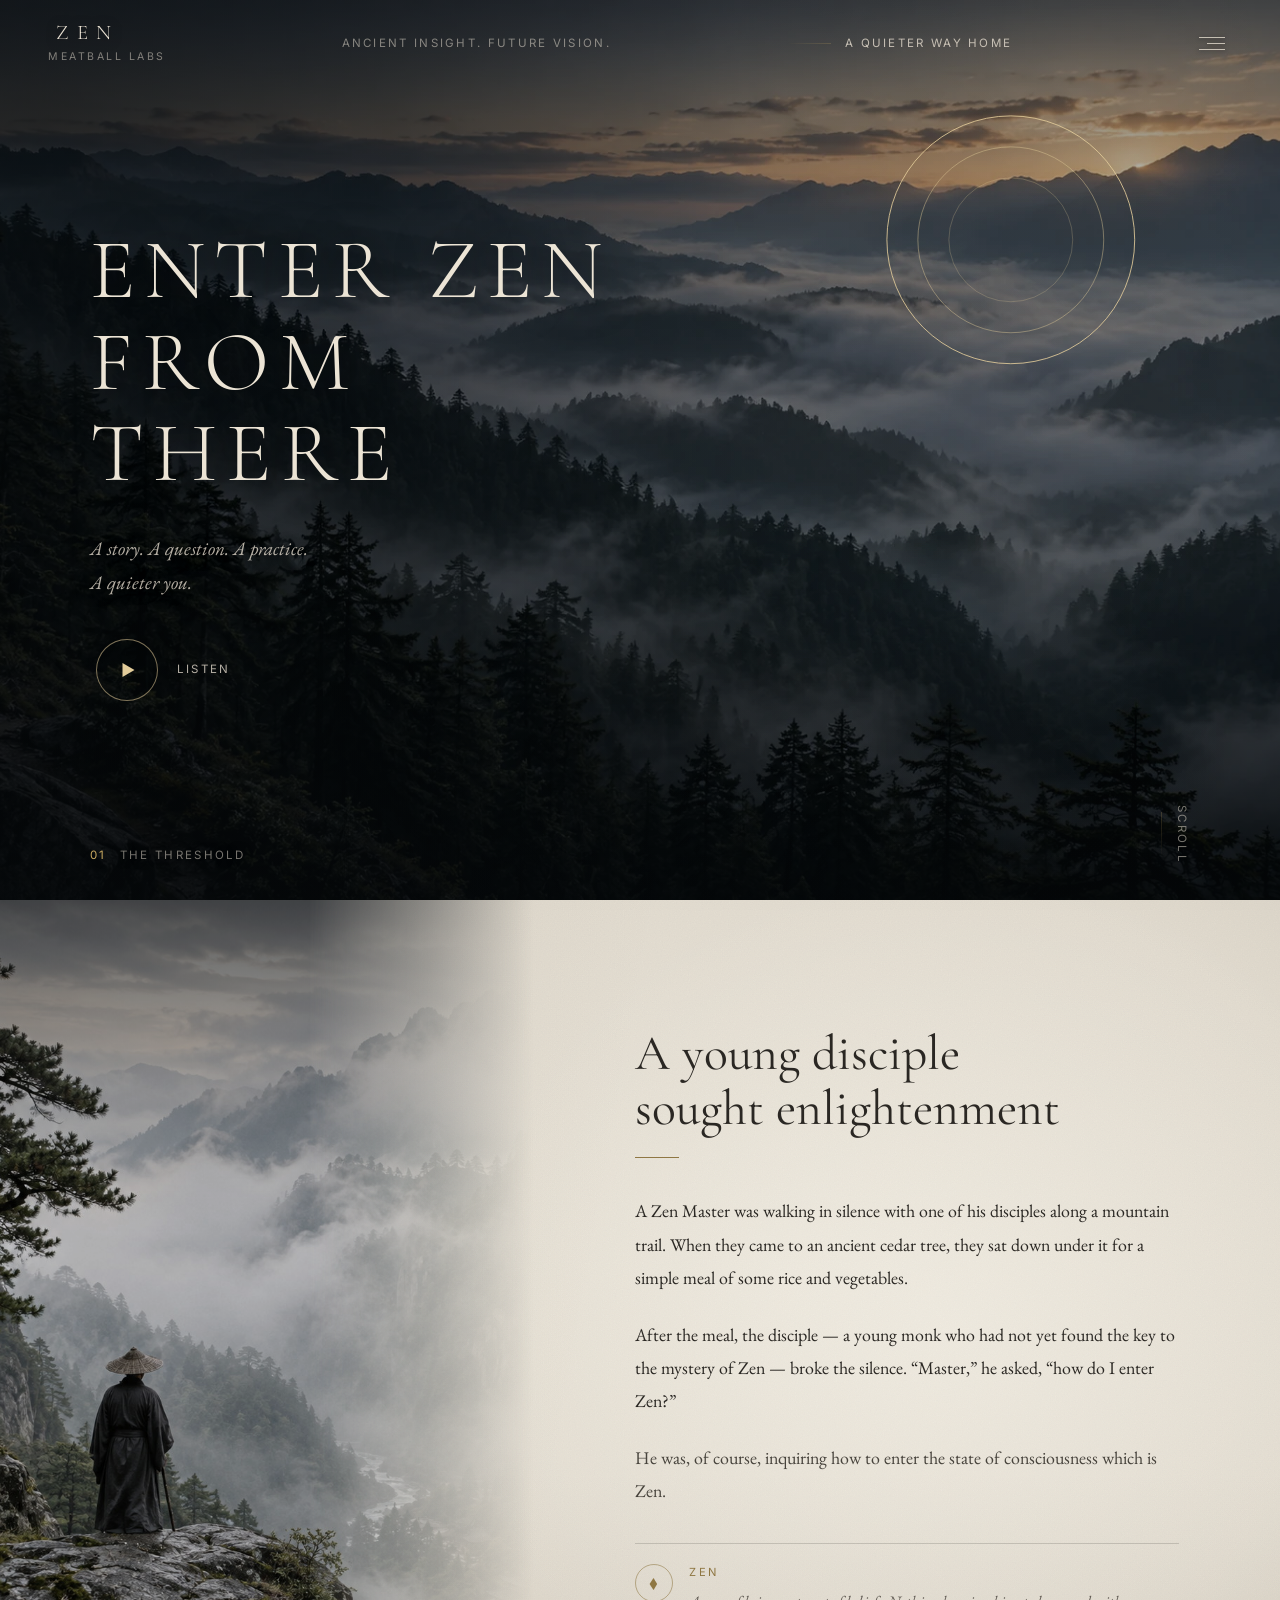
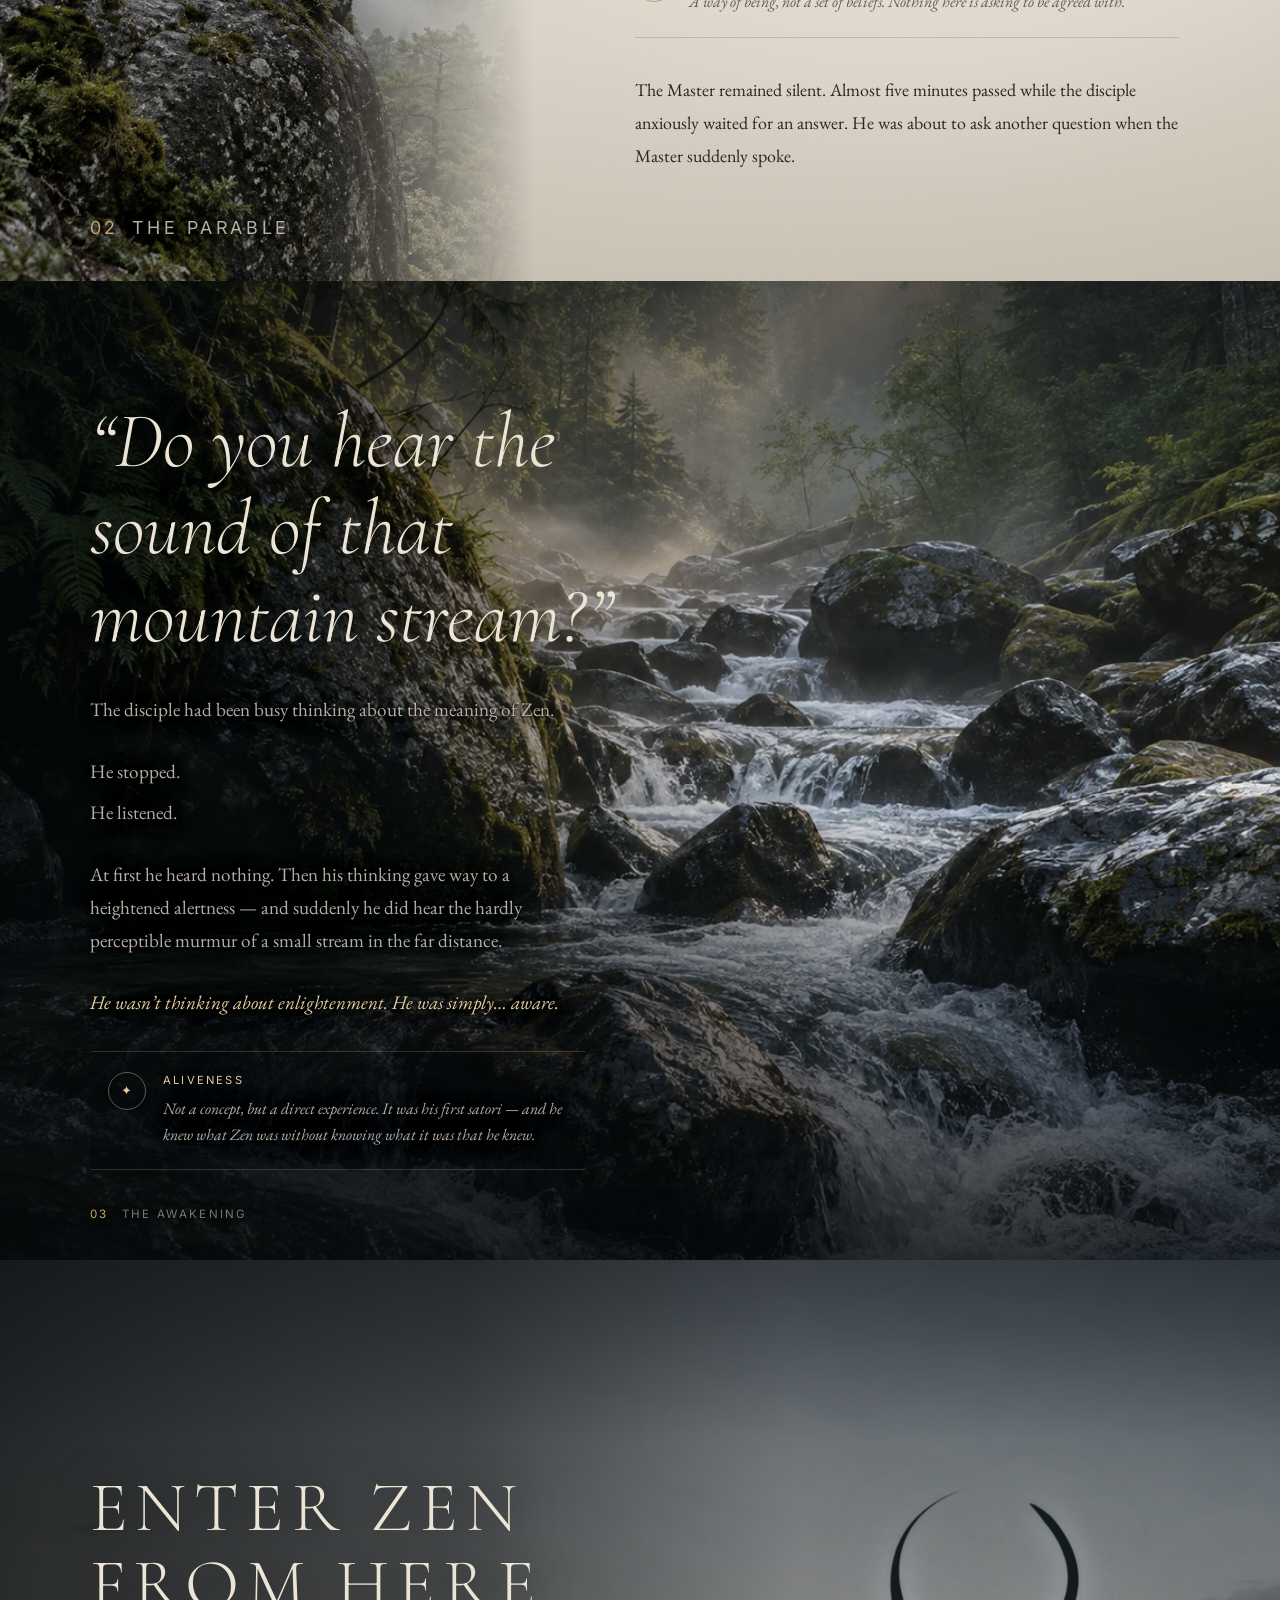
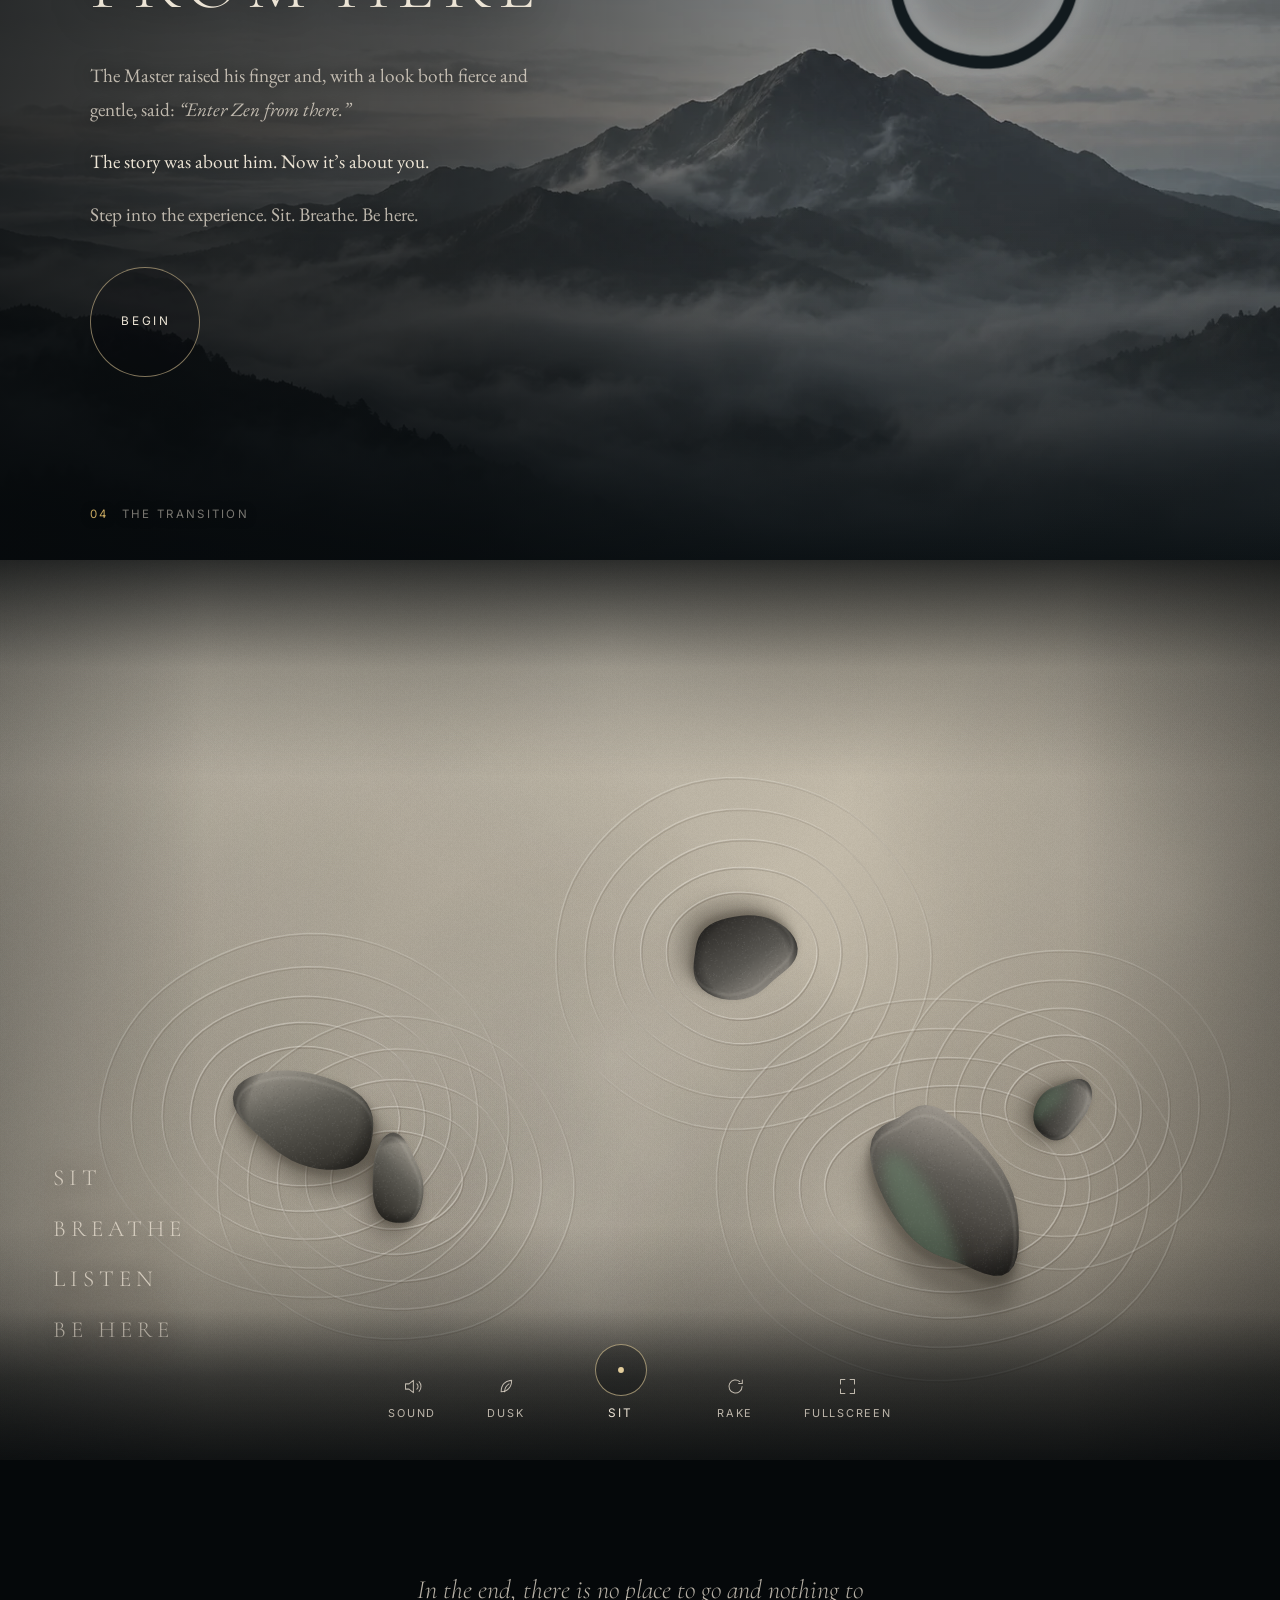
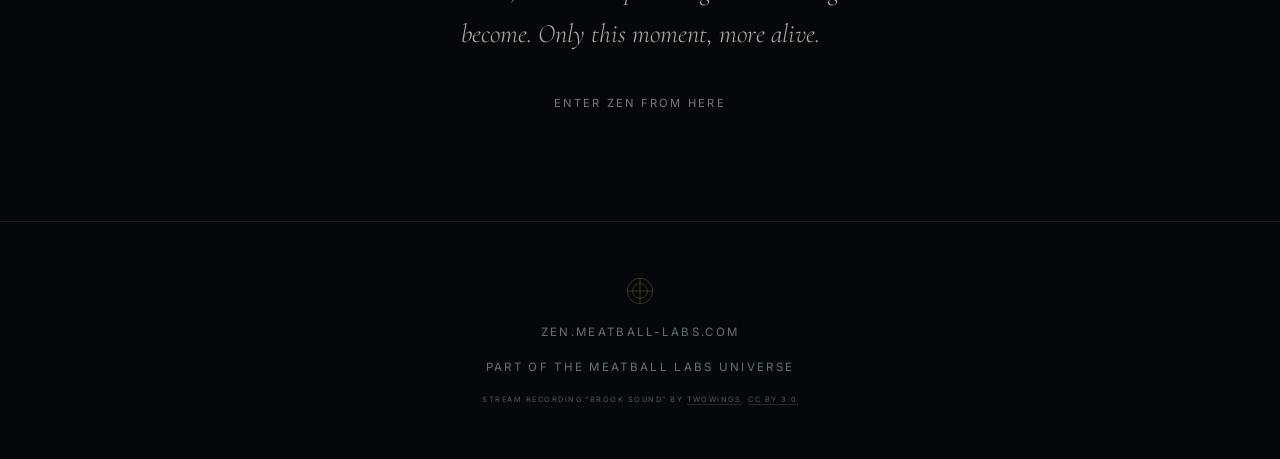
==== index.html @ 1ad218cd "Use a real recording for the stream; synthesis could not get there Three synthesis attempts all read" ====
<!doctype html>
<html lang="en">
<head>
<meta charset="utf-8">
<meta name="viewport" content="width=device-width, initial-scale=1, viewport-fit=cover">
<title>Zen · Enter Zen From There</title>
<meta name="description" content="A story, a question, a practice. A quieter room in the Meatball Labs universe.">
<meta name="theme-color" content="#05080a">
<link rel="icon" href="data:image/svg+xml,%3Csvg xmlns='http://www.w3.org/2000/svg' viewBox='0 0 32 32'%3E%3Ccircle cx='16' cy='16' r='11' fill='none' stroke='%23e3cd9b' stroke-width='1.6'/%3E%3C/svg%3E">

<meta property="og:title" content="Enter Zen From There">
<meta property="og:description" content="A story. A question. A practice. A quieter you.">
<meta property="og:type" content="website">
<meta property="og:url" content="https://zen.meatball-labs.com/">

<link rel="preconnect" href="https://fonts.googleapis.com">
<link rel="preconnect" href="https://fonts.gstatic.com" crossorigin>
<link rel="stylesheet" href="https://fonts.googleapis.com/css2?family=Cormorant+Garamond:wght@300;400&family=EB+Garamond:ital,wght@0,400;0,500;1,400&family=Inter:wght@300;400&display=swap">
<link rel="stylesheet" href="assets/css/zen.css?v=45">

<!-- Without JS nothing would ever get .is-in and the page would render
     blank. The story is the point; it must survive no scripting. -->
<noscript><style>
  .reveal { opacity: 1 !important; transform: none !important; }
  #awakening { --scene-sat: .96; --scene-light: 1; --scene-contrast: 1.02; }
  #awakening::before { transform: none !important; }
  .scroll-cue, .invitation, .rail, .sitting, .vow, .night, .playing { display: none !important; }
</style></noscript>
</head>
<body>

<!-- ============ masthead ============ -->
<header class="masthead">
  <a class="lockup" href="/" aria-label="Zen, Meatball Labs">
    <span class="name">ZEN</span>
    <span class="sub ui">Meatball Labs</span>
  </a>

  <p class="creed ui">Ancient insight. Future vision.</p>

  <a class="homeward ui" href="https://meatball-labs.com/">A quieter way home</a>

  <button class="door" type="button" aria-expanded="false" aria-controls="chamber"
          aria-label="Open the way">
    <span></span><span></span><span></span>
  </button>
</header>

<nav class="chamber" id="chamber" aria-label="The journey">
  <ol>
    <li><a href="#threshold"><span class="num ui">01</span><span class="act-name">The Threshold</span></a></li>
    <li><a href="#parable"><span class="num ui">02</span><span class="act-name">The Parable</span></a></li>
    <li><a href="#awakening"><span class="num ui">03</span><span class="act-name">The Awakening</span></a></li>
    <li><a href="#transition"><span class="num ui">04</span><span class="act-name">The Transition</span></a></li>
    <li><a href="#sanctuary"><span class="num ui">05</span><span class="act-name">The Sanctuary</span></a></li>
  </ol>
</nav>

<main>

<!-- ============ 01 · the threshold ============ -->
<section class="act" id="threshold" data-scene
         style="--scene-webp: url('/assets/images/scenes/threshold.webp'); --scene-jpg: url('/assets/images/scenes/threshold.jpg');
                --scene-pos: 80% 50%; --scene-pos-narrow: 84% 50%;">
  <div class="inner">
    <svg class="halo reveal" viewBox="0 0 200 200" aria-hidden="true">
      <circle cx="100" cy="100" r="88"/>
      <circle cx="100" cy="100" r="66"/>
      <circle cx="100" cy="100" r="44"/>
    </svg>

    <h1 class="hero-title reveal d1">Enter Zen<br>From There</h1>

    <p class="hero-creed reveal d2">A story. A question. A practice.<br>A quieter you.</p>

    <button class="invitation reveal d3" type="button" aria-pressed="false">
      <span class="orb">
        <svg class="glyph" viewBox="0 0 12 14" aria-hidden="true"><path d="M0 0l12 7-12 7z"/></svg>
        <span class="bars" aria-hidden="true"><i></i><i></i><i></i><i></i></span>
      </span>
      <span class="ui">Listen</span>
    </button>
  </div>

  <p class="act-mark ui"><span class="n">01</span><span class="t">The Threshold</span></p>
  <p class="scroll-cue ui"><span>Scroll</span><span class="line" aria-hidden="true"></span></p>
</section>

<!-- ============ 02 · the parable ============ -->
<section class="act" id="parable">
  <div class="parable-grid">
    <div class="plate reveal"
         style="--scene-webp: url('/assets/images/scenes/parable.webp'); --scene-jpg: url('/assets/images/scenes/parable.jpg');
                --plate-pos: 42% 50%;" aria-hidden="true"></div>

    <div class="parable-body">
      <h2 class="parable-title reveal">A young disciple<br>sought enlightenment</h2>

      <p class="reveal d1">A Zen Master was walking in silence with one of his disciples along a mountain trail. When they came to an ancient cedar tree, they sat down under it for a simple meal of some rice and vegetables.</p>

      <p class="reveal d1">After the meal, the disciple — a young monk who had not yet found the key to the mystery of Zen — broke the silence. &ldquo;Master,&rdquo; he asked, &ldquo;how do I enter Zen?&rdquo;</p>

      <p class="said reveal d2">He was, of course, inquiring how to enter the state of consciousness which is Zen.</p>

      <div class="gloss reveal d2">
        <span class="seal" aria-hidden="true">&#9670;</span>
        <span class="term">Zen</span>
        <p class="mean">A way of being, not a set of beliefs. Nothing here is asking to be agreed with.</p>
      </div>

      <p class="reveal d3">The Master remained silent. Almost five minutes passed while the disciple anxiously waited for an answer. He was about to ask another question when the Master suddenly spoke.</p>
    </div>
  </div>

  <p class="act-mark ui"><span class="n">02</span><span class="t">The Parable</span></p>
</section>

<!-- ============ 03 · the awakening ============ -->
<section class="act" id="awakening" data-scene data-wake
         style="--scene-webp: url('/assets/images/scenes/awakening.webp'); --scene-jpg: url('/assets/images/scenes/awakening.jpg');
                --scene-pos: 50% 34%; --scene-pos-narrow: 46% 50%;">
  <div class="inner">
    <h2 class="question reveal">&ldquo;Do you hear the sound of that mountain stream?&rdquo;</h2>

    <p class="beat reveal d1">
      <span>The disciple had been busy thinking about the meaning of Zen.</span>
      <span class="rest">He stopped.</span>
      <span>He listened.</span>
      <span class="rest">At first he heard nothing. Then his thinking gave way to a heightened alertness &mdash; and suddenly he did hear the hardly perceptible murmur of a small stream in the far distance.</span>
      <span class="rest aware">He wasn&rsquo;t thinking about enlightenment. He was simply&hellip; aware.</span>
    </p>

    <div class="gloss dark reveal d2">
      <span class="seal" aria-hidden="true">&#10022;</span>
      <span class="term">Aliveness</span>
      <p class="mean">Not a concept, but a direct experience. It was his first satori &mdash; and he knew what Zen was without knowing what it was that he knew.</p>
    </div>
  </div>

  <p class="act-mark ui"><span class="n">03</span><span class="t">The Awakening</span></p>
</section>

<!-- ============ 04 · the transition ============ -->
<section class="act" id="transition" data-scene
         style="--scene-webp: url('/assets/images/scenes/transition.webp'); --scene-jpg: url('/assets/images/scenes/transition.jpg');
                --scene-pos: 50% 60%; --scene-pos-narrow: 64% 50%;">
  <div class="inner">
    <svg class="enso reveal" viewBox="0 0 200 200" aria-hidden="true">
      <path class="bleed" d="M139.7 36.5L142.1 37.1L144.3 38.1L146.4 39.3L148.4 40.5L150.4 41.9L152.4 43.3L154.3 44.8L156.2 46.3L158.0 47.9L159.7 49.7L161.3 51.6L162.8 53.5L164.3 55.4L165.7 57.4L167.1 59.4L168.5 61.4L169.8 63.5L171.1 65.6L172.3 67.8L173.4 70.0L174.5 72.2L175.5 74.5L176.5 76.8L177.3 79.2L178.1 81.6L178.8 84.0L179.4 86.4L180.0 88.9L180.4 91.4L180.7 93.9L181.0 96.4L181.1 98.9L181.1 101.5L181.1 104.0L180.9 106.5L180.6 109.0L180.2 111.5L179.8 114.0L179.2 116.5L178.6 118.9L177.8 121.4L177.0 123.7L176.1 126.1L175.1 128.4L174.0 130.7L172.9 132.9L171.7 135.1L170.4 137.2L169.1 139.3L167.7 141.4L166.3 143.4L164.8 145.4L163.3 147.3L161.7 149.2L160.0 151.1L158.3 152.8L156.6 154.6L154.8 156.3L153.0 157.9L151.1 159.5L149.2 161.0L147.2 162.4L145.2 163.8L143.1 165.2L141.1 166.4L138.9 167.6L136.8 168.7L134.6 169.8L132.3 170.7L130.1 171.6L127.8 172.4L125.5 173.1L123.1 173.8L120.8 174.4L118.4 174.9L116.1 175.3L113.7 175.7L111.3 175.9L108.9 176.1L106.5 176.3L104.1 176.4L101.7 176.4L99.4 176.3L97.0 176.2L94.6 176.1L92.2 175.8L89.9 175.6L87.5 175.2L85.2 174.9L82.8 174.4L80.5 174.0L78.1 173.4L75.8 172.8L73.5 172.2L71.2 171.5L68.9 170.7L66.6 169.9L64.4 169.0L62.2 168.0L59.9 167.0L57.8 165.8L55.6 164.7L53.5 163.4L51.4 162.1L49.4 160.6L47.5 159.1L45.5 157.6L43.7 155.9L41.9 154.2L40.2 152.4L38.5 150.6L36.9 148.6L35.4 146.7L34.0 144.6L32.7 142.5L31.4 140.4L30.2 138.2L29.2 136.0L28.1 133.7L27.2 131.4L26.3 129.1L25.6 126.7L24.9 124.4L24.2 122.0L23.7 119.6L23.2 117.2L22.9 114.7L22.7 112.3L22.5 109.8L22.4 107.4L22.4 105.0L22.4 102.5L22.5 100.1L22.6 97.7L22.8 95.3L23.1 92.9L23.4 90.5L23.8 88.1L24.3 85.8L24.8 83.4L25.4 81.1L26.1 78.8L26.8 76.5L27.6 74.2L28.5 72.0L29.5 69.8L30.5 67.6L31.6 65.5L32.8 63.4L34.0 61.4L35.3 59.4L36.7 57.4L38.1 55.5L39.6 53.7L41.1 51.8L42.7 50.1L44.4 48.4L46.0 46.7L47.8 45.1L49.6 43.5L51.4 42.0L53.2 40.6L55.1 39.2L57.1 37.8L59.0 36.5L61.0 35.2L63.0 34.0L65.1 32.9L67.2 31.7L69.3 30.7L71.4 29.7L73.6 28.7L75.8 27.9L78.1 27.0L80.3 26.3L82.6 25.6L84.9 25.0L87.2 24.4L89.6 24.0L92.0 23.6L92.0 23.6L89.6 24.0L87.3 24.5L84.9 25.0L82.6 25.7L80.4 26.4L78.1 27.2L75.9 28.1L73.7 29.1L71.6 30.1L69.5 31.1L67.4 32.3L65.4 33.4L63.4 34.7L61.4 35.9L59.5 37.3L57.7 38.7L55.8 40.1L54.0 41.6L52.3 43.1L50.6 44.7L48.9 46.3L47.3 48.0L45.8 49.7L44.3 51.5L42.9 53.3L41.5 55.1L40.2 57.0L39.0 59.0L37.8 61.0L36.8 63.0L35.7 65.0L34.8 67.1L34.0 69.2L33.2 71.4L32.5 73.6L31.9 75.7L31.3 77.9L30.8 80.1L30.5 82.4L30.1 84.6L29.9 86.8L29.7 89.0L29.6 91.3L29.6 93.5L29.6 95.7L29.7 97.9L29.8 100.1L30.0 102.3L30.3 104.5L30.6 106.6L31.0 108.8L31.5 110.9L31.9 113.0L32.5 115.1L33.0 117.2L33.5 119.3L34.1 121.4L34.8 123.4L35.5 125.5L36.3 127.5L37.1 129.5L38.1 131.4L39.0 133.4L40.1 135.3L41.2 137.1L42.4 138.9L43.7 140.7L45.1 142.4L46.5 144.0L47.9 145.6L49.5 147.1L51.1 148.6L52.7 150.0L54.4 151.3L56.2 152.6L57.9 153.8L59.8 154.9L61.6 155.9L63.5 156.9L65.4 157.8L67.3 158.7L69.3 159.5L71.3 160.2L73.2 160.9L75.2 161.5L77.2 162.1L79.2 162.6L81.2 163.1L83.2 163.5L85.2 163.9L87.3 164.2L89.3 164.6L91.3 164.8L93.3 165.0L95.4 165.2L97.4 165.4L99.5 165.5L101.5 165.5L103.5 165.5L105.6 165.5L107.7 165.4L109.7 165.2L111.8 165.0L113.8 164.7L115.9 164.4L117.9 164.0L119.9 163.5L121.9 163.0L123.9 162.4L125.9 161.7L127.9 161.0L129.8 160.2L131.7 159.3L133.6 158.4L135.5 157.4L137.3 156.3L139.1 155.2L140.9 154.0L142.6 152.8L144.3 151.5L145.9 150.2L147.6 148.8L149.1 147.4L150.7 145.9L152.2 144.4L153.7 142.8L155.1 141.2L156.5 139.6L157.8 137.9L159.2 136.2L160.4 134.4L161.6 132.6L162.8 130.7L163.9 128.8L165.0 126.9L166.0 124.9L166.9 122.9L167.8 120.9L168.6 118.8L169.3 116.7L169.9 114.6L170.5 112.4L171.0 110.2L171.4 108.0L171.7 105.8L171.9 103.5L172.0 101.3L172.1 99.0L172.0 96.8L171.9 94.6L171.6 92.3L171.3 90.1L170.9 87.9L170.4 85.7L169.8 83.5L169.1 81.4L168.4 79.3L167.6 77.2L166.8 75.1L165.8 73.1L164.9 71.1L163.8 69.1L162.8 67.2L161.6 65.3L160.5 63.4L159.3 61.6L158.0 59.8L156.7 58.0L155.4 56.2L154.0 54.5L152.6 52.8L151.3 51.0L150.0 49.2L148.6 47.4L147.2 45.6L145.7 43.8L144.2 42.1L142.7 40.3L141.1 38.6L139.7 36.5Z"/>
      <path class="stroke" d="M139.7 36.5L142.1 37.1L144.3 38.1L146.4 39.3L148.4 40.5L150.4 41.9L152.4 43.3L154.3 44.8L156.2 46.3L158.0 47.9L159.7 49.7L161.3 51.6L162.8 53.5L164.3 55.4L165.7 57.4L167.1 59.4L168.5 61.4L169.8 63.5L171.1 65.6L172.3 67.8L173.4 70.0L174.5 72.2L175.5 74.5L176.5 76.8L177.3 79.2L178.1 81.6L178.8 84.0L179.4 86.4L180.0 88.9L180.4 91.4L180.7 93.9L181.0 96.4L181.1 98.9L181.1 101.5L181.1 104.0L180.9 106.5L180.6 109.0L180.2 111.5L179.8 114.0L179.2 116.5L178.6 118.9L177.8 121.4L177.0 123.7L176.1 126.1L175.1 128.4L174.0 130.7L172.9 132.9L171.7 135.1L170.4 137.2L169.1 139.3L167.7 141.4L166.3 143.4L164.8 145.4L163.3 147.3L161.7 149.2L160.0 151.1L158.3 152.8L156.6 154.6L154.8 156.3L153.0 157.9L151.1 159.5L149.2 161.0L147.2 162.4L145.2 163.8L143.1 165.2L141.1 166.4L138.9 167.6L136.8 168.7L134.6 169.8L132.3 170.7L130.1 171.6L127.8 172.4L125.5 173.1L123.1 173.8L120.8 174.4L118.4 174.9L116.1 175.3L113.7 175.7L111.3 175.9L108.9 176.1L106.5 176.3L104.1 176.4L101.7 176.4L99.4 176.3L97.0 176.2L94.6 176.1L92.2 175.8L89.9 175.6L87.5 175.2L85.2 174.9L82.8 174.4L80.5 174.0L78.1 173.4L75.8 172.8L73.5 172.2L71.2 171.5L68.9 170.7L66.6 169.9L64.4 169.0L62.2 168.0L59.9 167.0L57.8 165.8L55.6 164.7L53.5 163.4L51.4 162.1L49.4 160.6L47.5 159.1L45.5 157.6L43.7 155.9L41.9 154.2L40.2 152.4L38.5 150.6L36.9 148.6L35.4 146.7L34.0 144.6L32.7 142.5L31.4 140.4L30.2 138.2L29.2 136.0L28.1 133.7L27.2 131.4L26.3 129.1L25.6 126.7L24.9 124.4L24.2 122.0L23.7 119.6L23.2 117.2L22.9 114.7L22.7 112.3L22.5 109.8L22.4 107.4L22.4 105.0L22.4 102.5L22.5 100.1L22.6 97.7L22.8 95.3L23.1 92.9L23.4 90.5L23.8 88.1L24.3 85.8L24.8 83.4L25.4 81.1L26.1 78.8L26.8 76.5L27.6 74.2L28.5 72.0L29.5 69.8L30.5 67.6L31.6 65.5L32.8 63.4L34.0 61.4L35.3 59.4L36.7 57.4L38.1 55.5L39.6 53.7L41.1 51.8L42.7 50.1L44.4 48.4L46.0 46.7L47.8 45.1L49.6 43.5L51.4 42.0L53.2 40.6L55.1 39.2L57.1 37.8L59.0 36.5L61.0 35.2L63.0 34.0L65.1 32.9L67.2 31.7L69.3 30.7L71.4 29.7L73.6 28.7L75.8 27.9L78.1 27.0L80.3 26.3L82.6 25.6L84.9 25.0L87.2 24.4L89.6 24.0L92.0 23.6L92.0 23.6L89.6 24.0L87.3 24.5L84.9 25.0L82.6 25.7L80.4 26.4L78.1 27.2L75.9 28.1L73.7 29.1L71.6 30.1L69.5 31.1L67.4 32.3L65.4 33.4L63.4 34.7L61.4 35.9L59.5 37.3L57.7 38.7L55.8 40.1L54.0 41.6L52.3 43.1L50.6 44.7L48.9 46.3L47.3 48.0L45.8 49.7L44.3 51.5L42.9 53.3L41.5 55.1L40.2 57.0L39.0 59.0L37.8 61.0L36.8 63.0L35.7 65.0L34.8 67.1L34.0 69.2L33.2 71.4L32.5 73.6L31.9 75.7L31.3 77.9L30.8 80.1L30.5 82.4L30.1 84.6L29.9 86.8L29.7 89.0L29.6 91.3L29.6 93.5L29.6 95.7L29.7 97.9L29.8 100.1L30.0 102.3L30.3 104.5L30.6 106.6L31.0 108.8L31.5 110.9L31.9 113.0L32.5 115.1L33.0 117.2L33.5 119.3L34.1 121.4L34.8 123.4L35.5 125.5L36.3 127.5L37.1 129.5L38.1 131.4L39.0 133.4L40.1 135.3L41.2 137.1L42.4 138.9L43.7 140.7L45.1 142.4L46.5 144.0L47.9 145.6L49.5 147.1L51.1 148.6L52.7 150.0L54.4 151.3L56.2 152.6L57.9 153.8L59.8 154.9L61.6 155.9L63.5 156.9L65.4 157.8L67.3 158.7L69.3 159.5L71.3 160.2L73.2 160.9L75.2 161.5L77.2 162.1L79.2 162.6L81.2 163.1L83.2 163.5L85.2 163.9L87.3 164.2L89.3 164.6L91.3 164.8L93.3 165.0L95.4 165.2L97.4 165.4L99.5 165.5L101.5 165.5L103.5 165.5L105.6 165.5L107.7 165.4L109.7 165.2L111.8 165.0L113.8 164.7L115.9 164.4L117.9 164.0L119.9 163.5L121.9 163.0L123.9 162.4L125.9 161.7L127.9 161.0L129.8 160.2L131.7 159.3L133.6 158.4L135.5 157.4L137.3 156.3L139.1 155.2L140.9 154.0L142.6 152.8L144.3 151.5L145.9 150.2L147.6 148.8L149.1 147.4L150.7 145.9L152.2 144.4L153.7 142.8L155.1 141.2L156.5 139.6L157.8 137.9L159.2 136.2L160.4 134.4L161.6 132.6L162.8 130.7L163.9 128.8L165.0 126.9L166.0 124.9L166.9 122.9L167.8 120.9L168.6 118.8L169.3 116.7L169.9 114.6L170.5 112.4L171.0 110.2L171.4 108.0L171.7 105.8L171.9 103.5L172.0 101.3L172.1 99.0L172.0 96.8L171.9 94.6L171.6 92.3L171.3 90.1L170.9 87.9L170.4 85.7L169.8 83.5L169.1 81.4L168.4 79.3L167.6 77.2L166.8 75.1L165.8 73.1L164.9 71.1L163.8 69.1L162.8 67.2L161.6 65.3L160.5 63.4L159.3 61.6L158.0 59.8L156.7 58.0L155.4 56.2L154.0 54.5L152.6 52.8L151.3 51.0L150.0 49.2L148.6 47.4L147.2 45.6L145.7 43.8L144.2 42.1L142.7 40.3L141.1 38.6L139.7 36.5Z"/>
    </svg>

    <h2 class="turn-title reveal d1">Enter Zen<br>From Here</h2>

    <p class="turn-body reveal d2">
      <span>The Master raised his finger and, with a look both fierce and gentle, said: <em>&ldquo;Enter Zen from there.&rdquo;</em></span>
      <span class="now">The story was about him. Now it&rsquo;s about you.</span>
      <span>Step into the experience. Sit. Breathe. Be here.</span>
    </p>

    <button class="begin reveal d3" type="button">Begin</button>
  </div>

  <p class="act-mark ui"><span class="n">04</span><span class="t">The Transition</span></p>
</section>

<!-- ============ 05 · the sanctuary ============ -->
<section class="act" id="sanctuary">
  <div class="garden-stage">
    <canvas id="garden" aria-label="A dry garden. Drag the sand to rake it; drag the stones to move them."
            role="img"></canvas>

    <!-- the night: a cosmos that replaces the garden when the visitor
         chooses dusk. The plate is preloaded ahead of time, as the
         visitor approaches, so the click itself never waits on it. -->
    <div class="night" aria-hidden="true">
      <div class="night-veil"></div>
      <div class="night-stars"></div>
      <div class="night-plate"
           data-webp="/assets/images/scenes/night.webp" data-jpg="/assets/images/scenes/night.jpg"
           style="--scene-pos: 60% 40%; --scene-pos-narrow: 38% 30%;"></div>
      <div class="night-nebula"></div>
      <div class="night-haze"></div>
      <!-- the tide: driven by the recording's own audio, not a timer -->
      <canvas class="night-tide"></canvas>
      <p class="night-cue" aria-hidden="true"></p>
    </div>

    <p class="vow" aria-hidden="true">
      <span>Sit</span><span>Breathe</span><span>Listen</span><span>Be here</span>
    </p>

    <!-- Episode 1 — the spoken meditation, with the little it needs -->
    <div class="playing" role="region" aria-label="Now playing" hidden>
      <p class="episode ui">Episode 1</p>
      <p class="track">Kill the Noise</p>
      <div class="progress" role="progressbar" aria-label="Meditation progress"
           aria-valuemin="0" aria-valuemax="100" aria-valuenow="0"><span class="fill"></span></div>
      <div class="row">
        <p class="time ui"><span class="elapsed">0:00</span><span class="sep" aria-hidden="true"> / </span><span class="total">5:36</span></p>
        <button class="pause" type="button">
          <svg class="ico" viewBox="0 0 12 12" aria-hidden="true">
            <path class="p" d="M2.5 1.5h2.2v9H2.5zM7.3 1.5h2.2v9H7.3z"/>
            <path class="r" d="M2.5 1.2l8 4.8-8 4.8z"/>
          </svg>
          <span class="lbl">Pause</span>
        </button>
        <button class="replay" type="button" hidden>
          <svg class="ico" viewBox="0 0 12 12" aria-hidden="true"><path class="r" d="M2.5 1.2l8 4.8-8 4.8z"/></svg>
          <span class="lbl">Play again</span>
        </button>
        <label class="voice">
          <span class="sr">Voice volume</span>
          <input type="range" min="0" max="1" step="0.05" value="0.9">
        </label>
      </div>
      <p class="note ui" aria-live="polite"></p>
    </div>
    <audio id="ktn" preload="none" src="assets/audio/KTN.mp3"></audio>

    <!-- the sitting -->
    <div class="sitting" role="dialog" aria-label="Meditation timer" aria-modal="false">
      <div class="panel">
        <div class="dial">
          <svg viewBox="0 0 100 100" aria-hidden="true">
            <circle class="track" cx="50" cy="50" r="46"/>
            <circle class="arc"   cx="50" cy="50" r="46"/>
          </svg>
          <span class="count" role="timer" aria-live="off">10:00</span>
        </div>

        <div class="spans" role="group" aria-label="Length">
          <button type="button" data-minutes="5"  aria-pressed="false">5</button>
          <button type="button" data-minutes="10" aria-pressed="true">10</button>
          <button type="button" data-minutes="15" aria-pressed="false">15</button>
        </div>

        <button class="sit-go" type="button">Begin</button>
        <p class="reflection"></p>
        <button class="sit-close ui" type="button">Return to the garden</button>
      </div>
    </div>
  </div>

  <!-- the rail: Sit in the middle, the reason the room exists -->
  <nav class="rail" aria-label="Sanctuary">
    <button type="button" data-control="sound" aria-pressed="false">
      <svg class="icon" viewBox="0 0 24 24" aria-hidden="true">
        <path d="M4 9v6h4l5 4V5L8 9H4z" stroke-linejoin="round"/>
        <path d="M17 9a4 4 0 010 6M19.5 6.5a8 8 0 010 11" stroke-linecap="round"/>
      </svg>
      <span class="lbl">Sound</span>
    </button>

    <!-- Dusk begins the night meditation; the same control, reading Dawn, ends it -->
    <button type="button" data-control="atmosphere" aria-pressed="false">
      <svg class="icon" viewBox="0 0 24 24" aria-hidden="true">
        <path d="M19 5c0 8-5 13-12 13 0-8 5-13 12-13z" stroke-linejoin="round"/>
        <path d="M11 18c0-4 2-7 5-9" stroke-linecap="round"/>
      </svg>
      <span class="lbl">Dusk</span>
      <span class="sr hint">, begin the night meditation</span>
    </button>

    <button class="primary" type="button" data-control="sit" aria-pressed="false">
      <svg class="icon" viewBox="0 0 24 24" aria-hidden="true">
        <circle cx="12" cy="12" r="3.2" stroke="none"/>
      </svg>
      <span class="lbl">Sit</span>
    </button>

    <button type="button" data-control="reset">
      <svg class="icon" viewBox="0 0 24 24" aria-hidden="true">
        <path d="M19.5 12a7.5 7.5 0 11-2.6-5.7" stroke-linecap="round"/>
        <path d="M19.8 4.5v4.2h-4.2" stroke-linecap="round" stroke-linejoin="round"/>
      </svg>
      <span class="lbl">Rake</span>
    </button>

    <button type="button" data-control="fullscreen" aria-pressed="false">
      <svg class="icon" viewBox="0 0 24 24" aria-hidden="true">
        <path d="M4 9V4h5M20 9V4h-5M4 15v5h5M20 15v5h-5"
              stroke-linecap="round" stroke-linejoin="round"/>
      </svg>
      <span class="lbl">Fullscreen</span>
    </button>
  </nav>
</section>

<!-- ============ the close ============ -->
<section class="close-act">
  <p class="word reveal">In the end, there is no place to go and nothing to become. Only this moment, more alive.</p>
  <p class="attrib reveal d1">Enter Zen from here</p>
</section>

</main>

<footer class="colophon">
  <svg class="seal-mark" viewBox="0 0 40 40" aria-hidden="true">
    <circle cx="20" cy="20" r="17"/>
    <circle cx="20" cy="20" r="10"/>
    <path d="M20 3v34M3 20h34"/>
  </svg>
  <p class="ui"><a href="https://zen.meatball-labs.com/">zen.meatball-labs.com</a></p>
  <p class="ui"><a href="https://meatball-labs.com/">Part of the Meatball Labs universe</a></p>
  <p class="credit ui">Stream recording &ldquo;Brook sound&rdquo; by
    <a href="https://commons.wikimedia.org/wiki/User:TwoWings">TwoWings</a>,
    <a href="https://creativecommons.org/licenses/by/3.0/">CC&nbsp;BY&nbsp;3.0</a></p>
</footer>

<script type="module" src="assets/js/zen.js?v=45"></script>
</body>
</html>
---- assets/css/zen.css ----
/* =============================================================
   ZEN · meatball labs
   A quieter room in the Meatball Labs universe.

   The interface recedes. The story leads. Nothing here should
   ask for attention before the visitor has had a chance to slow
   down. Mobile-first; the desktop layer composes the copy against
   the photograph instead of stacking it in the middle.
   ============================================================= */

/* ---------- 1. tokens ---------- */

:root {
  color-scheme: dark;

  /* ink — the dark half of the world */
  --void:        #05080a;
  --ink-deep:    #0a1013;
  --ink:         #111a1e;
  --ink-raised:  #162126;
  --stone:       #29373c;

  /* light — the warm half */
  --mist:        #8a9a9c;
  --mist-dim:    #637375;
  --ivory:       #ece4d5;
  --ivory-dim:   rgba(236, 228, 213, .76);
  --ivory-faint: rgba(236, 228, 213, .5);

  /* washi — the parable lightens into this. Grey-ivory, not cream:
     it has to hold the fog in the monk's photograph, not fight it. */
  --paper:       #e3ddd1;
  --paper-warm:  #ebe6db;
  --paper-deep:  #cfc8ba;
  --paper-ink:   #2a2723;
  --paper-mute:  #625c55;
  --paper-line:  rgba(42, 39, 35, .18);
  --paper-gold:  #8f7743;

  /* accents — used sparingly, never as decoration */
  --gold:        #c9a961;
  --gold-soft:   #e3cd9b;
  --gold-faint:  rgba(201, 169, 97, .22);
  --moss:        #6d8a71;

  /* type */
  --display: "Cormorant Garamond", Georgia, "Times New Roman", serif;
  --read:    "EB Garamond", Georgia, "Times New Roman", serif;
  --ui:      Inter, ui-sans-serif, system-ui, -apple-system, "Segoe UI", sans-serif;

  /* the single rhythm everything is measured against */
  --gutter:  clamp(1.35rem, 5vw, 3rem);
  --edge:    var(--gutter);              /* desktop widens this */
  --measure: 34rem;

  /* motion — slow on purpose */
  --ease: cubic-bezier(.22, .61, .36, 1);
  --slow: 1.1s;
}

/* ---------- 2. reset ---------- */

* { box-sizing: border-box; }

html {
  background: var(--void);
  scroll-behavior: smooth;
  -webkit-text-size-adjust: 100%;
}

body {
  margin: 0;
  min-width: 320px;
  background: var(--void);
  color: var(--ivory);
  font-family: var(--read);
  font-size: 1rem;
  line-height: 1.85;
  overflow-x: hidden;
  -webkit-font-smoothing: antialiased;
}

a { color: inherit; text-decoration: none; }
img, svg, canvas { display: block; max-width: 100%; }
button { font: inherit; color: inherit; background: none; border: 0; cursor: pointer; }
:focus-visible { outline: 1px solid var(--gold); outline-offset: 4px; }

/* the only sans in the building: labels, never prose.
   Nothing that means something renders under 11px. */
.ui {
  font-family: var(--ui);
  font-size: .72rem;
  font-weight: 400;
  letter-spacing: .2em;
  text-transform: uppercase;
  line-height: 1.5;
}

.sr {
  position: absolute; width: 1px; height: 1px;
  padding: 0; margin: -1px; overflow: hidden;
  clip-path: inset(50%); white-space: nowrap;
}

/* ---------- 3. the reveal ---------- */

.reveal {
  opacity: 0;
  transform: translateY(20px);
  transition: opacity var(--slow) var(--ease), transform var(--slow) var(--ease);
}
.reveal.is-in { opacity: 1; transform: none; }
.reveal.d1 { transition-delay: .14s; }
.reveal.d2 { transition-delay: .28s; }
.reveal.d3 { transition-delay: .42s; }
.reveal.d4 { transition-delay: .58s; }

/* ---------- 4. the masthead ---------- */

.masthead {
  position: fixed; inset: 0 0 auto 0; z-index: 60;
  display: flex; align-items: center; justify-content: space-between;
  gap: 1rem;
  padding: clamp(.9rem, 2.4vh, 1.6rem) var(--gutter);
  pointer-events: none;
  transition: opacity .6s var(--ease);
}
.masthead > * { pointer-events: auto; }
.masthead.is-hidden { opacity: 0; pointer-events: none; }

/* over the parable the world lightens, and so must the masthead */
.masthead.on-light .lockup .name,
.masthead.on-light .homeward { color: var(--paper-ink); }
.masthead.on-light .lockup .sub,
.masthead.on-light .creed { color: var(--paper-mute); }
.masthead.on-light .door span { background: rgba(42, 39, 35, .7); filter: none; }
.masthead.on-light .homeward::before {
  background: linear-gradient(90deg, transparent, rgba(143, 119, 67, .5));
}
.masthead .lockup .name, .masthead .lockup .sub,
.masthead .creed, .masthead .homeward { transition: color .5s var(--ease); }

/* once the visitor is past the threshold the masthead steps back.
   The door stays; everything else fades so it never sits on the story. */
.masthead .lockup, .masthead .creed, .masthead .homeward {
  transition: opacity .6s var(--ease), color .5s var(--ease), visibility .6s;
}
.masthead.is-deep .lockup,
.masthead.is-deep .creed,
.masthead.is-deep .homeward { opacity: 0; visibility: hidden; }
/* with the way open, the name comes back */
.masthead:has(.door[aria-expanded="true"]) .lockup { opacity: 1; visibility: visible; }

/* On a phone the door would otherwise cross the prose as it scrolls
   underneath. Once the visitor is reading it steps aside on the way
   down and returns on the way up; when it is present it carries a
   soft pool of the act's own dark, no edge, so the lines never sit
   directly on type. Keyboard focus and the open menu always show it. */
.door { transition: opacity .4s var(--ease), transform .4s var(--ease); }
@media (max-width: 899px) {
  .masthead.is-reading .door:not(:focus-visible):not([aria-expanded="true"]) {
    opacity: 0; transform: translateY(-8px); pointer-events: none;
  }
  .door::before {
    content: ""; position: absolute; inset: -22px -18px -22px -22px; z-index: -1;
    border-radius: 50%;
    background: radial-gradient(closest-side, rgba(5, 8, 10, .58), rgba(5, 8, 10, .3) 55%, transparent);
    opacity: 0; transition: opacity .5s var(--ease);
  }
  .door { position: relative; }
  .masthead.is-deep .door::before { opacity: 1; }
  .masthead.is-deep.on-light .door::before {
    background: radial-gradient(closest-side, rgba(227, 221, 209, .92), rgba(227, 221, 209, .55) 55%, transparent);
  }
}

.lockup { display: grid; gap: .32rem; }
.lockup .name {
  font-family: var(--display); font-weight: 300;
  font-size: clamp(1.1rem, 2vw, 1.3rem);
  letter-spacing: .4em; line-height: 1;
  color: var(--ivory); text-indent: .4em;
  text-shadow: 0 1px 12px rgba(5, 8, 10, .6);
}
.lockup .sub { color: var(--ivory-faint); font-size: .66rem; letter-spacing: .24em; }

.creed { display: none; color: var(--ivory-faint); }

.homeward {
  display: none; align-items: center; gap: .9rem;
  color: var(--ivory-dim);
}
.homeward::before {
  content: ""; width: 44px; height: 1px;
  background: linear-gradient(90deg, transparent, var(--gold-faint));
}
.homeward:hover { color: var(--gold-soft); }

/* the door — one control, closed by default */
.door {
  display: grid; gap: 5px; padding: .75rem .45rem;
  justify-items: end;
  min-width: 44px; min-height: 44px; align-content: center;
}
.door span {
  display: block; width: 26px; height: 1px; background: var(--ivory-dim);
  filter: drop-shadow(0 1px 2px rgba(5, 8, 10, .7));
  transition: transform .45s var(--ease), opacity .3s var(--ease),
              width .45s var(--ease), background .5s var(--ease);
}
.door span:nth-child(2) { width: 18px; }
.door[aria-expanded="true"] span:nth-child(1) { transform: translateY(6px) rotate(45deg); width: 26px; }
.door[aria-expanded="true"] span:nth-child(2) { opacity: 0; }
.door[aria-expanded="true"] span:nth-child(3) { transform: translateY(-6px) rotate(-45deg); width: 26px; }

/* the room behind the door */
.chamber {
  position: fixed; inset: 0; z-index: 55;
  display: grid; place-items: center;
  background: rgba(5, 8, 10, .93);
  opacity: 0; visibility: hidden;
  transition: opacity .6s var(--ease), visibility .6s;
}
/* The blur is attached to the open state on purpose. A hidden
   full-viewport backdrop-filter still costs the compositor every
   frame — two of them stacked here were enough to stall paint. */
.chamber.is-open { opacity: 1; visibility: visible; backdrop-filter: blur(22px); }
.chamber ol {
  list-style: none; margin: 0; padding: 0;
  display: grid; gap: clamp(1.1rem, 3.4vh, 2rem); text-align: center;
}
.chamber a {
  display: grid; gap: .5rem; justify-items: center;
  color: var(--ivory-dim); transition: color .4s var(--ease);
}
.chamber a:hover, .chamber a:focus-visible { color: var(--gold-soft); }
.chamber .num { color: var(--gold); font-size: .68rem; letter-spacing: .24em; }
.chamber .act-name {
  font-family: var(--display); font-weight: 300;
  font-size: clamp(1.5rem, 5vw, 2.1rem);
  letter-spacing: .12em; line-height: 1; text-indent: .12em;
}

/* ---------- 5. an act ---------- */

.act {
  position: relative;
  display: grid;
  padding: clamp(5.5rem, 13vh, 8rem) var(--edge) clamp(4rem, 10vh, 6rem);
}
#threshold, #sanctuary { min-height: 100svh; }

/* every dark act carries its own weather.
   Grading is per scene — a blanket filter crushed the mist out of
   all four. Each one is tuned to keep type legible where the type
   actually sits, and no darker anywhere else. */
.act[data-scene] { overflow: hidden; }
.act[data-scene]::before {
  content: ""; position: absolute; z-index: 0; inset: 0;
  background-image: var(--scene-jpg);
  background-size: cover;
  background-position: var(--scene-pos, center);
  filter: saturate(var(--scene-sat, .82)) brightness(var(--scene-light, .74)) contrast(var(--scene-contrast, 1.04));
}
.act[data-scene]::after {
  content: ""; position: absolute; z-index: 1; inset: 0;
  background: var(--scrim);
}
.act > * { position: relative; z-index: 2; }

/* on a phone the frame is portrait: a different slice of each picture */
.act[data-scene]::before { background-position: var(--scene-pos-narrow, var(--scene-pos, center)); }

/* Every scene ships twice. The JPEG is the floor; a browser that can
   negotiate formats takes the WebP at roughly half the weight. An
   unsupported image-set() would invalidate the whole declaration and
   leave the act black, hence the guard. */
@supports (background-image: image-set(url("a.webp") type("image/webp"))) {
  .act[data-scene]::before, .plate, .night-plate {
    background-image: image-set(var(--scene-webp) type("image/webp"), var(--scene-jpg) type("image/jpeg"));
  }
}

.act-mark {
  position: absolute; z-index: 3;
  left: var(--edge); bottom: clamp(1.4rem, 4vh, 2.4rem);
  margin: 0;
  display: flex; align-items: baseline; gap: .85rem;
  color: var(--ivory-faint);
  text-shadow: 0 1px 10px rgba(5, 8, 10, .8);
}
.act-mark .n { color: var(--gold); }

/* ---------- 6. 01 · the threshold ---------- */

#threshold {
  --scene-sat: .86; --scene-light: .8; --scene-contrast: 1.03;
  --scrim:
    radial-gradient(ellipse 70% 52% at 50% 56%, rgba(5, 8, 10, .5), transparent 74%),
    linear-gradient(180deg, rgba(5, 8, 10, .5) 0%, rgba(5, 8, 10, .12) 24%,
                    rgba(5, 8, 10, .22) 64%, rgba(5, 8, 10, .8) 100%);
  align-content: center;
  text-align: center;
}
#threshold .inner {
  display: grid; justify-items: center; gap: clamp(1.4rem, 4vh, 2.2rem);
  width: 100%; max-width: 78rem; margin: 0 auto;
}

/* three rings, faint, the geometry the whole page is quietly built on */
.halo { width: clamp(120px, 30vw, 170px); opacity: .38; }
.halo circle { fill: none; stroke: var(--gold-soft); stroke-width: .6; }
.halo circle:nth-child(2) { opacity: .5; }
.halo circle:nth-child(3) { opacity: .28; }

.hero-title {
  margin: 0;
  font-family: var(--display); font-weight: 300;
  font-size: clamp(2.35rem, 7.4vw, 5.3rem);
  line-height: 1.08; letter-spacing: .11em;
  text-indent: .11em; text-transform: uppercase;
  color: var(--ivory);
  text-shadow: 0 2px 40px rgba(5, 8, 10, .85);
}

.hero-creed {
  margin: 0; max-width: 26rem;
  color: var(--ivory-dim);
  font-family: var(--read); font-style: italic;
  font-size: clamp(1.08rem, 1.5vw, 1.28rem); line-height: 1.75;
  text-shadow: 0 1px 16px rgba(5, 8, 10, .9);
}

/* the single invitation */
.invitation {
  display: grid; justify-items: center; gap: .95rem;
  color: var(--ivory-dim);
  transition: color .45s var(--ease);
}
.invitation .orb {
  position: relative;
  width: 62px; height: 62px; border-radius: 50%;
  border: 1px solid rgba(227, 205, 155, .55);
  background: rgba(5, 8, 10, .18);
  display: grid; place-items: center;
  transition: border-color .45s var(--ease), transform .55s var(--ease),
              box-shadow .55s var(--ease);
}
.invitation .orb::after {
  content: ""; position: absolute; inset: -14px; border-radius: 50%;
  border: 1px solid rgba(227, 205, 155, .14);
  opacity: 0; transform: scale(.88);
  transition: opacity .6s var(--ease), transform .6s var(--ease);
}
.invitation:hover .orb,
.invitation:focus-visible .orb {
  border-color: var(--gold-soft);
  box-shadow: 0 0 44px rgba(201, 169, 97, .22);
}
.invitation:hover .orb::after { opacity: 1; transform: scale(1); }
.invitation:hover { color: var(--gold-soft); }
.invitation .glyph { width: 13px; height: 14px; fill: var(--gold-soft); margin-left: 3px; }
.invitation .bars { display: none; }
.invitation.is-playing .glyph { display: none; }
.invitation.is-playing .bars { display: flex; gap: 3px; align-items: flex-end; height: 15px; }
.invitation.is-playing .bars i {
  width: 2px; background: var(--gold-soft); border-radius: 1px;
  animation: listen 1.4s var(--ease) infinite;
}
.invitation.is-playing .bars i:nth-child(2) { animation-delay: .18s; }
.invitation.is-playing .bars i:nth-child(3) { animation-delay: .36s; }
.invitation.is-playing .bars i:nth-child(4) { animation-delay: .54s; }
@keyframes listen { 0%, 100% { height: 4px; } 50% { height: 15px; } }

.scroll-cue {
  position: absolute; z-index: 3;
  right: var(--edge); bottom: clamp(1.4rem, 4vh, 2.4rem);
  margin: 0;
  display: grid; justify-items: center; gap: .7rem;
  color: var(--ivory-faint);
  writing-mode: vertical-rl;
  transition: opacity .5s var(--ease);
}
.scroll-cue.is-gone { opacity: 0; }
.scroll-cue .line {
  width: 1px; height: 46px;
  background: linear-gradient(180deg, var(--gold-faint), transparent);
  animation: descend 3.4s var(--ease) infinite;
  transform-origin: top;
}
@keyframes descend {
  0%   { transform: scaleY(0); opacity: 0; }
  35%  { transform: scaleY(1); opacity: 1; }
  100% { transform: scaleY(1) translateY(46px); opacity: 0; }
}

/* ---------- 7. 02 · the parable (the page lightens) ---------- */

#parable {
  padding: 0;
  background:
    radial-gradient(ellipse 90% 80% at 62% 38%, var(--paper-warm), var(--paper) 52%, var(--paper-deep) 100%);
  color: var(--paper-ink);
}
/* washi: a faint fibre so the page reads as a material, not a fill */
#parable::before {
  content: ""; position: absolute; inset: 0; z-index: 0; pointer-events: none;
  opacity: .55; mix-blend-mode: multiply;
  background-image: url("data:image/svg+xml;utf8,<svg xmlns='http://www.w3.org/2000/svg' width='260' height='260'><filter id='n'><feTurbulence type='fractalNoise' baseFrequency='.85' numOctaves='2' stitchTiles='stitch'/><feColorMatrix values='0 0 0 0 .32  0 0 0 0 .29  0 0 0 0 .25  0 0 0 .13 0'/></filter><rect width='100%' height='100%' filter='url(%23n)'/></svg>");
}
/* Light falling across the page, plus a little atmosphere gathering in
   the fold where the photograph dissolves — otherwise the paper reads
   as a flat artboard rather than a surface. */
#parable::after {
  content: ""; position: absolute; inset: 0; z-index: 0; pointer-events: none;
  background:
    linear-gradient(100deg, rgba(90, 82, 68, .13) 0%, rgba(90, 82, 68, .04) 26%,
                    transparent 46%),
    radial-gradient(ellipse 58% 70% at 74% 44%, rgba(255, 252, 244, .3), transparent 68%),
    linear-gradient(180deg, transparent 58%, rgba(96, 88, 74, .1) 100%);
}
/* Only the content wrapper needs lifting above the atmosphere layer.
   `#parable > *` also caught .act-mark and, outranking it on
   specificity, turned its position:absolute into relative — which
   breaks the phone layout where the mark moves to the top. */
.parable-grid { position: relative; z-index: 1; }

/* the parable's mark always sits over the plate, so it stays ivory —
   a shade stronger, because the rock beneath it is lit */
#parable .act-mark { color: var(--ivory-dim); text-shadow: 0 1px 12px rgba(5, 8, 10, .95), 0 0 3px rgba(5, 8, 10, .8); }

.parable-grid {
  width: 100%;
  display: grid;
}

/* The photograph is not a framed picture on the page; it is the
   edge of the world the page has just left. It bleeds off the
   side and its fog dissolves into the paper. */
.plate {
  position: relative; width: 100%;
  height: clamp(20rem, 54svh, 30rem);
  background-image: var(--scene-jpg);
  background-color: var(--ink);
  background-size: cover; background-position: var(--plate-pos, center);
  -webkit-mask-image: linear-gradient(180deg, #000 52%, rgba(0, 0, 0, .55) 76%, transparent 100%);
          mask-image: linear-gradient(180deg, #000 52%, rgba(0, 0, 0, .55) 76%, transparent 100%);
  filter: saturate(.78) brightness(.9);
}
.plate.reveal { transform: none; }
/* a little shade along the top edge, so the act mark and the door
   can sit on the sky */
.plate::after {
  content: ""; position: absolute; inset: 0;
  background: linear-gradient(180deg, rgba(5, 8, 10, .64), rgba(5, 8, 10, .22) 18%, transparent 34%);
}

.parable-body {
  max-width: calc(var(--measure) + 2 * var(--gutter));
  padding: .5rem var(--gutter) clamp(4rem, 10vh, 6rem);
}

.parable-title {
  margin: 0 0 clamp(1.6rem, 4vh, 2.4rem);
  font-family: var(--display); font-weight: 400;
  font-size: clamp(2rem, 4.8vw, 3.1rem);
  line-height: 1.1; letter-spacing: 0;
  color: var(--paper-ink);
}
.parable-title::after {
  content: ""; display: block; width: 44px; height: 1px;
  margin-top: 1.4rem; background: var(--paper-gold);
}

#parable p {
  margin: 0 0 1.5rem;
  font-size: clamp(1.06rem, 1.4vw, 1.14rem);
  line-height: 1.85; color: var(--paper-ink);
}
#parable p:last-child { margin-bottom: 0; }
#parable .said { color: #47433c; }

/* the annotations — a glyph, a term, a gloss */
.gloss {
  display: grid; grid-template-columns: auto 1fr; gap: 0 1.05rem;
  align-items: start;
  margin: 2.2rem 0;
  padding: 1.25rem 0;
  border-top: 1px solid var(--paper-line);
  border-bottom: 1px solid var(--paper-line);
}
.gloss .seal {
  grid-row: span 2;
  width: 38px; height: 38px; border-radius: 50%;
  border: 1px solid rgba(143, 119, 67, .55);
  display: grid; place-items: center;
  color: var(--paper-gold); font-size: .8rem;
}
.gloss .term { color: var(--paper-gold); letter-spacing: .2em; font-family: var(--ui);
  font-size: .7rem; text-transform: uppercase; line-height: 1.6; }
.gloss .mean {
  margin: .35rem 0 0 !important; font-style: italic;
  font-size: 1rem !important; line-height: 1.65; color: var(--paper-mute) !important;
}

/* ---------- 8. 03 · the awakening ---------- */

/* The one place the page wakes up. It arrives dim and drifting and
   clears as the visitor reaches it — light through the canopy, the
   water coming forward — then holds. */
#awakening {
  --scene-sat: .62; --scene-light: .58; --scene-contrast: 1.04;
  --scrim:
    linear-gradient(90deg, rgba(5, 8, 10, .62) 0%, rgba(5, 8, 10, .42) 34%,
                    rgba(5, 8, 10, .1) 66%, transparent 100%),
    linear-gradient(180deg, rgba(5, 8, 10, .42) 0%, transparent 22%,
                    transparent 72%, rgba(5, 8, 10, .74) 100%);
  align-content: center;
}
#awakening::before {
  transform: scale(1.06); transform-origin: 62% 40%;
  transition: filter 3s var(--ease), transform 22s linear;
}
#awakening.is-in { --scene-sat: .96; --scene-light: 1; --scene-contrast: 1.02; }
#awakening.is-in::before { transform: none; }

#awakening .inner { width: 100%; max-width: 78rem; margin: 0 auto; display: grid; gap: clamp(2rem, 6vh, 3rem); }

.question {
  margin: 0; max-width: 15ch;
  font-family: var(--display); font-weight: 300; font-style: italic;
  font-size: clamp(2.2rem, 7.4vw, 4.9rem);
  line-height: 1.12; letter-spacing: 0;
  color: var(--ivory);
  text-shadow: 0 2px 44px rgba(5, 8, 10, .9);
}

/* the breath between sentences is the point */
.beat { margin: 0; max-width: 30rem; display: grid; gap: .5rem; }
.beat span {
  font-size: clamp(1.06rem, 1.7vw, 1.2rem);
  line-height: 1.72; color: var(--ivory-dim);
  text-shadow: 0 1px 22px rgba(5, 8, 10, .95), 0 0 2px rgba(5, 8, 10, .7);
}
.beat span.rest { margin-top: 1.3rem; }
.beat span.aware { color: var(--gold-soft); font-style: italic; }

.gloss.dark {
  margin: 0;
  border-color: rgba(227, 205, 155, .2);
  max-width: 26rem;
  /* a plaque, not a box: protects the annotation if the art is ever
     recropped and the shadow it sits in moves */
  padding-inline: clamp(.9rem, 2vw, 1.15rem);
  background: linear-gradient(100deg, rgba(5, 8, 10, .42), rgba(5, 8, 10, .16) 82%, transparent);
  border-radius: 2px;
}
.gloss.dark .seal { border-color: rgba(227, 205, 155, .4); color: var(--gold-soft); }
.gloss.dark .term { color: var(--gold-soft); }
.gloss.dark .mean { color: var(--ivory-dim) !important;
  text-shadow: 0 1px 18px rgba(5, 8, 10, .95), 0 0 3px rgba(5, 8, 10, .85); }
.gloss.dark .term { text-shadow: 0 1px 10px rgba(5, 8, 10, .9); }

/* ---------- 9. 04 · the transition ---------- */

/* Pale sky, one mountain. The copy sits in the shade on the left;
   the ensō is drawn in ink on the sky over the peak, small enough
   to be a mark rather than a monument. The bottom of the frame
   darkens into the garden, so the eye is already going there. */
#transition {
  --scene-sat: .7; --scene-light: .82; --scene-contrast: 1.02;
  --scrim:
    linear-gradient(90deg, rgba(5, 8, 10, .8) 0%, rgba(5, 8, 10, .56) 36%,
                    rgba(5, 8, 10, .14) 62%, rgba(5, 8, 10, .04) 100%),
    linear-gradient(180deg, rgba(5, 8, 10, .34) 0%, transparent 20%,
                    transparent 60%, rgba(10, 16, 19, .92) 100%);
  align-content: center;
}
#transition .inner { width: 100%; max-width: 78rem; margin: 0 auto; display: grid; gap: clamp(1.4rem, 4vh, 2.2rem); }

.enso { width: clamp(120px, 30vw, 170px); height: auto; }
.enso path { fill: var(--ivory); }
.enso .bleed { fill: var(--ivory); opacity: .18; filter: blur(3px); }
/* the brush travels once, on arrival */
.enso.is-in .stroke { animation: ink 2.6s var(--ease) both; }
@keyframes ink {
  from { opacity: 0; transform: rotate(-9deg) scale(.94); }
  to   { opacity: 1; transform: none; }
}

.turn-title {
  margin: 0;
  font-family: var(--display); font-weight: 300;
  font-size: clamp(2.2rem, 6.8vw, 4.4rem);
  line-height: 1.1; letter-spacing: .11em; text-indent: .11em;
  text-transform: uppercase; color: var(--ivory);
  text-shadow: 0 2px 40px rgba(5, 8, 10, .85);
}

.turn-body { margin: 0; max-width: 30rem; display: grid; gap: 1.2rem; color: var(--ivory-dim); }
.turn-body span { font-size: clamp(1.06rem, 1.6vw, 1.2rem); line-height: 1.75;
  text-shadow: 0 1px 18px rgba(5, 8, 10, .9); }
.turn-body .now { color: var(--ivory); }

/* begin — one ring, and a line that leads down into the garden */
.begin {
  position: relative;
  display: grid; place-items: center;
  width: clamp(92px, 20vw, 110px); aspect-ratio: 1; border-radius: 50%;
  border: 1px solid rgba(227, 205, 155, .55);
  background: rgba(5, 8, 10, .22);
  color: var(--ivory); font-family: var(--ui);
  font-size: .74rem; letter-spacing: .22em; text-transform: uppercase; text-indent: .22em;
  transition: border-color .5s var(--ease), color .5s var(--ease),
              box-shadow .6s var(--ease), background .5s var(--ease);
}
.begin:hover, .begin:focus-visible {
  border-color: var(--gold-soft); color: var(--gold-soft);
  background: rgba(201, 169, 97, .08);
  box-shadow: 0 0 52px rgba(201, 169, 97, .2);
}

/* ---------- 10. 05 · the sanctuary ---------- */

#sanctuary {
  padding: 0;
  display: grid;
  background: var(--ink-deep);
  overflow: hidden;
  /* how long Dawn takes to reveal the garden again; the JS sets this
     inline per-exit (early exit vs the recording's own end), so it has
     to live on the element the script targets, not a descendant —
     an inline style always wins over a stylesheet default here */
  --leave-seconds: 9s;
}
#sanctuary .act-mark { display: none; }

.garden-stage { position: relative; z-index: 1; overflow: hidden; min-height: 100svh; }
#garden {
  position: absolute; inset: 0; width: 100%; height: 100%; touch-action: none;
  opacity: 1; filter: saturate(1) brightness(1) contrast(1);
  transition: opacity 6s var(--ease), filter 4s var(--ease);
}
#sanctuary.is-leaving #garden { transition-duration: var(--leave-seconds), calc(var(--leave-seconds) * .7); }
#sanctuary.is-hushing #garden { filter: saturate(.68) brightness(.86) contrast(.97); }
#sanctuary.is-veiling #garden { filter: saturate(.3) brightness(.4) contrast(.92); }
#sanctuary.is-arriving #garden,
#sanctuary.is-night #garden { opacity: 0; filter: saturate(.3) brightness(.4) contrast(.92); }
#sanctuary.is-locked #garden { pointer-events: none; }

/* the veranda's eave and the shade beneath it, so the garden is seen
   *from* somewhere rather than floating. It belongs to the daylight
   room, so it fades with the rest of the room, not the stars. */
.garden-stage::after {
  content: ""; position: absolute; inset: 0; z-index: 2; pointer-events: none;
  background:
    linear-gradient(180deg, rgba(5, 8, 10, .78) 0%, rgba(5, 8, 10, .2) 12%, transparent 24%),
    linear-gradient(0deg, rgba(5, 8, 10, .6) 0%, transparent 26%),
    linear-gradient(90deg, rgba(5, 8, 10, .28), transparent 16%, transparent 84%, rgba(5, 8, 10, .28));
  opacity: 1;
  transition: opacity 5s var(--ease);
}
#sanctuary.is-leaving .garden-stage::after { transition-duration: var(--leave-seconds); }
#sanctuary.is-arriving .garden-stage::after,
#sanctuary.is-night .garden-stage::after { opacity: 0; }

/* ---- the night ----
   Chosen, never automatic, and staged rather than swapped: a hush over
   the garden, an ink tide that swallows it, then a cosmos that arrives
   whole. By the time the meditation begins the garden is gone, not
   merely dimmed — opacity 0, pointer-events none, nothing ghosting
   through. Every layer here is transform/opacity only so the drift
   underneath the meditation stays cheap. */
.night {
  position: absolute; inset: 0; z-index: 1; pointer-events: none;
  overflow: hidden;
}
.night > * { position: absolute; inset: 0; }

/* the ink tide: a near-black indigo veil that spreads through the
   frame first, so nothing of the garden is ever left showing once the
   plate has taken over */
.night-veil {
  background:
    radial-gradient(130% 105% at 28% 74%, rgba(9, 13, 26, .97) 0%, rgba(6, 9, 19, .98) 46%, rgba(3, 5, 11, 1) 76%),
    radial-gradient(95% 85% at 80% 16%, rgba(20, 17, 38, .88) 0%, transparent 62%);
  opacity: 0;
  transform: scale(1.08);
  /* ease-in: the tide spreads gradually through the dissolve window
     rather than going fully dark in the first half-second of it */
  transition: opacity 4.4s ease-in, transform 6s var(--ease);
}
#sanctuary.is-veiling .night-veil,
#sanctuary.is-arriving .night-veil,
#sanctuary.is-night .night-veil { opacity: 1; transform: scale(1); }
#sanctuary.is-leaving .night-veil { transition-duration: var(--leave-seconds); transition-timing-function: ease-out, var(--ease); }

/* stars that surface inside the darkness while it is still spreading;
   once the plate is opaque this is just a faint shimmer over it */
.night-stars {
  background-image:
    radial-gradient(1.6px 1.6px at 12% 20%, #fff, transparent 60%),
    radial-gradient(1.3px 1.3px at 27% 62%, #eef1ff, transparent 60%),
    radial-gradient(1.8px 1.8px at 42% 35%, #fff, transparent 60%),
    radial-gradient(1.2px 1.2px at 58% 78%, #dfe6ff, transparent 60%),
    radial-gradient(1.5px 1.5px at 71% 24%, #fff, transparent 60%),
    radial-gradient(1.3px 1.3px at 84% 56%, #eef1ff, transparent 60%),
    radial-gradient(1.7px 1.7px at 91% 15%, #fff, transparent 60%),
    radial-gradient(1.2px 1.2px at 8% 84%, #dfe6ff, transparent 60%),
    radial-gradient(1.4px 1.4px at 36% 90%, #fff, transparent 60%),
    radial-gradient(1.3px 1.3px at 64% 8%, #fff, transparent 60%);
  opacity: 0;
  /* No animation here on purpose. It used to carry
     `star-shimmer`, which animates opacity — and a keyframed
     opacity outranks a normal declaration even while the animation
     is paused, so it pinned this layer at the 0% keyframe (.32) and
     silently defeated every opacity rule below, including the .4
     that was meant to apply during the night. */
  transition: opacity 3.5s var(--ease);
}
#sanctuary.is-veiling .night-stars { opacity: .85; }
/* The plate carries thousands of its own stars. This layer exists only
   to bridge the arrival, before the plate has faded in — a second,
   animated starfield sitting over the plate is the twinkle cliché
   arriving by the back door, so it goes to nothing once the plate is
   there and its shimmer never runs. */
#sanctuary.is-arriving .night-stars { opacity: .2; }
#sanctuary.is-night .night-stars { opacity: 0; }
#sanctuary.is-leaving .night-stars { transition-duration: var(--leave-seconds); }
/* the plate itself: opaque, static, the actual destination. A solid
   fallback colour sits under the image so a slow or failed fetch still
   reads as a complete deep-indigo night, never a hole in the frame. */
.night-plate {
  background-color: #060a14;
  background-image: var(--scene-jpg, none);
  background-size: cover;
  background-position: var(--scene-pos, 60% 40%);
  opacity: 0;
  /* ease-in, not var(--ease) — that curve is most of the way to
     opaque within the first second of 6.5s, which reads as a snap
     instead of an arrival. A slow start keeps the plate visibly
     resolving across the whole window instead of sitting there
     already done */
  transition: opacity 6.5s ease-in;
}
#sanctuary.is-arriving .night-plate,
#sanctuary.is-night .night-plate { opacity: 1; }
#sanctuary.is-leaving .night-plate { transition-duration: var(--leave-seconds); transition-timing-function: ease-out; }

/* a slow, cheap noise, drifting almost imperceptibly — texture, not motion */
.night-plate::after {
  content: ""; position: absolute; inset: -10%;
  background-image: url("data:image/svg+xml,%3Csvg xmlns='http://www.w3.org/2000/svg' width='180' height='180'%3E%3Cfilter id='n'%3E%3CfeTurbulence type='fractalNoise' baseFrequency='0.9' numOctaves='2' stitchTiles='stitch'/%3E%3C/filter%3E%3Crect width='100%25' height='100%25' filter='url(%23n)'/%3E%3C/svg%3E");
  background-size: 180px 180px;
  opacity: .05;
  mix-blend-mode: overlay;
  animation: grain-drift 130s linear infinite;
  animation-play-state: paused;
}
#sanctuary.is-night .night-plate::after { animation-play-state: running; }
@keyframes grain-drift { from { transform: translate3d(0, 0, 0); } to { transform: translate3d(-160px, -120px, 0); } }

/* one large, low nebula layer, breathing diagonally across the whole
   frame very slowly */
.night-nebula {
  inset: -20%;
  background:
    radial-gradient(38% 46% at 76% 20%, rgba(126, 156, 255, .22), transparent 62%),
    radial-gradient(46% 40% at 16% 70%, rgba(96, 74, 196, .16), transparent 60%);
  mix-blend-mode: screen;
  opacity: 0;
  transform: translate3d(-1.5%, -1%, 0) scale(1.04);
  transition: opacity 5s var(--ease);
  animation: nebula-drift 68s ease-in-out infinite alternate;
  animation-play-state: paused;
}
#sanctuary.is-arriving .night-nebula { opacity: .6; }
#sanctuary.is-night .night-nebula { opacity: 1; animation-play-state: running; }
#sanctuary.is-leaving .night-nebula { transition-duration: var(--leave-seconds); }
@keyframes nebula-drift {
  from { transform: translate3d(-1.6%, -1%, 0) scale(1.04); }
  to   { transform: translate3d(2%, 1.6%, 0) scale(1.13); }
}

/* one restrained, counter-moving haze — an aurora suggestion, not a
   second nebula */
.night-haze {
  inset: -20%;
  background:
    linear-gradient(115deg, transparent 32%, rgba(84, 186, 204, .1) 50%, transparent 66%),
    radial-gradient(56% 48% at 62% 82%, rgba(150, 112, 220, .1), transparent 70%);
  mix-blend-mode: screen;
  opacity: 0;
  transform: translate3d(1.5%, .8%, 0) scale(1.02);
  transition: opacity 6s var(--ease);
  animation: haze-drift 48s ease-in-out infinite alternate;
  animation-play-state: paused;
}
#sanctuary.is-arriving .night-haze { opacity: .45; }
#sanctuary.is-night .night-haze { opacity: .85; animation-play-state: running; }
#sanctuary.is-leaving .night-haze { transition-duration: var(--leave-seconds); }
@keyframes haze-drift {
  from { transform: translate3d(1.6%, .8%, 0) scale(1.02); }
  to   { transform: translate3d(-2%, -1.2%, 0) scale(1.09); }
}

/* a faint warm/silver suggestion that enters the blacks near the
   recording's return — never daylight, just a hint the meditation is
   coming home. A dedicated layer so it can fade in on its own, rather
   than snapping a gradient list that cannot interpolate */
.night-haze::after {
  content: ""; position: absolute; inset: 0;
  background: radial-gradient(52% 42% at 46% 88%, rgba(232, 214, 180, .16), transparent 72%);
  opacity: 0;
  transition: opacity 5s var(--ease);
}
#sanctuary[data-track-phase="return"] .night-haze::after,
#sanctuary[data-track-phase="ending"] .night-haze::after { opacity: 1; }

/* stillness dims the ambient layers a touch, as the peripheral
   highlights settle */
#sanctuary[data-track-phase="stillness"] .night-nebula { opacity: .7; }
#sanctuary[data-track-phase="stillness"] .night-haze { opacity: .55; }

/* the meditation cue: four words, at most, breathed in and out */
/* The tide sits over the nebula and under the cue and the player.
   Additive strokes, so it reads as light in water rather than paint. */
.night-tide {
  z-index: 4; pointer-events: none;
  width: 100%; height: 100%;
  opacity: 0; transition: opacity 2.4s var(--ease);
  mix-blend-mode: screen;
}
/* Reduced motion does not remove the tide. Reaching it takes pressing
   Dusk and then pressing play — the same opt-in as starting a video —
   so flow.js runs a calmer field instead of showing nothing. */
@media (prefers-reduced-motion: reduce) {
  .night-tide { transition: opacity .8s linear; }
}
.night-tide.is-live { opacity: 1; }

/* Centred above the scene. They began dead centre, on top of the
   bodies; moving them to the left third fixed the collision but read
   as an afterthought pinned to the edge. Above the system is where a
   title belongs, and the orbits never reach that high — the outermost
   body's vertical extent tops out around 27% of the height. */
.night-cue {
  left: 50%; top: 15%; right: auto; bottom: auto;
  transform: translateX(-50%);
  margin: 0; width: max-content; max-width: min(86vw, 38rem);
  text-align: center; pointer-events: none;
  font-family: var(--display); font-weight: 300;
  font-size: clamp(1.3rem, 3.6vw, 2.3rem);
  /* the indent matters once this is centred: tracking adds space
     after the last letter and shifts the block visibly right */
  letter-spacing: .32em; text-indent: .32em; text-transform: uppercase;
  /* These were at 34% alpha, which is unreadable over a nebula —
     quiet is not the same as faint. Full-strength ink with a tight
     shadow for edge definition and a wide one for separation from
     whatever is behind it. */
  color: rgba(235, 217, 175, .92);
  text-shadow: 0 1px 2px rgba(3, 5, 10, .95),
               0 2px 14px rgba(3, 5, 10, .9),
               0 0 34px rgba(3, 5, 10, .75);
  opacity: 0;
  transition: opacity 3s var(--ease);
}
.night-cue.is-in { opacity: 1; }
@media (max-width: 420px) { .night-cue { display: none; } }

/* ambient drift costs nothing while no one can see it */
#sanctuary.is-ambient-paused .night-stars,
#sanctuary.is-ambient-paused .night-plate::after,
#sanctuary.is-ambient-paused .night-nebula,
#sanctuary.is-ambient-paused .night-haze { animation-play-state: paused; }

/* what the voice needs, and nothing more */
.playing {
  position: absolute; z-index: 4;
  right: var(--gutter); bottom: clamp(9.5rem, 16vh, 11rem);
  display: grid; justify-items: end; text-align: right; gap: .55rem;
  color: var(--ivory);
  text-shadow: 0 1px 14px rgba(5, 8, 10, .9);
  opacity: 0; transform: translateY(8px);
  transition: opacity 1.6s var(--ease), transform 1.6s var(--ease);
}
.playing.is-in { opacity: 1; transform: none; }
.playing [hidden] { display: none !important; }   /* Pause / Play again trade places */
.playing p { margin: 0; }
.playing .episode { color: var(--gold); }
.playing .track {
  font-family: var(--display); font-weight: 300;
  font-size: clamp(1.35rem, 2.4vw, 1.9rem);
  letter-spacing: .16em; text-transform: uppercase; line-height: 1.1;
}
.playing .progress {
  width: clamp(170px, 22vw, 280px); height: 1px; margin-top: .5rem;
  background: rgba(236, 228, 213, .2);
}
.playing .fill { display: block; height: 100%; width: 0; background: var(--gold-soft);
  transition: width 1s linear; }
.playing .row { display: flex; align-items: center; justify-content: flex-end; gap: 1.1rem; margin-top: .1rem; }
.playing .time { color: var(--ivory-faint); font-variant-numeric: tabular-nums; letter-spacing: .12em; }
.playing .pause, .playing .replay {
  display: flex; align-items: center; gap: .55rem;
  min-height: 44px; padding: .4rem .2rem;
  color: var(--ivory-dim); font-family: var(--ui); font-size: .72rem;
  letter-spacing: .2em; text-transform: uppercase; line-height: 1;
  transition: color .4s var(--ease);
}
.playing .pause:hover, .playing .replay:hover { color: var(--gold-soft); }
.playing .replay { color: var(--gold-soft); }
.playing .ico { width: 11px; height: 11px; fill: currentColor; }
.playing .ico .r { display: none; }
.playing:not(.is-playing) .pause .ico .p { display: none; }
.playing:not(.is-playing) .pause .ico .r { display: block; }
.playing .replay .ico .r { display: block; }
/* the voice slider: a hairline, subordinate to everything above it */
.playing .voice { display: flex; align-items: center; min-height: 44px; }
.playing .voice input {
  -webkit-appearance: none; appearance: none;
  width: 72px; height: 1px; margin: 0; background: rgba(236, 228, 213, .28);
  cursor: pointer;
}
.playing .voice input::-webkit-slider-thumb {
  -webkit-appearance: none; width: 9px; height: 9px; border-radius: 50%;
  background: var(--gold-soft); border: 0;
}
.playing .voice input::-moz-range-thumb { width: 9px; height: 9px; border-radius: 50%;
  background: var(--gold-soft); border: 0; }
.playing .voice input:focus-visible { outline: 1px solid var(--gold); outline-offset: 8px; }
.playing .note { color: var(--ivory-faint); letter-spacing: .12em; min-height: 1.2em; }
.playing .note:empty { display: none; }

.vow {
  position: absolute; z-index: 3; pointer-events: none;
  left: var(--gutter); top: clamp(5.5rem, 13vh, 8rem);
  margin: 0;
  display: grid; gap: .5rem;
  font-family: var(--display); font-weight: 300;
  font-size: clamp(1.05rem, 2.6vw, 1.5rem);
  letter-spacing: .22em; text-transform: uppercase; text-indent: .22em;
  color: var(--ivory-dim);
  text-shadow: 0 2px 30px rgba(5, 8, 10, .95);
  opacity: 1;
  transition: opacity 4s var(--ease);
}
/* it belongs to the daylight garden; it softens and fades with it
   rather than standing over the cosmos */
#sanctuary.is-veiling .vow { opacity: .3; }
#sanctuary.is-arriving .vow,
#sanctuary.is-night .vow { opacity: 0; }
#sanctuary.is-leaving .vow { transition-duration: var(--leave-seconds); }

/* the control rail — sits in the shade at the foot of the garden.
   Sit is the reason the room exists; the rest are quieter. */
.rail {
  position: absolute; left: 0; right: 0; bottom: 0; z-index: 6;
  display: flex; justify-content: center; align-items: flex-end;
  gap: clamp(.15rem, 2vw, 1.2rem);
  padding: 1.6rem var(--gutter) clamp(1.1rem, 3.4vh, 1.9rem);
  padding-bottom: max(clamp(1.1rem, 3.4vh, 1.9rem), env(safe-area-inset-bottom));
  background: linear-gradient(180deg, transparent, rgba(5, 8, 10, .5) 45%, rgba(5, 8, 10, .82));
  pointer-events: none;               /* only the buttons take the hand */
}
.rail button { pointer-events: auto; }
.rail button {
  display: grid; justify-items: center; align-content: end; gap: .55rem;
  min-width: 56px; min-height: 60px;
  padding: .5rem clamp(.35rem, 1.6vw, .8rem);
  color: var(--ivory-dim);
  transition: color .4s var(--ease);
}
.rail button:hover { color: var(--gold-soft); }
.rail button[aria-pressed="true"] { color: var(--gold-soft); }
.rail button[aria-pressed="true"] .lbl::after { opacity: 1; transform: none; }
.rail .icon { width: 21px; height: 21px; stroke: currentColor; fill: none; stroke-width: 1.15; }
.rail .lbl {
  position: relative;
  font-family: var(--ui); font-size: .68rem; letter-spacing: .16em; text-transform: uppercase;
  line-height: 1.4;
}
.rail .lbl::after {
  content: ""; position: absolute; left: 50%; bottom: -.45rem;
  width: 4px; height: 4px; margin-left: -2px; border-radius: 50%;
  background: var(--gold-soft);
  opacity: 0; transform: scale(.4);
  transition: opacity .35s var(--ease), transform .35s var(--ease);
}

.rail .primary { min-width: 84px; color: var(--ivory); margin-inline: clamp(.2rem, 1.5vw, 1rem); }
.rail .primary .icon {
  width: 52px; height: 52px; padding: 14px; border-radius: 50%;
  border: 1px solid rgba(227, 205, 155, .6);
  background: rgba(5, 8, 10, .3);
  stroke: var(--gold-soft); fill: var(--gold-soft);
  transition: border-color .4s var(--ease), background .4s var(--ease), box-shadow .5s var(--ease);
}
.rail .primary:hover .icon, .rail .primary:focus-visible .icon {
  border-color: var(--gold-soft); box-shadow: 0 0 36px rgba(201, 169, 97, .18);
}
.rail .primary[aria-pressed="true"] .icon { background: rgba(201, 169, 97, .16); border-color: var(--gold-soft); }
.rail .primary .lbl { font-size: .74rem; }

/* the sitting — timer, over the garden, not beside it */
.sitting {
  position: absolute; inset: 0; z-index: 5;
  display: grid; place-items: center;
  padding: 4rem var(--gutter) 8rem;
  background: rgba(5, 8, 10, .74);
  opacity: 0; visibility: hidden;
  transition: opacity .7s var(--ease), visibility .7s;
}
.sitting.is-open { opacity: 1; visibility: visible; backdrop-filter: blur(16px); }
.sitting .panel { display: grid; justify-items: center; gap: clamp(1.2rem, 3.4vh, 2rem); text-align: center; }

.dial { position: relative; width: clamp(190px, 50vw, 250px); aspect-ratio: 1; display: grid; place-items: center; }
.dial svg { position: absolute; inset: 0; width: 100%; height: 100%; transform: rotate(-90deg); }
.dial .track { fill: none; stroke: rgba(227, 205, 155, .13); stroke-width: 1.4; }
.dial .arc {
  fill: none; stroke: var(--gold-soft); stroke-width: 1.4; stroke-linecap: round;
  transition: stroke-dashoffset 1s linear;
}
.dial .count {
  position: relative;
  font-family: var(--display); font-weight: 300;
  font-size: clamp(2.5rem, 9vw, 3.4rem);
  letter-spacing: .06em; color: var(--ivory);
  font-variant-numeric: tabular-nums;
}

.spans { display: flex; gap: .7rem; }
.spans button {
  width: 48px; height: 48px; border-radius: 50%;
  border: 1px solid rgba(227, 205, 155, .24);
  display: grid; place-items: center;
  color: var(--ivory-dim); font-family: var(--ui);
  font-size: .8rem; letter-spacing: .04em;
  transition: border-color .4s var(--ease), color .4s var(--ease);
}
.spans button[aria-pressed="true"] { border-color: var(--gold-soft); color: var(--gold-soft); }

.sit-go {
  padding: .95rem 3rem; border-radius: 40px;
  border: 1px solid rgba(227, 205, 155, .4);
  color: var(--ivory); font-family: var(--ui);
  font-size: .74rem; letter-spacing: .22em; text-transform: uppercase; text-indent: .22em;
  transition: border-color .4s var(--ease), color .4s var(--ease), background .4s var(--ease);
}
.sit-go:hover { border-color: var(--gold-soft); color: var(--gold-soft); background: rgba(201, 169, 97, .06); }

.sit-close {
  color: var(--ivory-faint); font-family: var(--ui);
  font-size: .68rem; letter-spacing: .2em; text-transform: uppercase;
  padding: .6rem .4rem;
  transition: color .4s var(--ease);
}
.sit-close:hover { color: var(--gold-soft); }

/* the reflection that surfaces while sitting */
.reflection {
  max-width: 22rem; min-height: 3.4em; margin: 0;
  font-family: var(--display); font-style: italic; font-weight: 300;
  font-size: clamp(1.06rem, 2.4vw, 1.2rem); line-height: 1.7;
  color: var(--ivory-dim);
  opacity: 0; transition: opacity 1.6s var(--ease);
}
.reflection.is-in { opacity: 1; }

/* ---------- 11. the close ---------- */

.close-act {
  display: grid; place-items: center; gap: clamp(1.4rem, 4vh, 2.2rem);
  padding: clamp(4.5rem, 12vh, 8rem) var(--gutter);
  text-align: center;
  background: var(--void);
}
.close-act .word {
  margin: 0; max-width: 30rem;
  font-family: var(--display); font-style: italic; font-weight: 300;
  font-size: clamp(1.2rem, 3.4vw, 1.65rem); line-height: 1.7;
  color: var(--ivory-dim);
}
.close-act .attrib { margin: 0; color: var(--ivory-faint); font-family: var(--ui);
  font-size: .7rem; letter-spacing: .2em; text-transform: uppercase; }

.colophon {
  display: grid; gap: 1.1rem; justify-items: center; text-align: center;
  padding: clamp(2.4rem, 6vh, 3.6rem) var(--gutter) clamp(2.6rem, 6vh, 3.6rem);
  border-top: 1px solid rgba(227, 205, 155, .08);
  background: var(--void);
  color: var(--mist-dim);
}
.colophon p { margin: 0; }
.colophon .seal-mark { width: 30px; height: 30px; stroke: var(--gold); fill: none;
  stroke-width: .7; opacity: .5; }
/* the licence credit for the stream recording: present and legible,
   but it is not competing with anything */
.credit { color: rgba(99, 115, 117, .78); font-size: .46rem; letter-spacing: .2em; }
.credit a { border-bottom: 1px solid rgba(99, 115, 117, .3); }
.colophon a { transition: color .4s var(--ease); }
.colophon a:hover { color: var(--gold-soft); }

/* ---------- 12. the phone — composed, not stacked ---------- */

@media (max-width: 899px) {
  /* past the threshold the act mark takes the place the lockup
     has just left, so the two never share the top edge */
  #parable .act-mark, #awakening .act-mark, #transition .act-mark {
    bottom: auto; top: clamp(1.15rem, 2.8vh, 1.7rem);
  }
  #threshold {
    --scrim:
      radial-gradient(ellipse 80% 46% at 50% 54%, rgba(5, 8, 10, .56), transparent 76%),
      linear-gradient(180deg, rgba(5, 8, 10, .56) 0%, rgba(5, 8, 10, .14) 26%,
                      rgba(5, 8, 10, .26) 66%, rgba(5, 8, 10, .84) 100%);
  }
  #threshold .inner { padding-bottom: 3rem; }

  #awakening {
    --scrim:
      linear-gradient(180deg, rgba(5, 8, 10, .5) 0%, rgba(5, 8, 10, .3) 20%,
                      rgba(5, 8, 10, .56) 48%, rgba(5, 8, 10, .68) 78%, rgba(5, 8, 10, .82) 100%);
    padding-top: clamp(6.5rem, 16vh, 9rem);
  }
  #awakening::before { transform-origin: 50% 40%; }

  #transition {
    --scene-light: .74;
    --scrim:
      linear-gradient(180deg, rgba(5, 8, 10, .42) 0%, rgba(5, 8, 10, .4) 34%,
                      rgba(5, 8, 10, .66) 62%, rgba(10, 16, 19, .94) 100%);
    padding-top: clamp(6.5rem, 16vh, 9rem);
  }

  .invitation { margin-top: .4rem; }
  .vow { font-size: 1rem; gap: .4rem; }

  /* a deliberate portrait crop: the luminous nebula edge stays in
     frame with deep negative space around it, not a flat star patch */
  .night-plate { background-position: var(--scene-pos-narrow, var(--scene-pos, 42% 32%)); }
  .night-cue { top: 14%; }

  .playing {
    left: var(--gutter); right: var(--gutter); bottom: clamp(10rem, 18vh, 11.5rem);
    justify-items: start; text-align: left; gap: .45rem;
  }
  .playing .row { justify-content: flex-start; gap: .9rem; flex-wrap: wrap; }
  .playing .progress { width: min(100%, 260px); }

  /* five controls across a phone: tighter, never clipped */
  .rail { gap: 0; padding-inline: .5rem; }
  .rail button { min-width: 48px; padding-inline: .3rem; flex: 0 1 auto; }
  .rail .lbl { font-size: .66rem; letter-spacing: .12em; white-space: nowrap; }
  .rail .primary { margin-inline: .25rem; min-width: 76px; }
}

/* ---------- 13. desktop — the copy and the photograph share the frame ---------- */

@media (min-width: 900px) {
  :root { --edge: clamp(3rem, 7vw, 7rem); }

  .creed { display: block; }
  .homeward { display: flex; }
  .masthead.is-deep:hover .lockup { opacity: .6; visibility: visible; }

  /* 01 — the title stands in the shade of the near ridge; the far
     light and the rings hold the right of the frame */
  #threshold {
    --scrim:
      linear-gradient(90deg, rgba(5, 8, 10, .6) 0%, rgba(5, 8, 10, .42) 30%,
                      rgba(5, 8, 10, .12) 58%, transparent 100%),
      linear-gradient(180deg, rgba(5, 8, 10, .46) 0%, rgba(5, 8, 10, .08) 22%,
                      rgba(5, 8, 10, .1) 64%, rgba(5, 8, 10, .74) 100%);
    text-align: left;
  }
  #threshold .inner {
    grid-template-columns: minmax(0, 7fr) minmax(0, 5fr);
    column-gap: 4rem; row-gap: clamp(1.6rem, 3.6vh, 2.4rem);
    justify-items: start;
  }
  .hero-title, .hero-creed, .invitation { grid-column: 1; }
  .hero-title { text-indent: 0; }
  .halo {
    grid-column: 2; grid-row: 1 / span 3;
    align-self: start; justify-self: end;
    width: clamp(220px, 22vw, 320px); opacity: .17;
    margin: -14vh 3vw 0 0;
  }
  .invitation { grid-auto-flow: column; align-items: center; gap: 1.2rem; margin-top: .4rem; }

  /* 02 — the plate is the left edge of the world, full height,
     its fog dissolving into the page */
  .parable-grid {
    grid-template-columns: minmax(0, 5fr) minmax(0, 7fr);
    min-height: 100svh;
  }
  .plate {
    height: auto; align-self: stretch;
    -webkit-mask-image: linear-gradient(90deg, #000 58%, rgba(0, 0, 0, .5) 80%, transparent 100%);
            mask-image: linear-gradient(90deg, #000 58%, rgba(0, 0, 0, .5) 80%, transparent 100%);
  }
  /* The copy used to hug the left of the paper half, leaving ~790px of
     dead paper on a wide screen. Centring it in the field turns that
     into balanced margin instead of an accident. */
  .parable-body {
    align-self: center;
    justify-self: center;
    max-width: calc(var(--measure) + 8rem);
    padding: clamp(7rem, 14vh, 9rem) clamp(2.5rem, 5vw, 5rem) clamp(6rem, 12vh, 8rem);
  }

  /* 03 — the question owns the shade of the boulder; the water on
     the right is left alone to be water */
  #awakening {
    min-height: 100svh;
    /* two soft pools of shade under the beats and the gloss, where the
       water is busiest; the cascade above and to the right stays lit */
    --scrim:
      radial-gradient(ellipse 32% 30% at 20% 62%, rgba(5, 8, 10, .54), transparent 74%),
      radial-gradient(ellipse 26% 20% at 22% 84%, rgba(5, 8, 10, .56), transparent 76%),
      linear-gradient(90deg, rgba(5, 8, 10, .64) 0%, rgba(5, 8, 10, .44) 34%,
                      rgba(5, 8, 10, .12) 66%, transparent 100%),
      linear-gradient(180deg, rgba(5, 8, 10, .42) 0%, transparent 22%,
                      transparent 54%, rgba(5, 8, 10, .46) 78%, rgba(5, 8, 10, .82) 100%);
  }
  .beat span, .gloss.dark .mean {
    text-shadow: 0 1px 2px rgba(5, 8, 10, .9), 0 1px 22px rgba(5, 8, 10, .95), 0 0 6px rgba(5, 8, 10, .8);
  }
  /* The gloss used to sit in a second column at 48% across, which put
     it on the brightest white water on the site — the lowest-contrast
     text in the build. Everything now stacks inside the boulder's
     shadow on the left, and the water on the right is left alone. */
  #awakening .inner {
    grid-template-columns: minmax(0, 33rem);
    grid-template-rows: auto auto auto;
    row-gap: clamp(1.5rem, 3.6vh, 2.3rem);
    justify-content: start; align-items: end;
  }
  .question { grid-column: 1; grid-row: 1; max-width: 17ch; }
  .beat      { grid-column: 1; grid-row: 2; }
  .gloss.dark { grid-column: 1; grid-row: 3; max-width: 31rem; }

  /* 04 — copy in the shade on the left, ink ensō on the sky over the peak */
  #transition { min-height: 100svh; }
  #transition .inner {
    grid-template-columns: minmax(0, 34rem) minmax(0, 1fr);
    align-items: center; column-gap: 4rem;
    justify-items: start;
  }
  .turn-title, .turn-body, .begin { grid-column: 1; }
  .turn-title { text-indent: 0; }
  .enso {
    grid-column: 2; grid-row: 1 / span 3;
    align-self: start; justify-self: center;
    width: clamp(190px, 17vw, 250px);
    margin: -1vh 0 0 6vw;          /* the peak just breaks the ring */
  }
  /* Ink on the sky reads, but the ring crossed the dark peak and
     vanished into it. A soft halo lifts it off both the sky and the
     mountain without turning it into a bright graphic. */
  /* overflow:visible matters: an <svg> clips to its viewport by
     default, which chopped the bloom into a visible rectangle. */
  .enso { width: clamp(205px, 18.5vw, 272px); overflow: visible; }
  .enso path { fill: #121a1e; }
  /* A pale bloom around the ink, so the ring separates from the sky
     AND from the dark peak it crosses. drop-shadow, not a ::before —
     a pseudo-element generates no box on an inline <svg>. */
  .enso .stroke {
    filter: drop-shadow(0 0 13px rgba(236, 240, 242, .5))
            drop-shadow(0 0 30px rgba(226, 233, 236, .26));
  }
  .enso .bleed { fill: #0b1114; opacity: .2; }

  /* 05 */
  .vow { top: auto; bottom: clamp(6.5rem, 12vh, 8rem); font-size: clamp(1.2rem, 1.8vw, 1.5rem); }
  .rail { gap: 1.6rem; }
}

@media (min-width: 1400px) {
  :root { --measure: 36rem; }
}

/* ---------- 14. stillness ---------- */

@media (prefers-reduced-motion: reduce) {
  html { scroll-behavior: auto; }
  .reveal { opacity: 1; transform: none; transition: none; }
  .scroll-cue .line { animation: none; opacity: .6; }
  .enso.is-in .stroke { animation: none; }
  .invitation.is-playing .bars i { animation: none; height: 9px; }
  #awakening::before { transform: none; transition: none; }
  .night-veil, .night-stars, .night-plate, .night-plate::after,
  .night-nebula, .night-haze { animation: none !important; transform: none !important; }
  *, *::before, *::after {
    animation-duration: .001ms !important;
    transition-duration: .001ms !important;
  }

  /* the one deliberate exception: Dusk/Dawn is still a day/night
     *change*, not a swap. Reduced motion drops the drift, the scale,
     the shimmer and the cue word entirely, but the atmosphere itself
     has to read as a calm, opacity-only cross-dissolve — the blanket
     .001ms above would otherwise make it instant, which is exactly
     the "full-frame swap" this was built to avoid. Class selectors
     out-specificity the universal one above even at equal !important
     weight, so these win regardless of source order. */
  .night-veil,
  .night-plate,
  #garden,
  .vow,
  .garden-stage::after,
  .playing {
    transition-duration: 2.2s !important;
  }
  .night-plate { transition-duration: 2.8s !important; }
  .playing { transition-duration: .9s !important; }
  #sanctuary.is-leaving .night-veil,
  #sanctuary.is-leaving .night-plate,
  #sanctuary.is-leaving #garden,
  #sanctuary.is-leaving .vow,
  #sanctuary.is-leaving .garden-stage::after,
  #sanctuary.is-leaving .playing {
    /* the JS sets this per-exit (early vs the recording's own end);
       under reduced motion it is the same short, calm figure */
    transition-duration: var(--leave-seconds) !important;
  }
  .night-cue { display: none; }
}
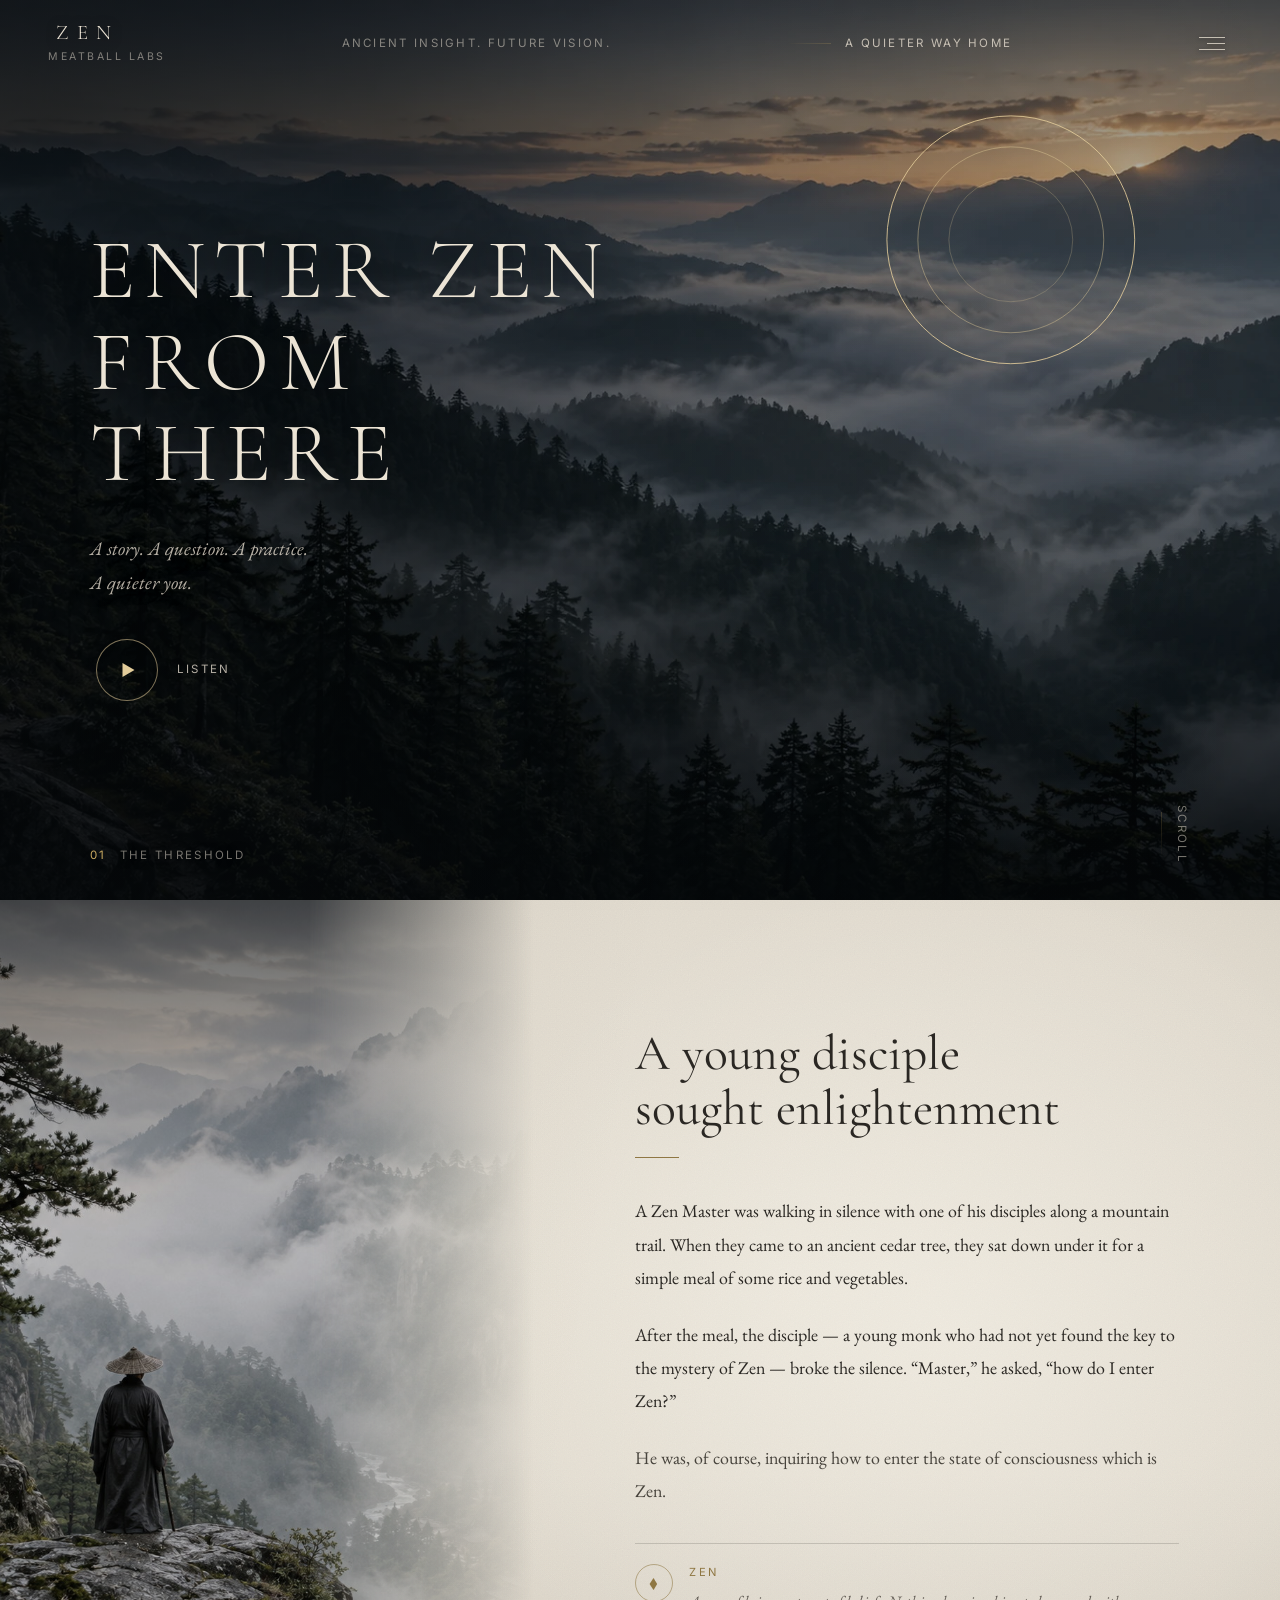
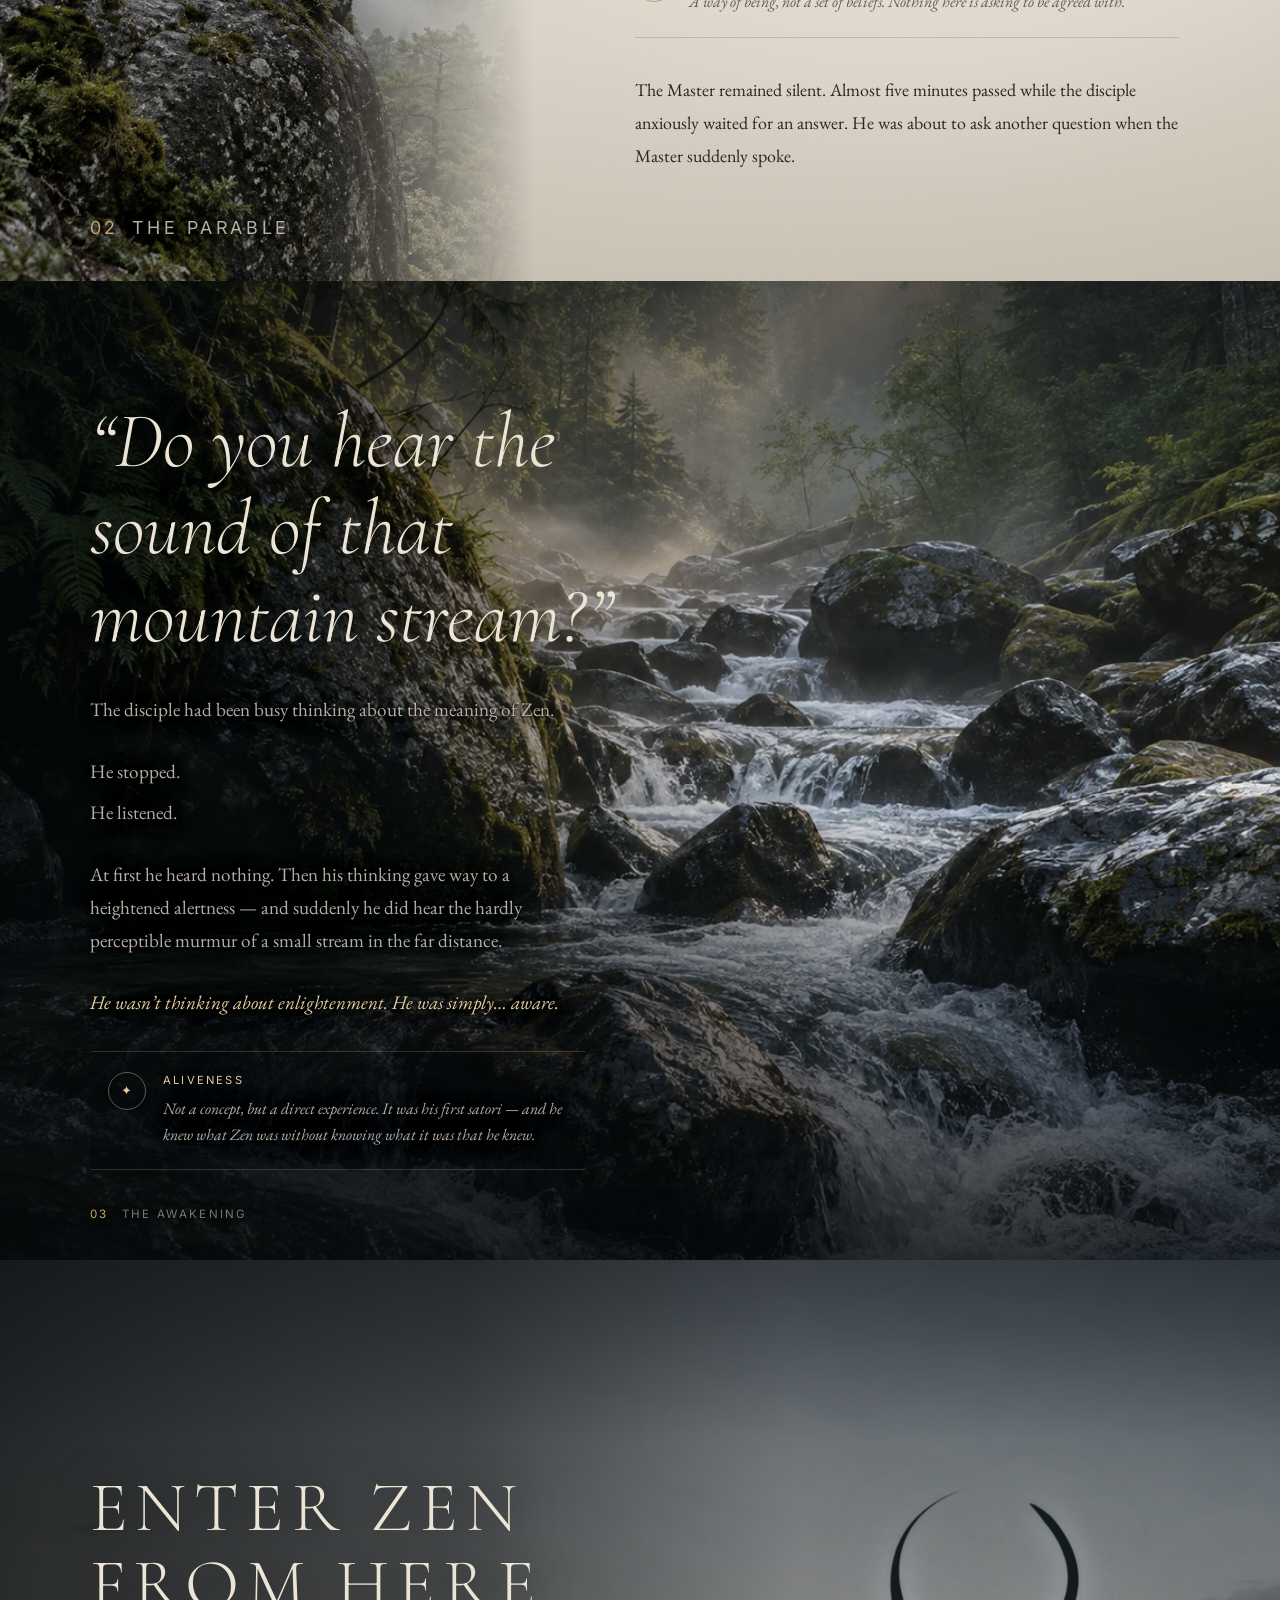
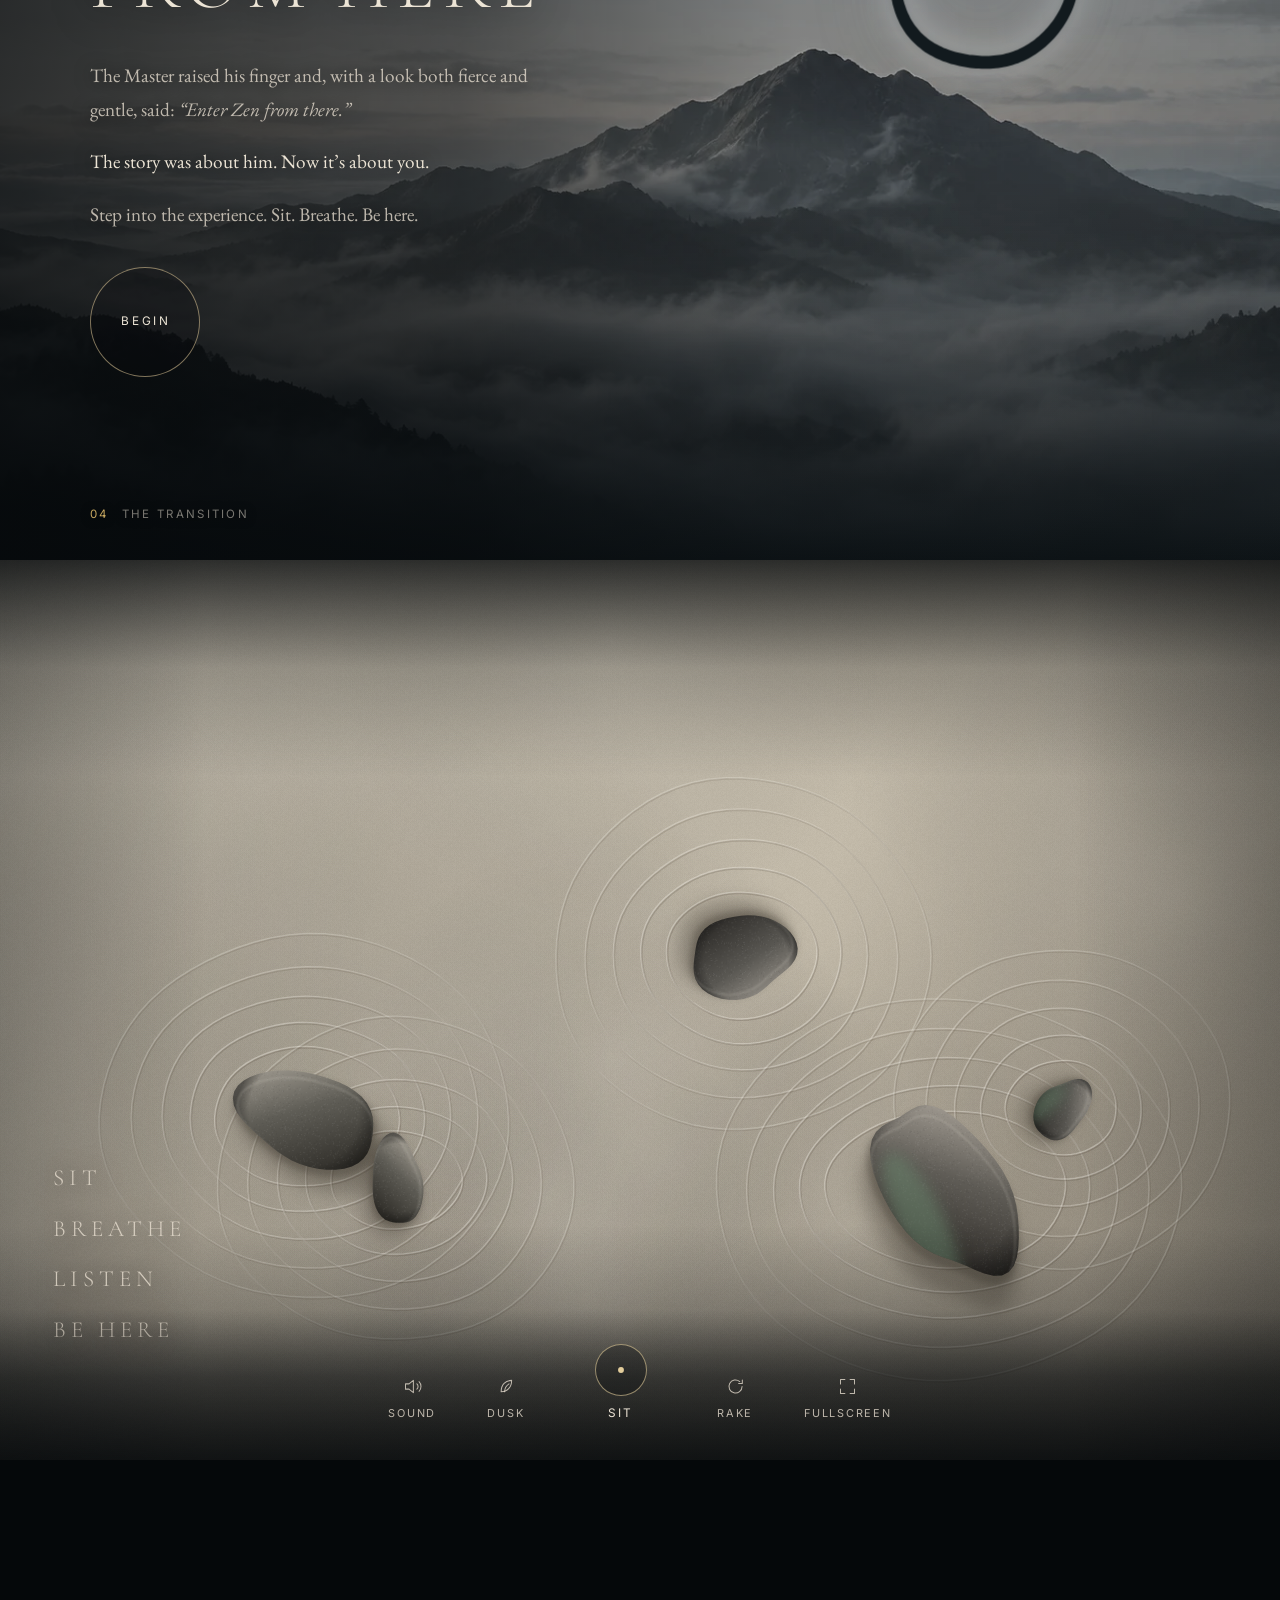
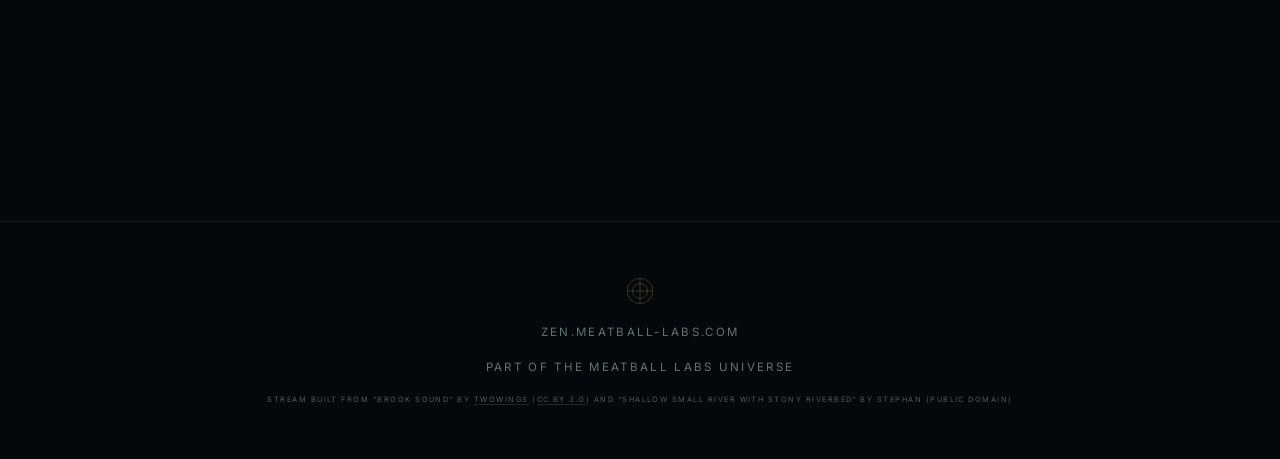
==== commit 67ef99e3: "Build the stream from two recordings, and give it width "Sounds like someone peeing" - and the spect" ====
--- a/index.html
+++ b/index.html
@@ -16,7 +16,7 @@
 <link rel="preconnect" href="https://fonts.googleapis.com">
 <link rel="preconnect" href="https://fonts.gstatic.com" crossorigin>
 <link rel="stylesheet" href="https://fonts.googleapis.com/css2?family=Cormorant+Garamond:wght@300;400&family=EB+Garamond:ital,wght@0,400;0,500;1,400&family=Inter:wght@300;400&display=swap">
-<link rel="stylesheet" href="assets/css/zen.css?v=45">
+<link rel="stylesheet" href="assets/css/zen.css?v=47">
 
 <!-- Without JS nothing would ever get .is-in and the page would render
      blank. The story is the point; it must survive no scripting. -->
@@ -303,11 +303,12 @@
   </svg>
   <p class="ui"><a href="https://zen.meatball-labs.com/">zen.meatball-labs.com</a></p>
   <p class="ui"><a href="https://meatball-labs.com/">Part of the Meatball Labs universe</a></p>
-  <p class="credit ui">Stream recording &ldquo;Brook sound&rdquo; by
-    <a href="https://commons.wikimedia.org/wiki/User:TwoWings">TwoWings</a>,
-    <a href="https://creativecommons.org/licenses/by/3.0/">CC&nbsp;BY&nbsp;3.0</a></p>
+  <p class="credit ui">Stream built from &ldquo;Brook sound&rdquo; by
+    <a href="https://commons.wikimedia.org/wiki/User:TwoWings">TwoWings</a>
+    (<a href="https://creativecommons.org/licenses/by/3.0/">CC&nbsp;BY&nbsp;3.0</a>)
+    and &ldquo;Shallow small river with stony riverbed&rdquo; by stephan (public domain)</p>
 </footer>
 
-<script type="module" src="assets/js/zen.js?v=45"></script>
+<script type="module" src="assets/js/zen.js?v=47"></script>
 </body>
 </html>
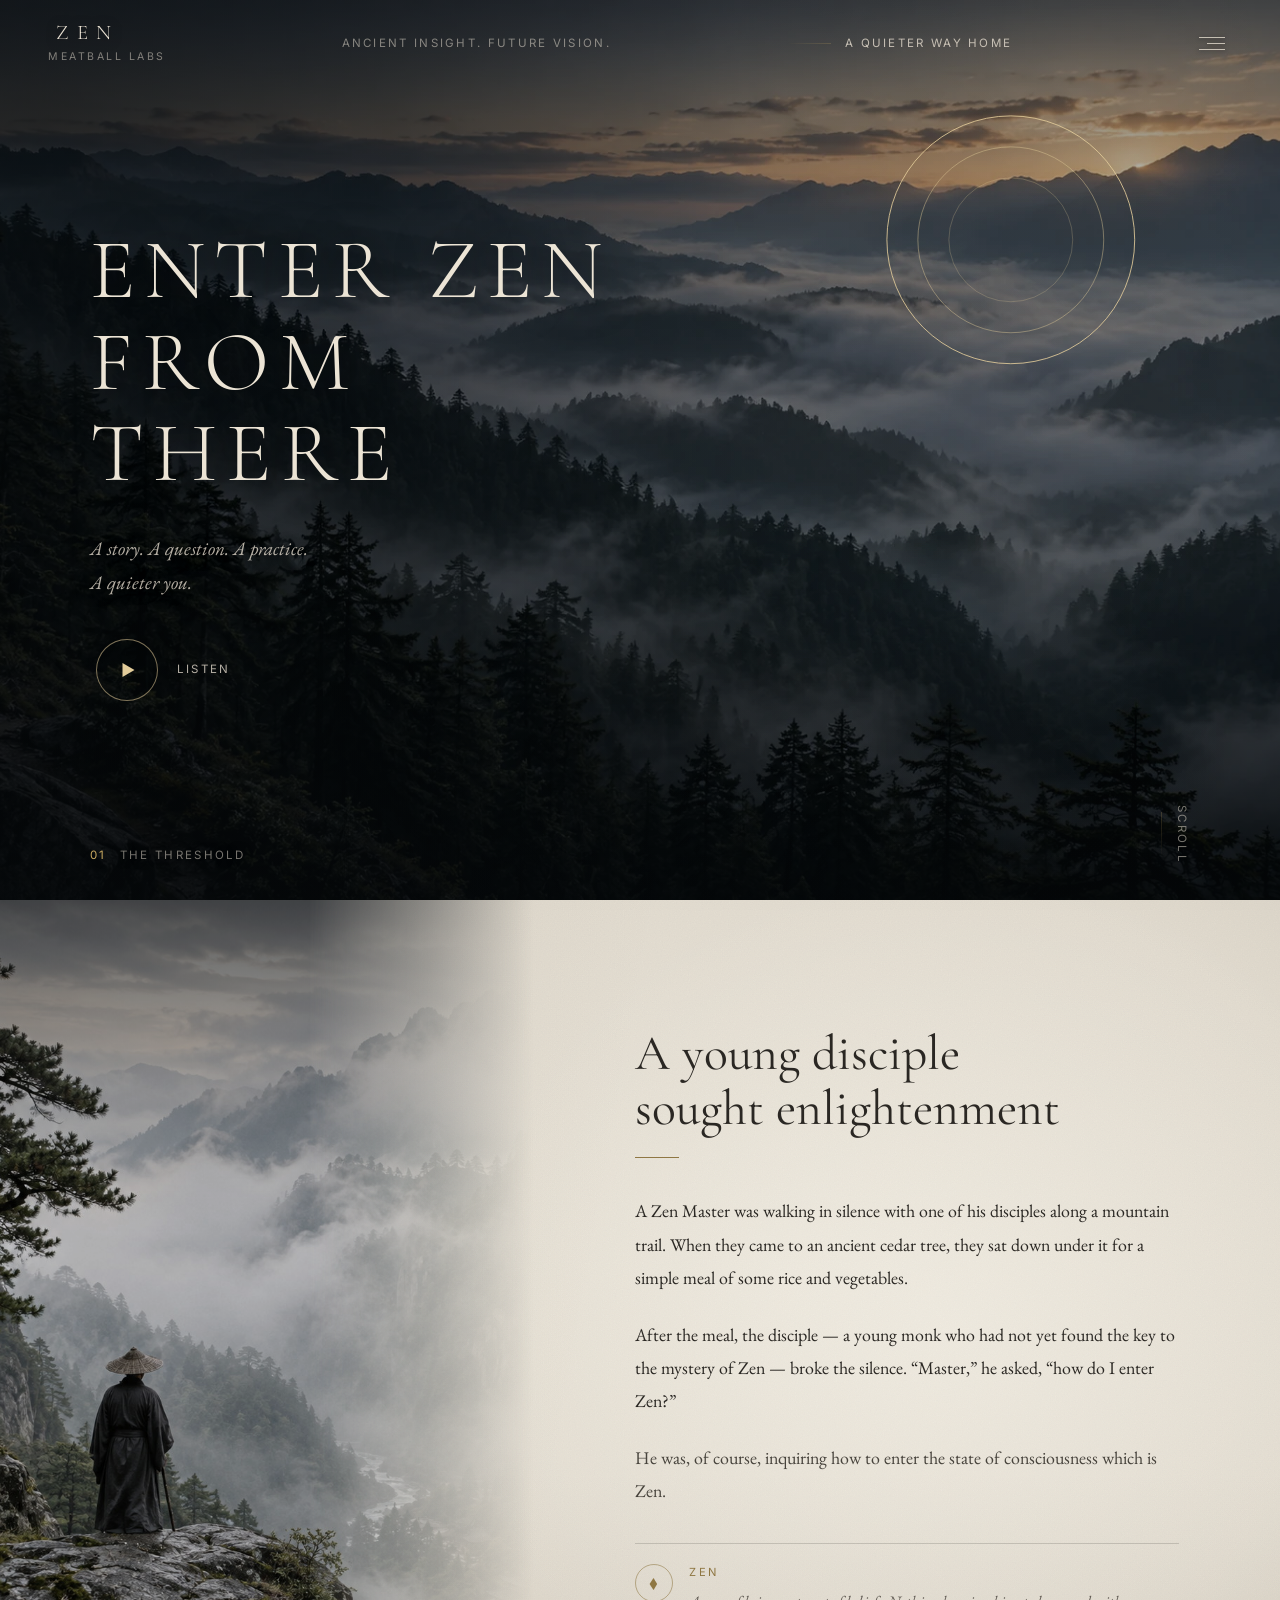
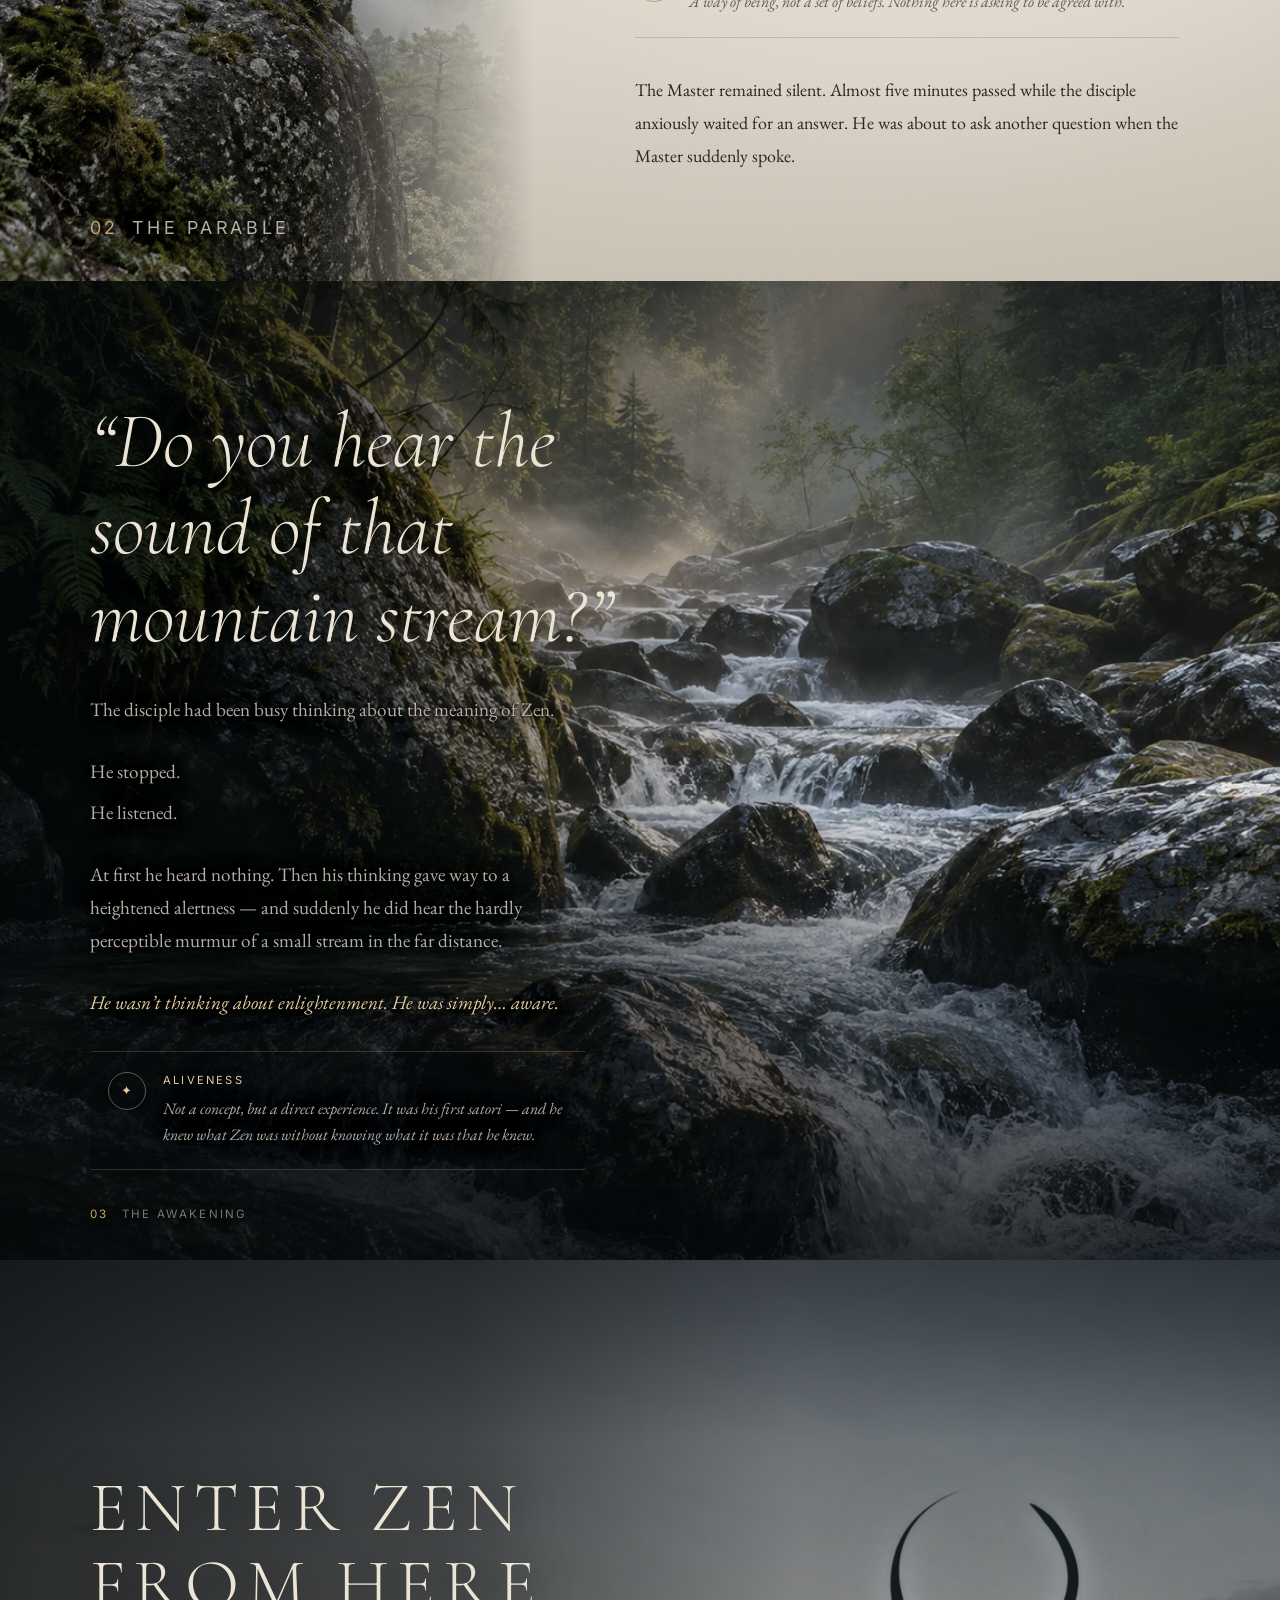
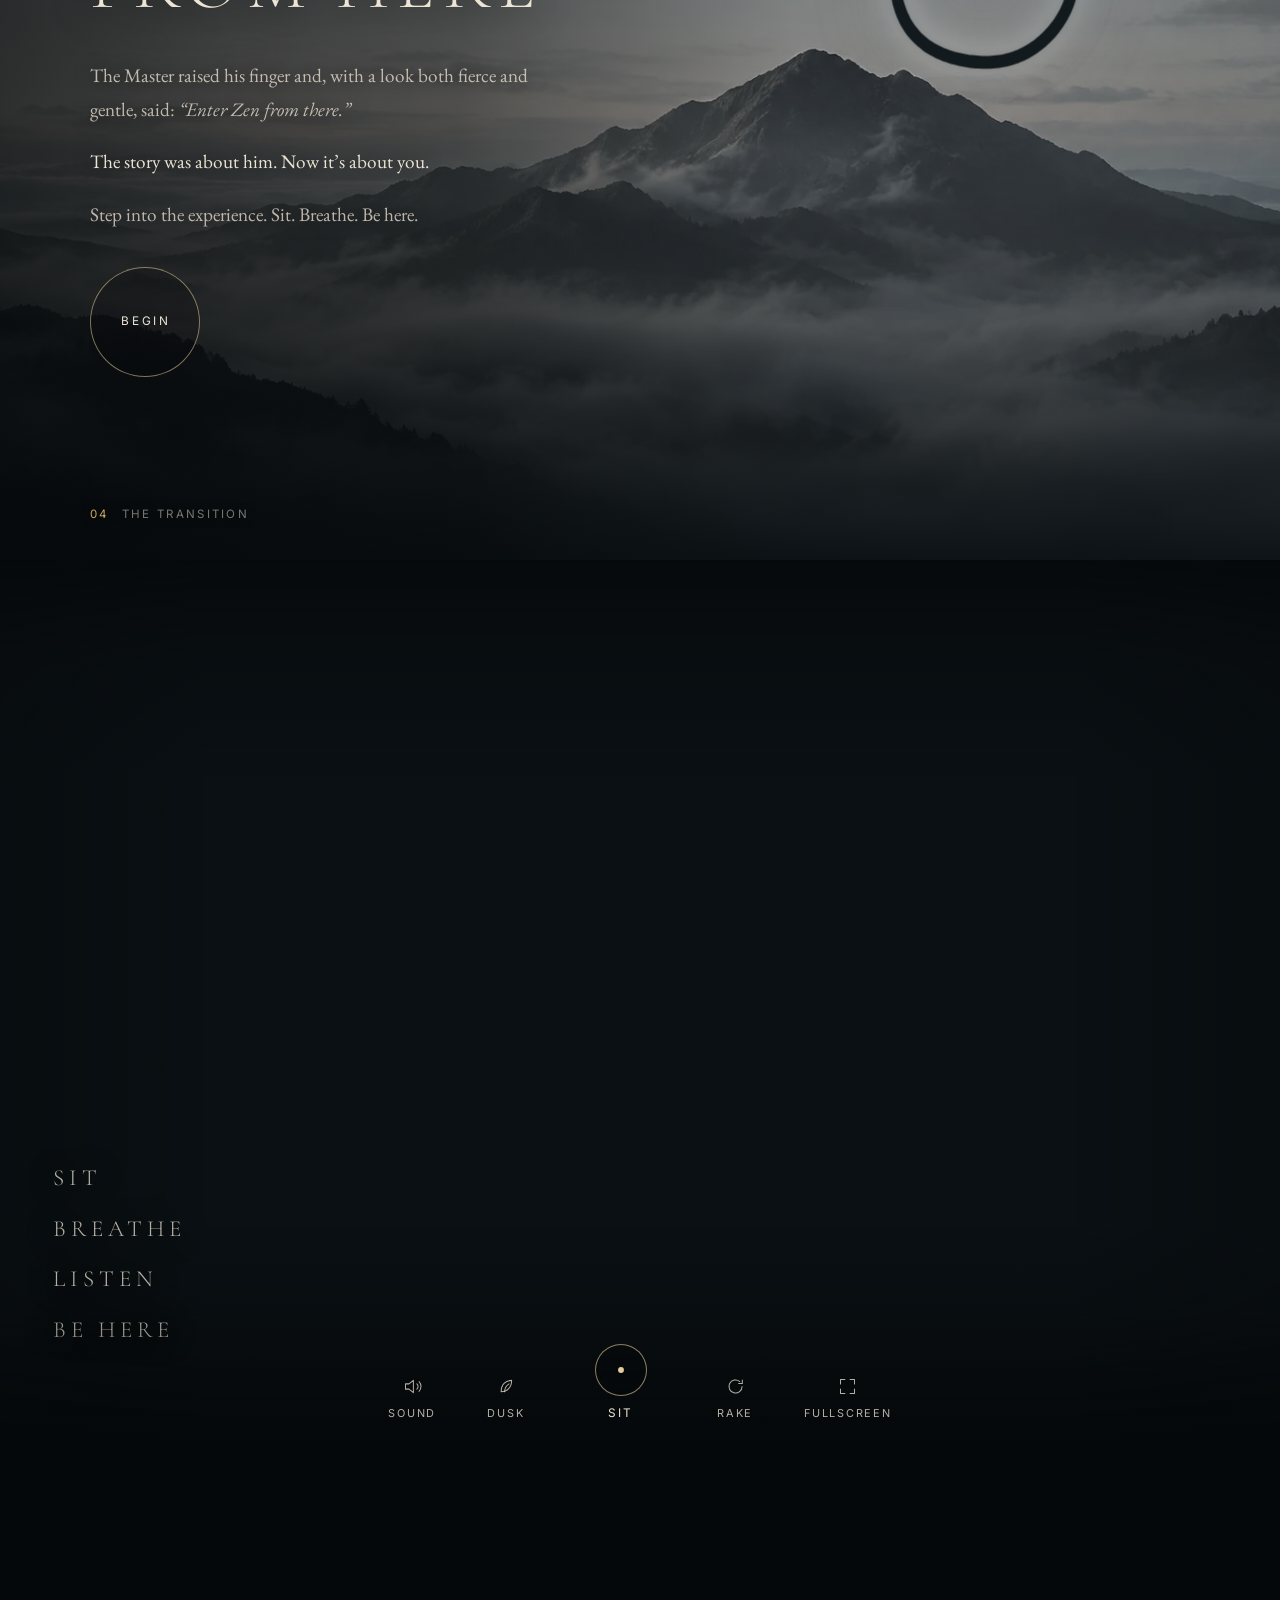
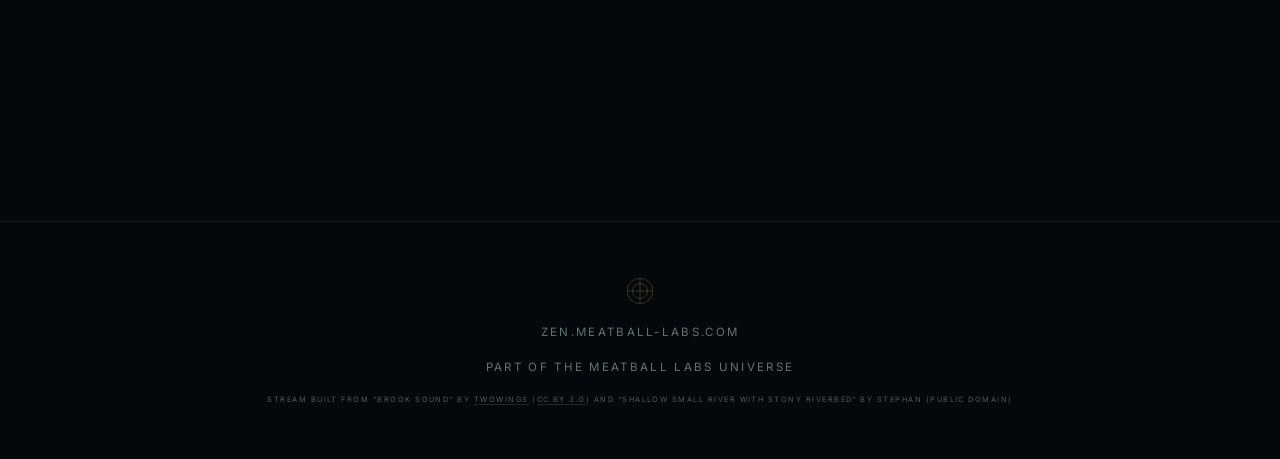
==== commit 2857b146: "Turn the stream down A bit loud. Down 4.7 dB, to -39 dBFS rms at the destination.  Given its own con" ====
--- a/index.html
+++ b/index.html
@@ -16,7 +16,7 @@
 <link rel="preconnect" href="https://fonts.googleapis.com">
 <link rel="preconnect" href="https://fonts.gstatic.com" crossorigin>
 <link rel="stylesheet" href="https://fonts.googleapis.com/css2?family=Cormorant+Garamond:wght@300;400&family=EB+Garamond:ital,wght@0,400;0,500;1,400&family=Inter:wght@300;400&display=swap">
-<link rel="stylesheet" href="assets/css/zen.css?v=47">
+<link rel="stylesheet" href="assets/css/zen.css?v=48">
 
 <!-- Without JS nothing would ever get .is-in and the page would render
      blank. The story is the point; it must survive no scripting. -->
@@ -309,6 +309,6 @@
     and &ldquo;Shallow small river with stony riverbed&rdquo; by stephan (public domain)</p>
 </footer>
 
-<script type="module" src="assets/js/zen.js?v=47"></script>
+<script type="module" src="assets/js/zen.js?v=48"></script>
 </body>
 </html>
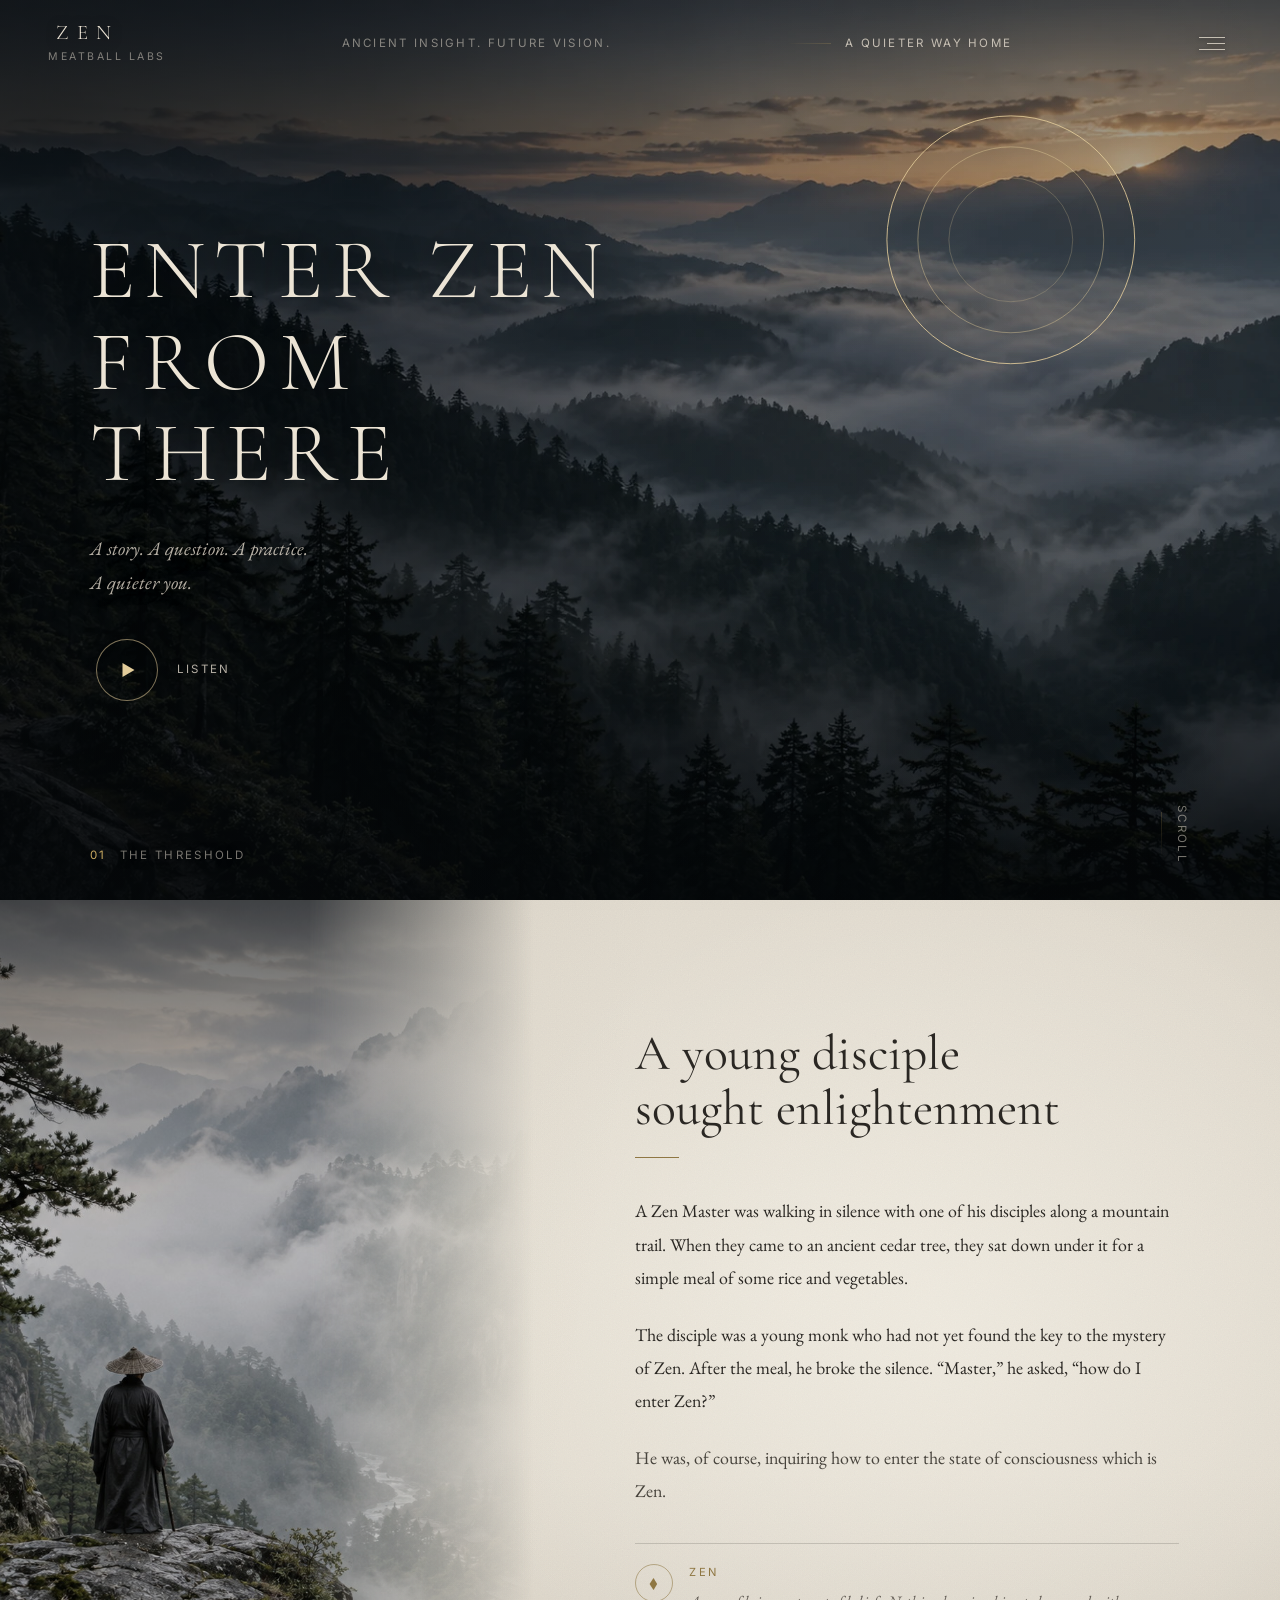
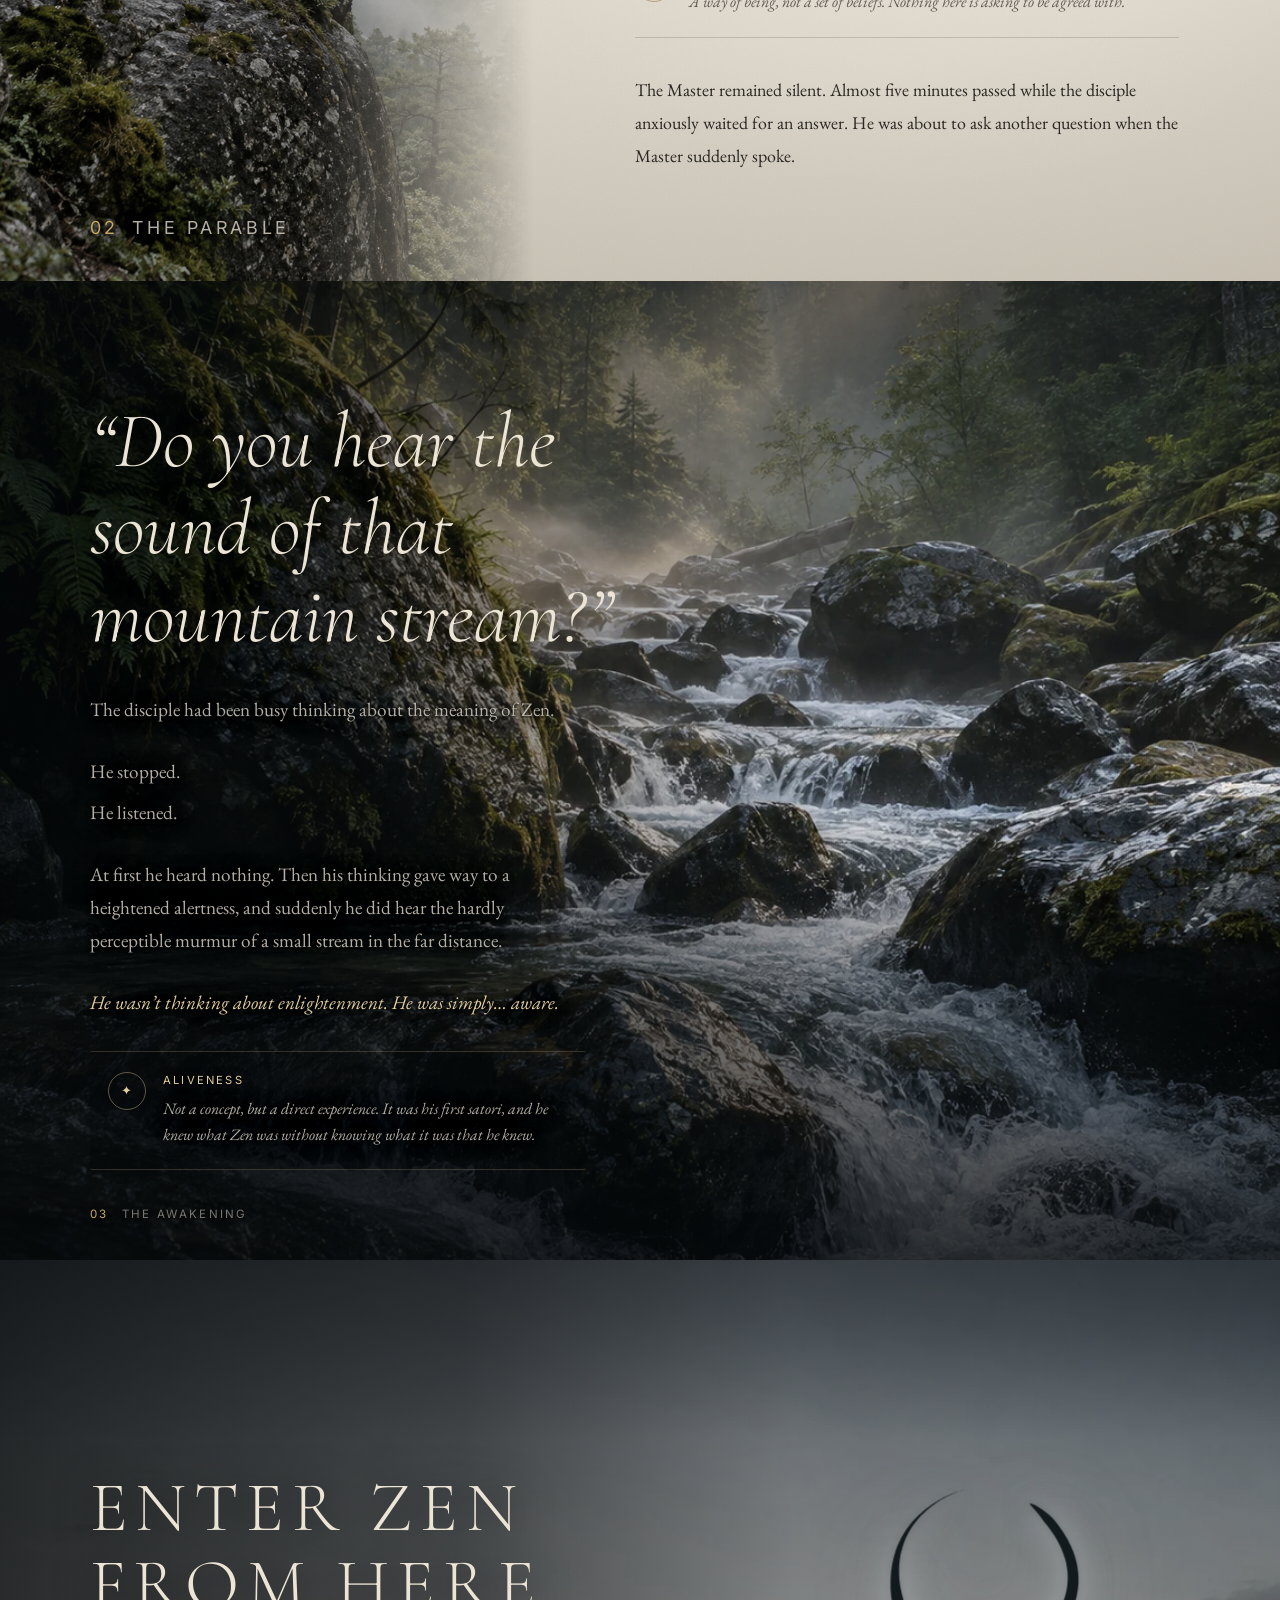
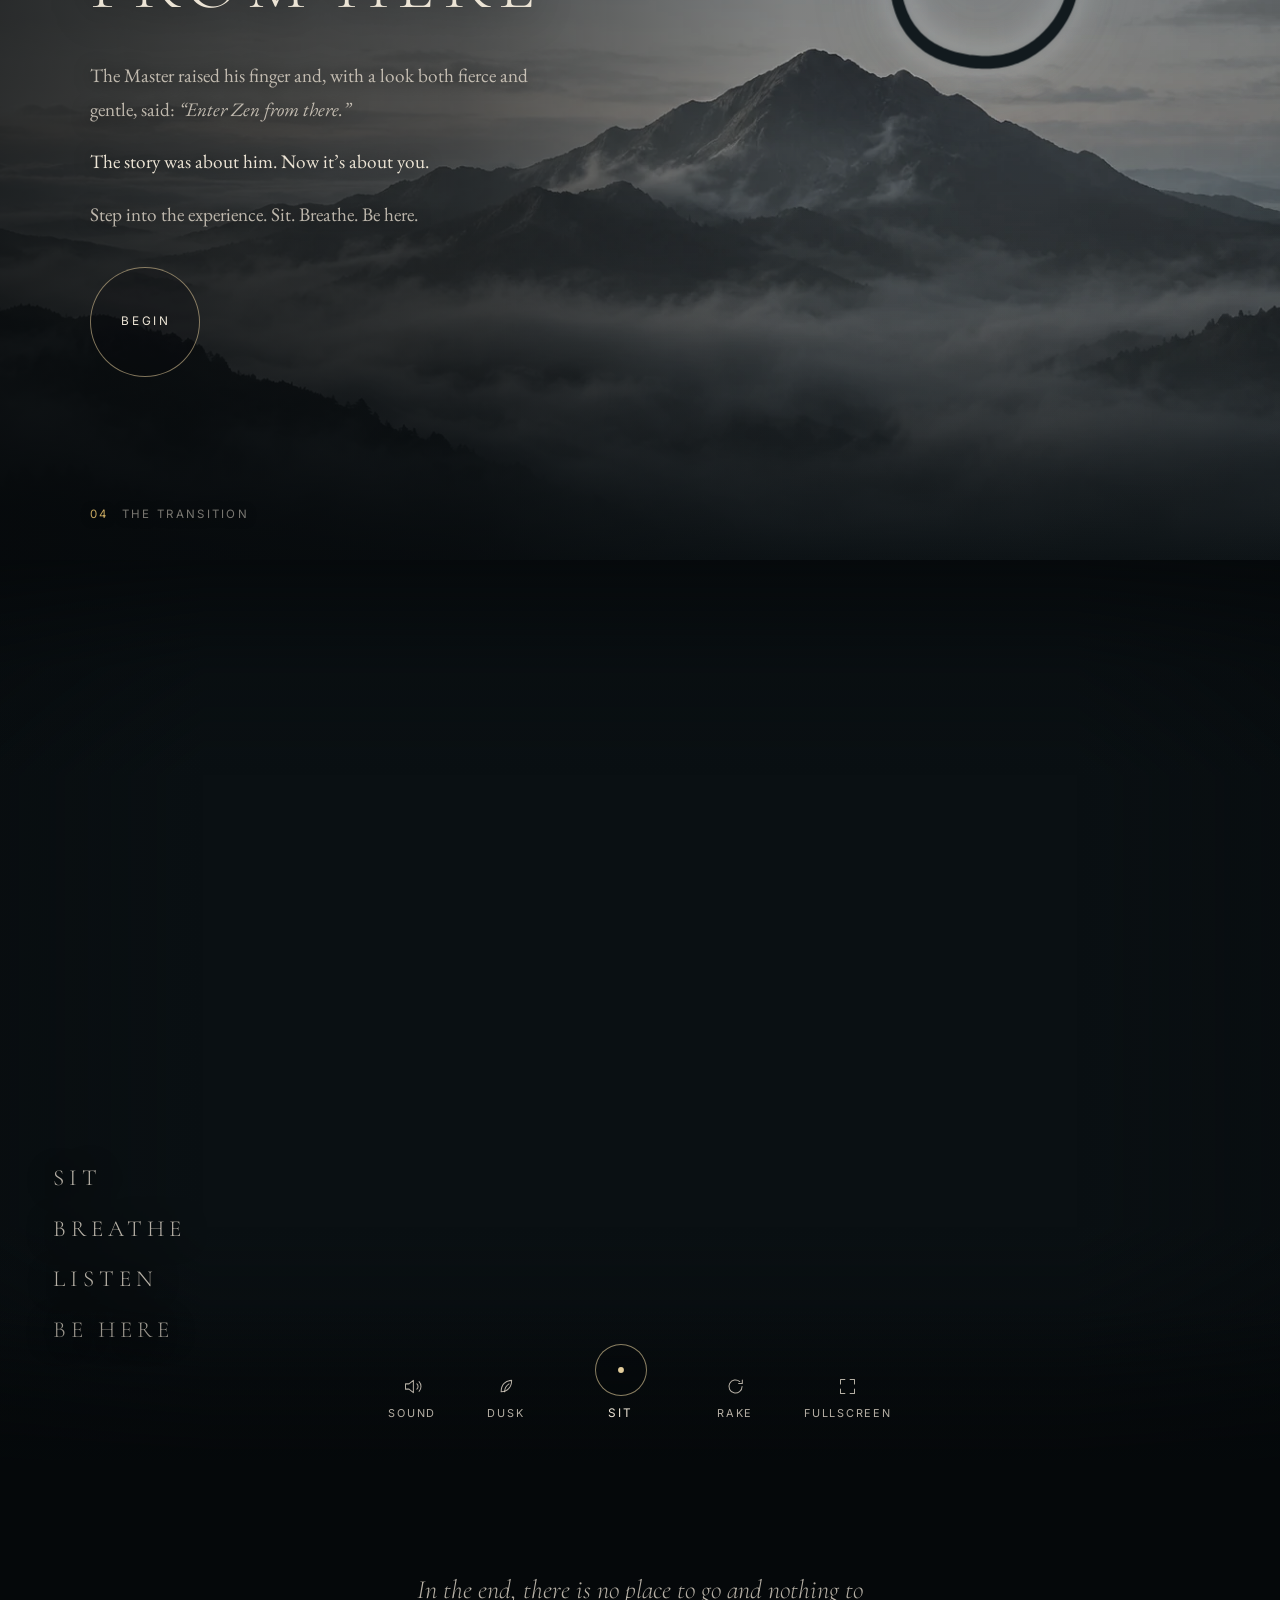
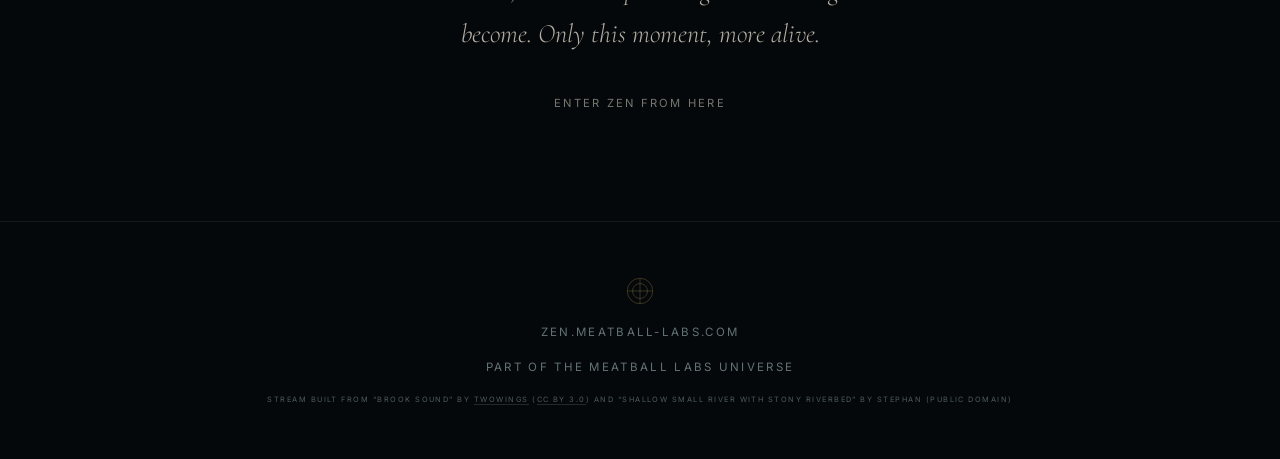
==== commit d0e5d6f1: "Take the em dashes out of the copy Rewritten rather than swapped. Replacing a dash with a hyphen rea" ====
--- a/index.html
+++ b/index.html
@@ -16,7 +16,7 @@
 <link rel="preconnect" href="https://fonts.googleapis.com">
 <link rel="preconnect" href="https://fonts.gstatic.com" crossorigin>
 <link rel="stylesheet" href="https://fonts.googleapis.com/css2?family=Cormorant+Garamond:wght@300;400&family=EB+Garamond:ital,wght@0,400;0,500;1,400&family=Inter:wght@300;400&display=swap">
-<link rel="stylesheet" href="assets/css/zen.css?v=48">
+<link rel="stylesheet" href="assets/css/zen.css?v=49">
 
 <!-- Without JS nothing would ever get .is-in and the page would render
      blank. The story is the point; it must survive no scripting. -->
@@ -98,7 +98,7 @@
 
       <p class="reveal d1">A Zen Master was walking in silence with one of his disciples along a mountain trail. When they came to an ancient cedar tree, they sat down under it for a simple meal of some rice and vegetables.</p>
 
-      <p class="reveal d1">After the meal, the disciple — a young monk who had not yet found the key to the mystery of Zen — broke the silence. &ldquo;Master,&rdquo; he asked, &ldquo;how do I enter Zen?&rdquo;</p>
+      <p class="reveal d1">The disciple was a young monk who had not yet found the key to the mystery of Zen. After the meal, he broke the silence. &ldquo;Master,&rdquo; he asked, &ldquo;how do I enter Zen?&rdquo;</p>
 
       <p class="said reveal d2">He was, of course, inquiring how to enter the state of consciousness which is Zen.</p>
 
@@ -126,14 +126,14 @@
       <span>The disciple had been busy thinking about the meaning of Zen.</span>
       <span class="rest">He stopped.</span>
       <span>He listened.</span>
-      <span class="rest">At first he heard nothing. Then his thinking gave way to a heightened alertness &mdash; and suddenly he did hear the hardly perceptible murmur of a small stream in the far distance.</span>
+      <span class="rest">At first he heard nothing. Then his thinking gave way to a heightened alertness, and suddenly he did hear the hardly perceptible murmur of a small stream in the far distance.</span>
       <span class="rest aware">He wasn&rsquo;t thinking about enlightenment. He was simply&hellip; aware.</span>
     </p>
 
     <div class="gloss dark reveal d2">
       <span class="seal" aria-hidden="true">&#10022;</span>
       <span class="term">Aliveness</span>
-      <p class="mean">Not a concept, but a direct experience. It was his first satori &mdash; and he knew what Zen was without knowing what it was that he knew.</p>
+      <p class="mean">Not a concept, but a direct experience. It was his first satori, and he knew what Zen was without knowing what it was that he knew.</p>
     </div>
   </div>
 
@@ -190,7 +190,7 @@
       <span>Sit</span><span>Breathe</span><span>Listen</span><span>Be here</span>
     </p>
 
-    <!-- Episode 1 — the spoken meditation, with the little it needs -->
+    <!-- Episode 1: the spoken meditation, with the little it needs -->
     <div class="playing" role="region" aria-label="Now playing" hidden>
       <p class="episode ui">Episode 1</p>
       <p class="track">Kill the Noise</p>
@@ -309,6 +309,6 @@
     and &ldquo;Shallow small river with stony riverbed&rdquo; by stephan (public domain)</p>
 </footer>
 
-<script type="module" src="assets/js/zen.js?v=48"></script>
+<script type="module" src="assets/js/zen.js?v=49"></script>
 </body>
 </html>
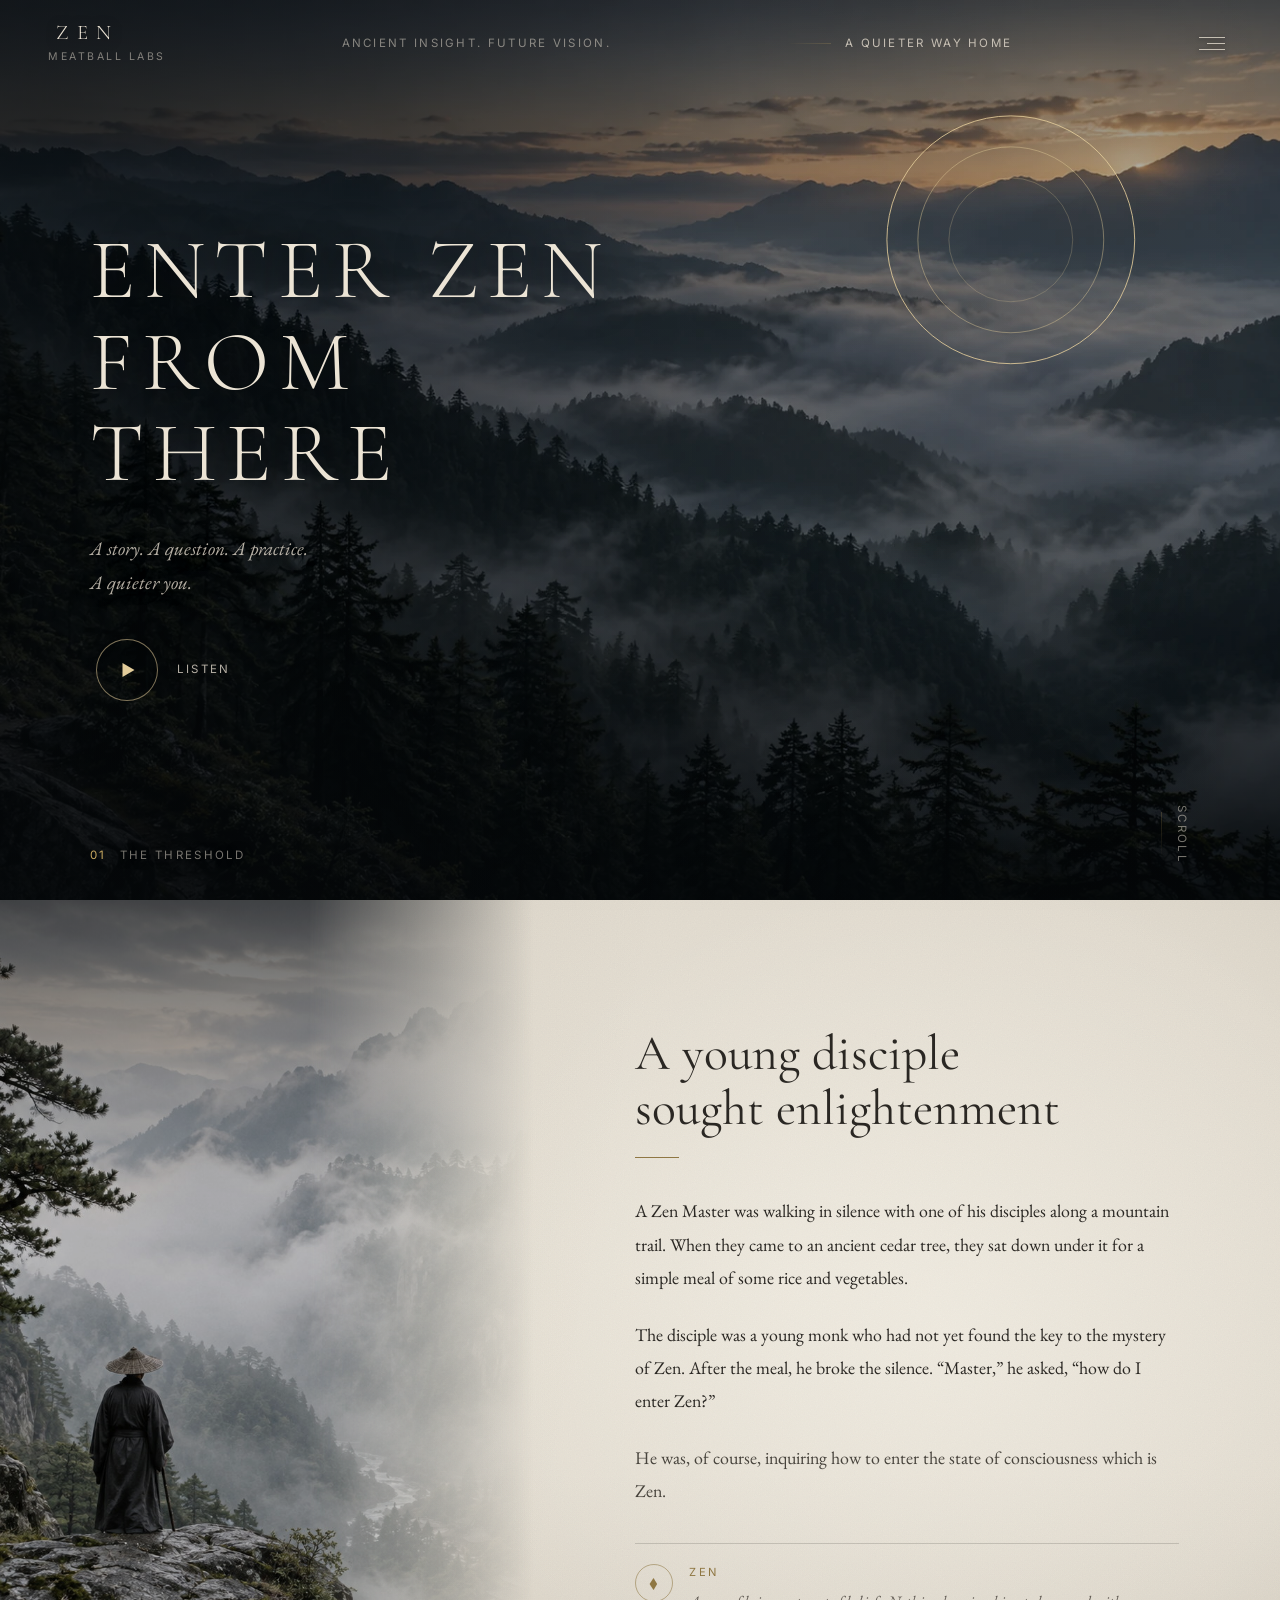
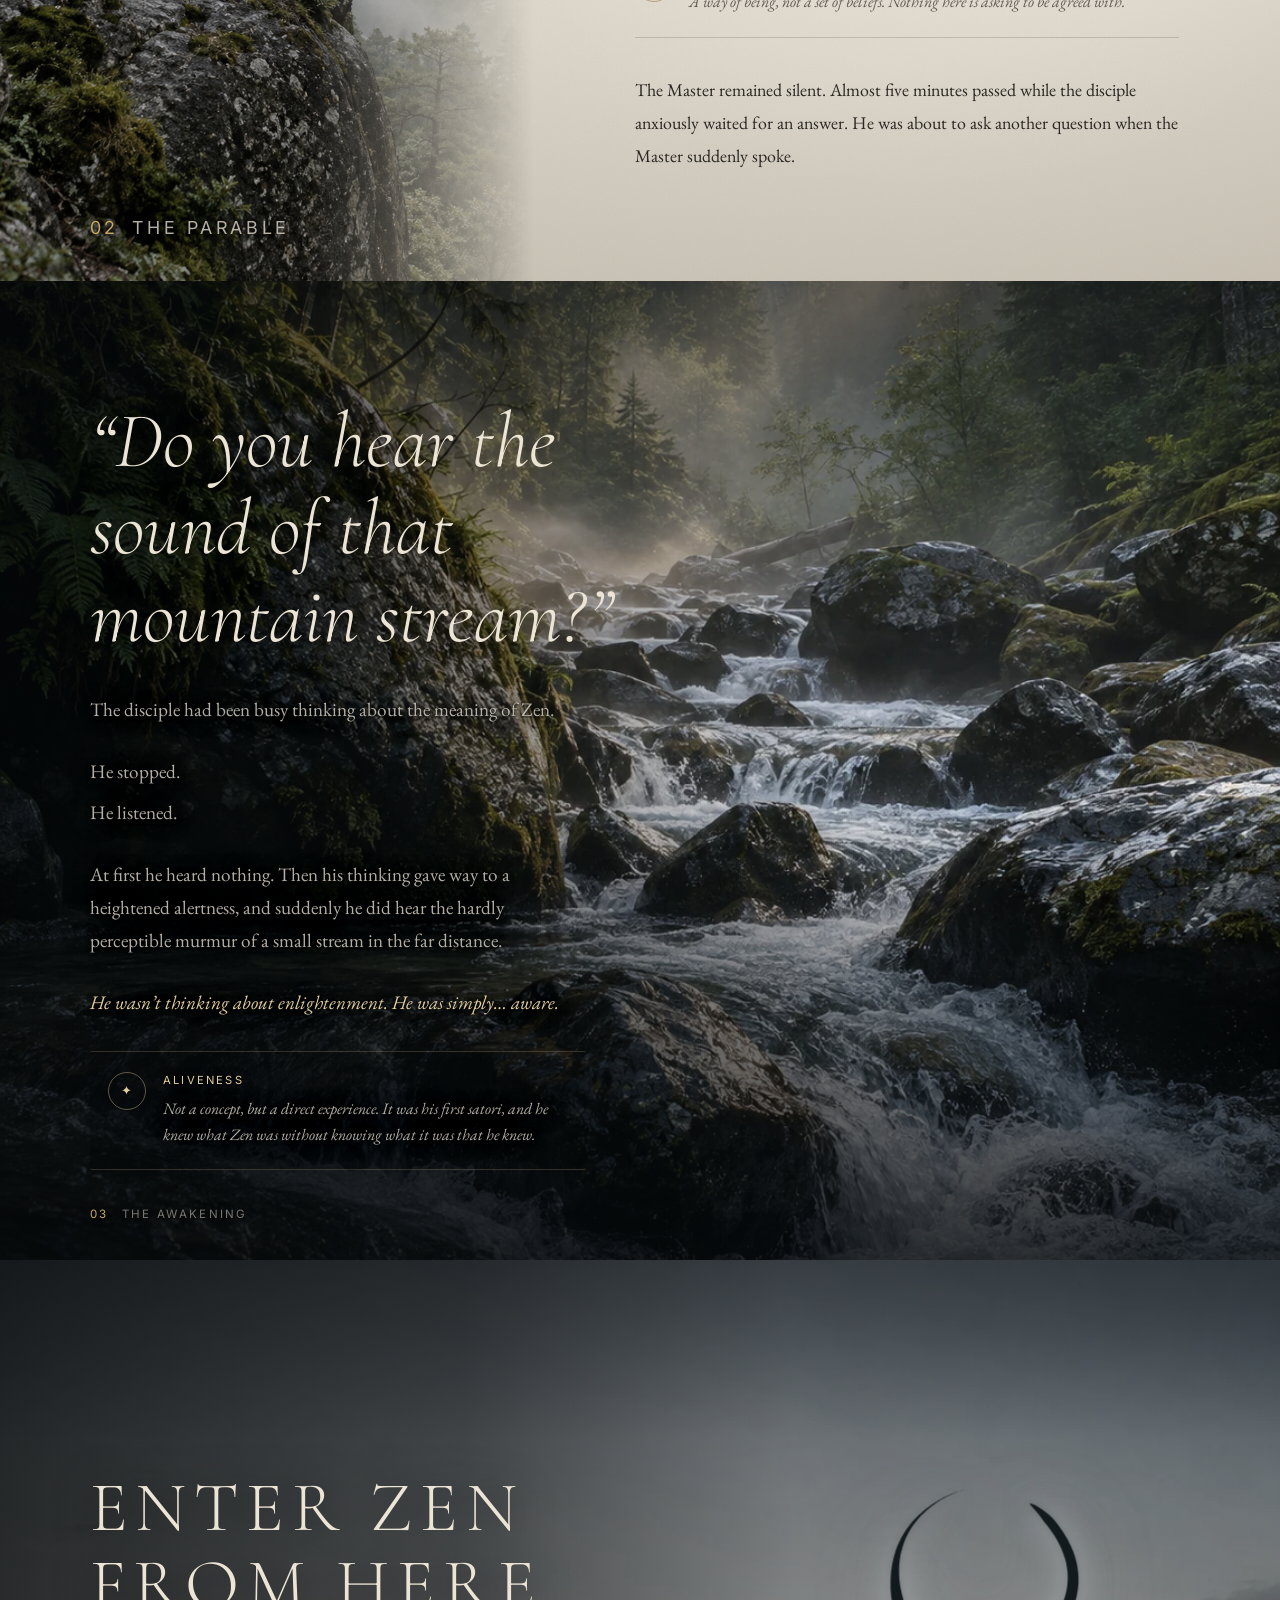
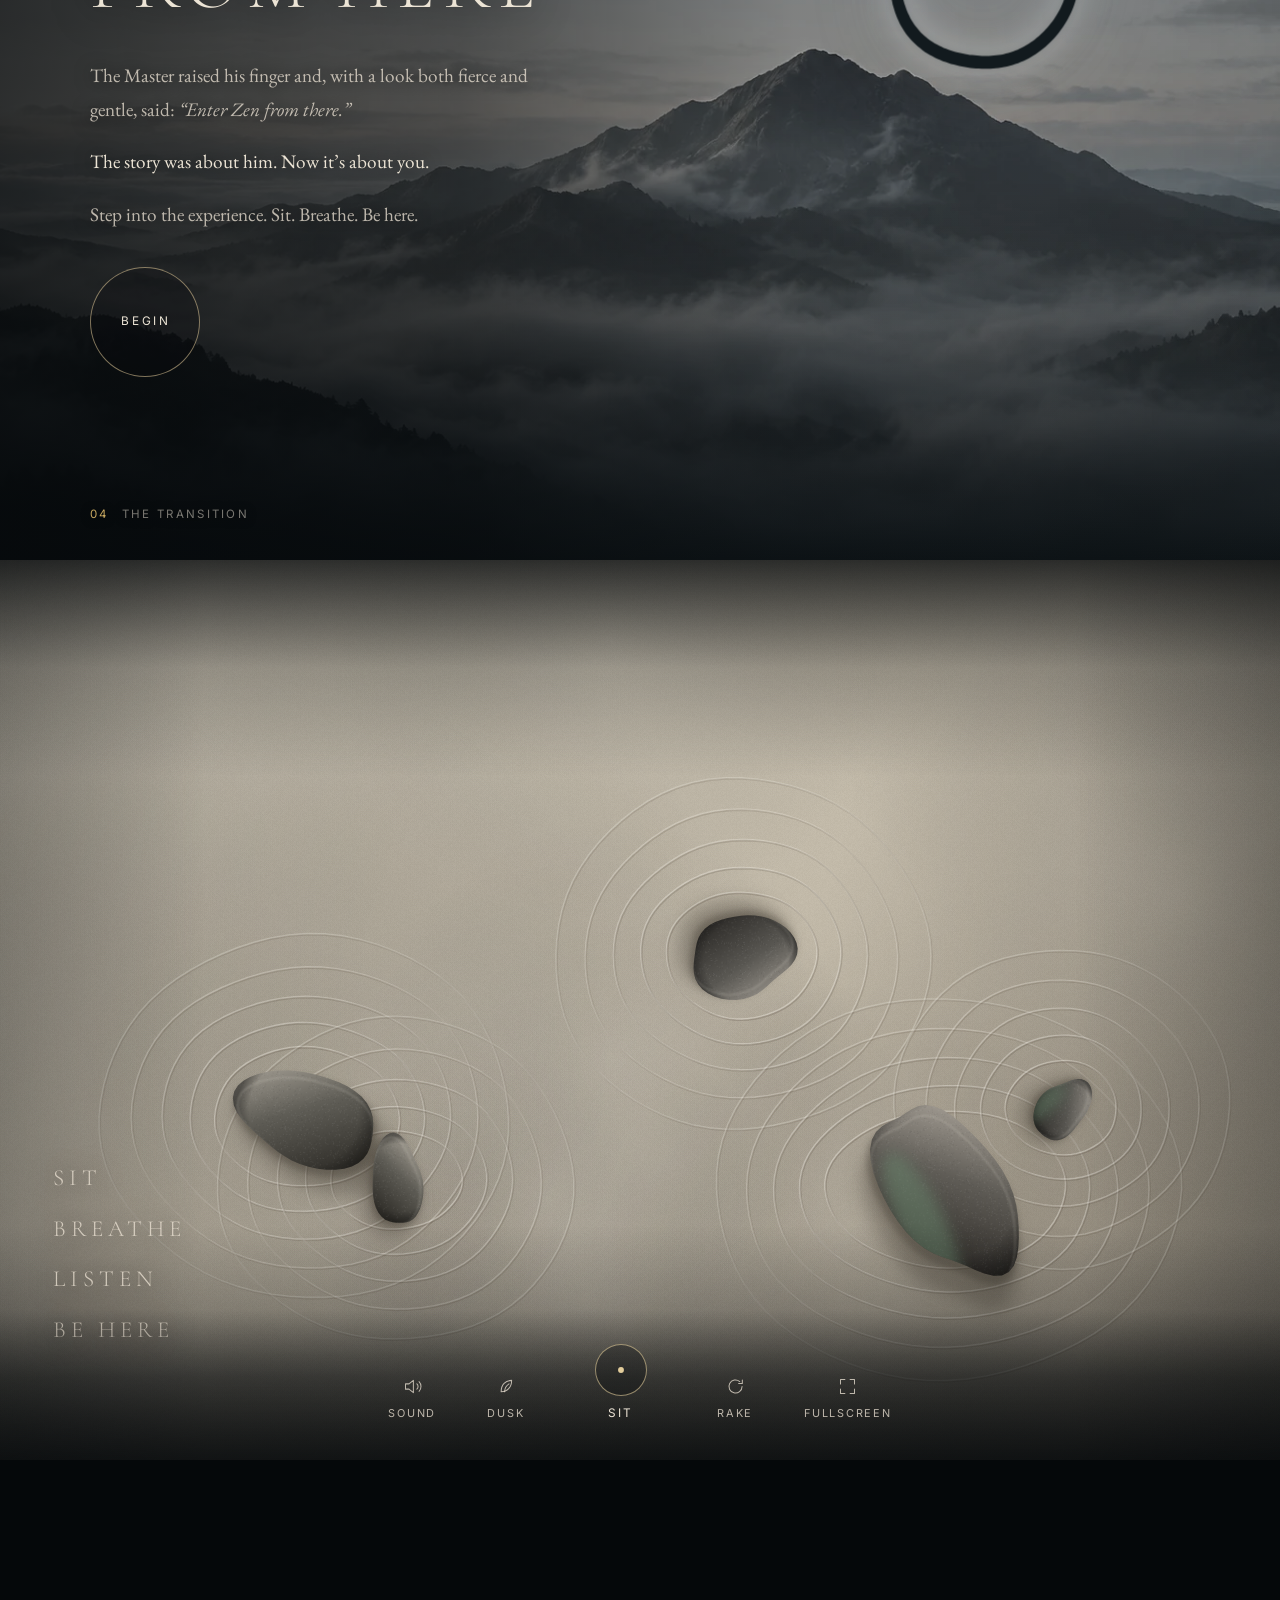
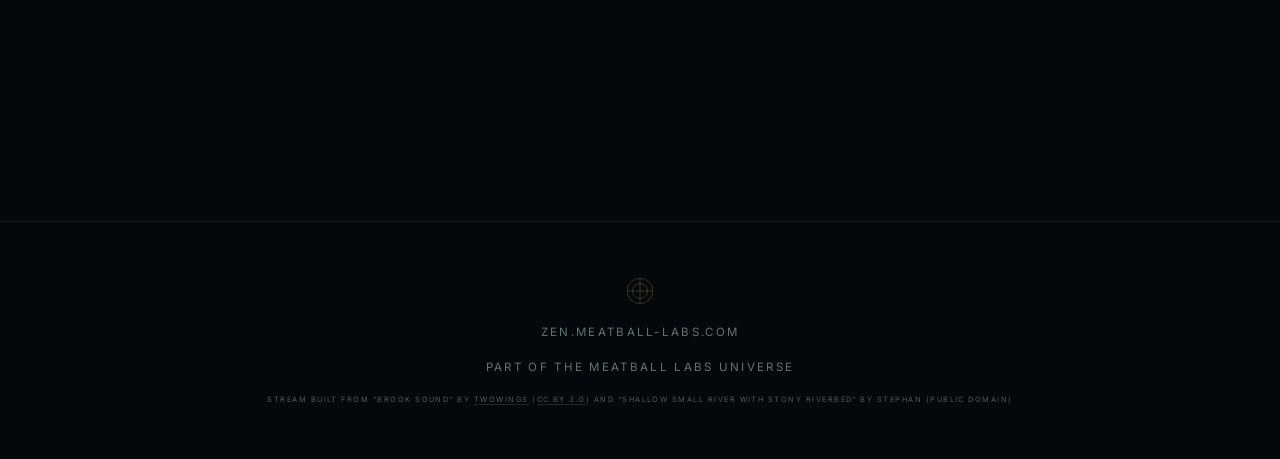
==== commit ae527f73: "Lower and lengthen the bell, and quieten the stream while sitting The bell, three targeted changes r" ====
--- a/index.html
+++ b/index.html
@@ -16,7 +16,7 @@
 <link rel="preconnect" href="https://fonts.googleapis.com">
 <link rel="preconnect" href="https://fonts.gstatic.com" crossorigin>
 <link rel="stylesheet" href="https://fonts.googleapis.com/css2?family=Cormorant+Garamond:wght@300;400&family=EB+Garamond:ital,wght@0,400;0,500;1,400&family=Inter:wght@300;400&display=swap">
-<link rel="stylesheet" href="assets/css/zen.css?v=49">
+<link rel="stylesheet" href="assets/css/zen.css?v=51">
 
 <!-- Without JS nothing would ever get .is-in and the page would render
      blank. The story is the point; it must survive no scripting. -->
@@ -309,6 +309,6 @@
     and &ldquo;Shallow small river with stony riverbed&rdquo; by stephan (public domain)</p>
 </footer>
 
-<script type="module" src="assets/js/zen.js?v=49"></script>
+<script type="module" src="assets/js/zen.js?v=51"></script>
 </body>
 </html>
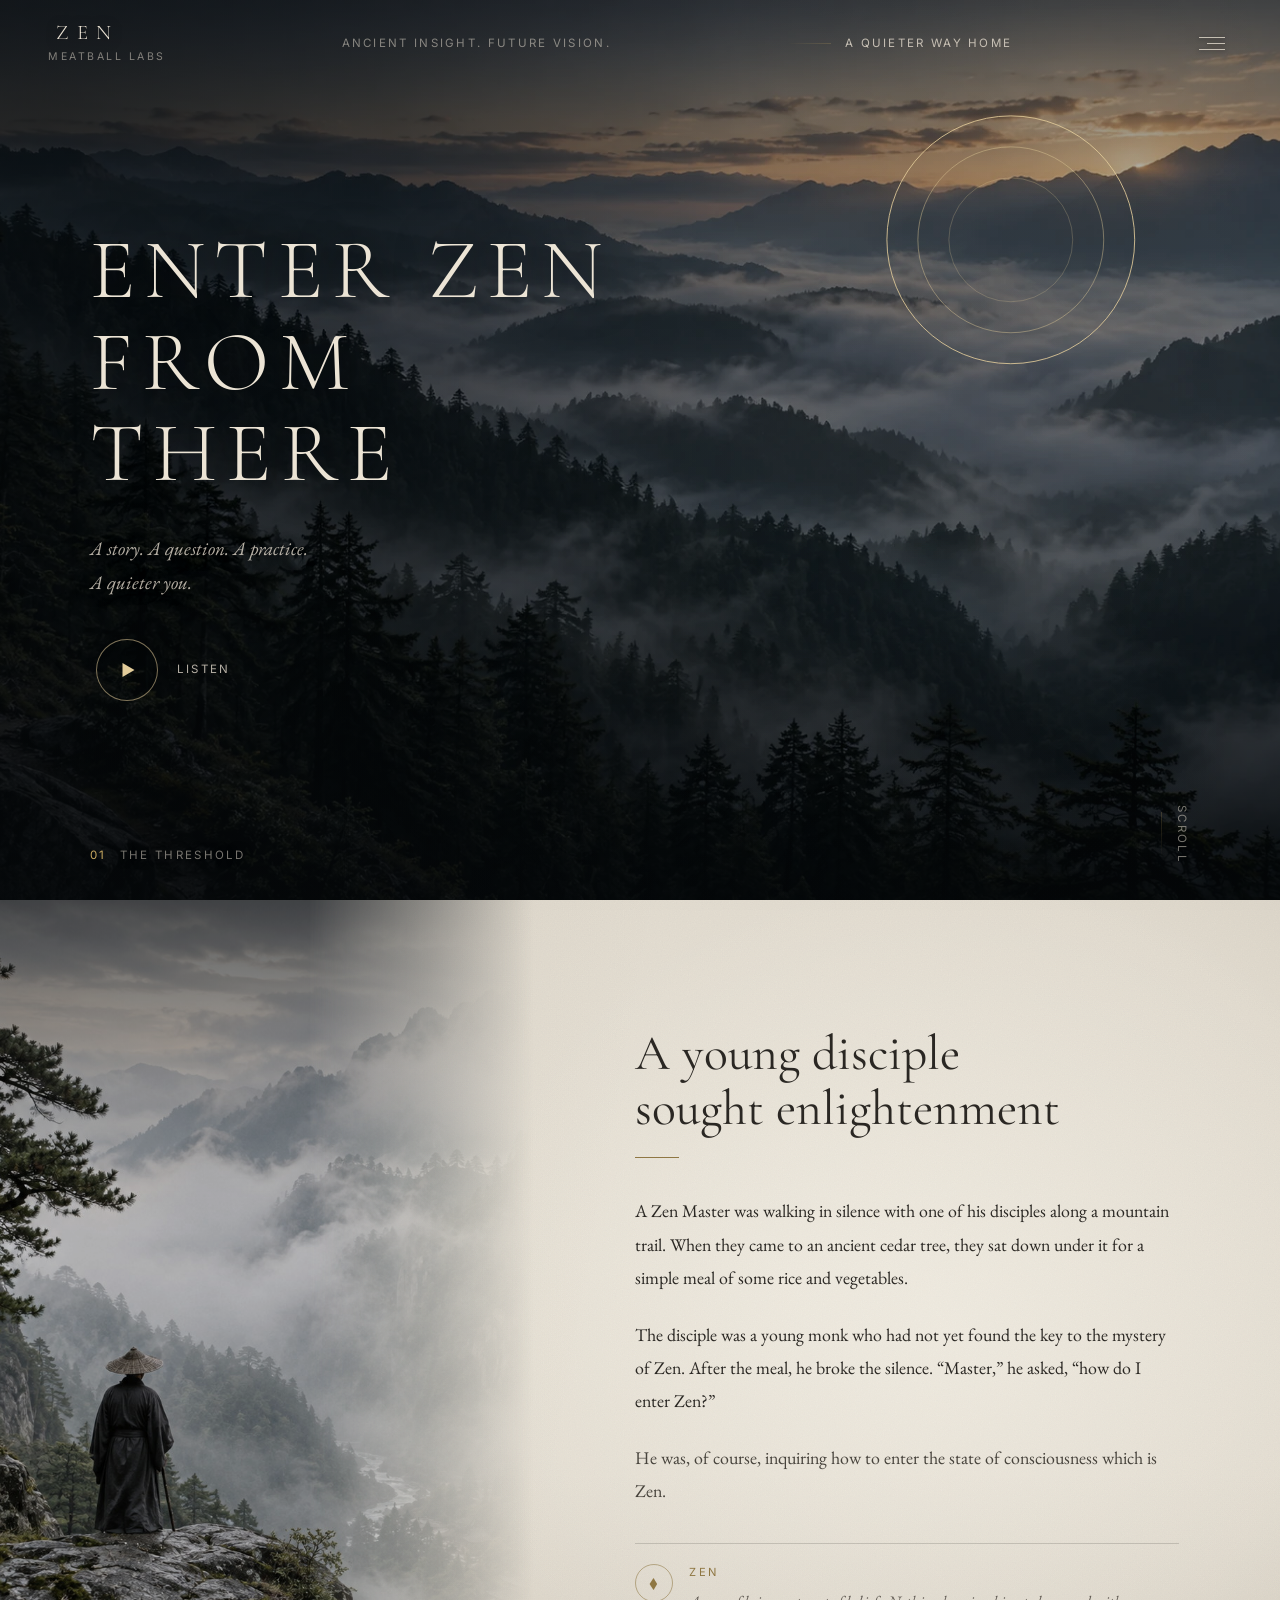
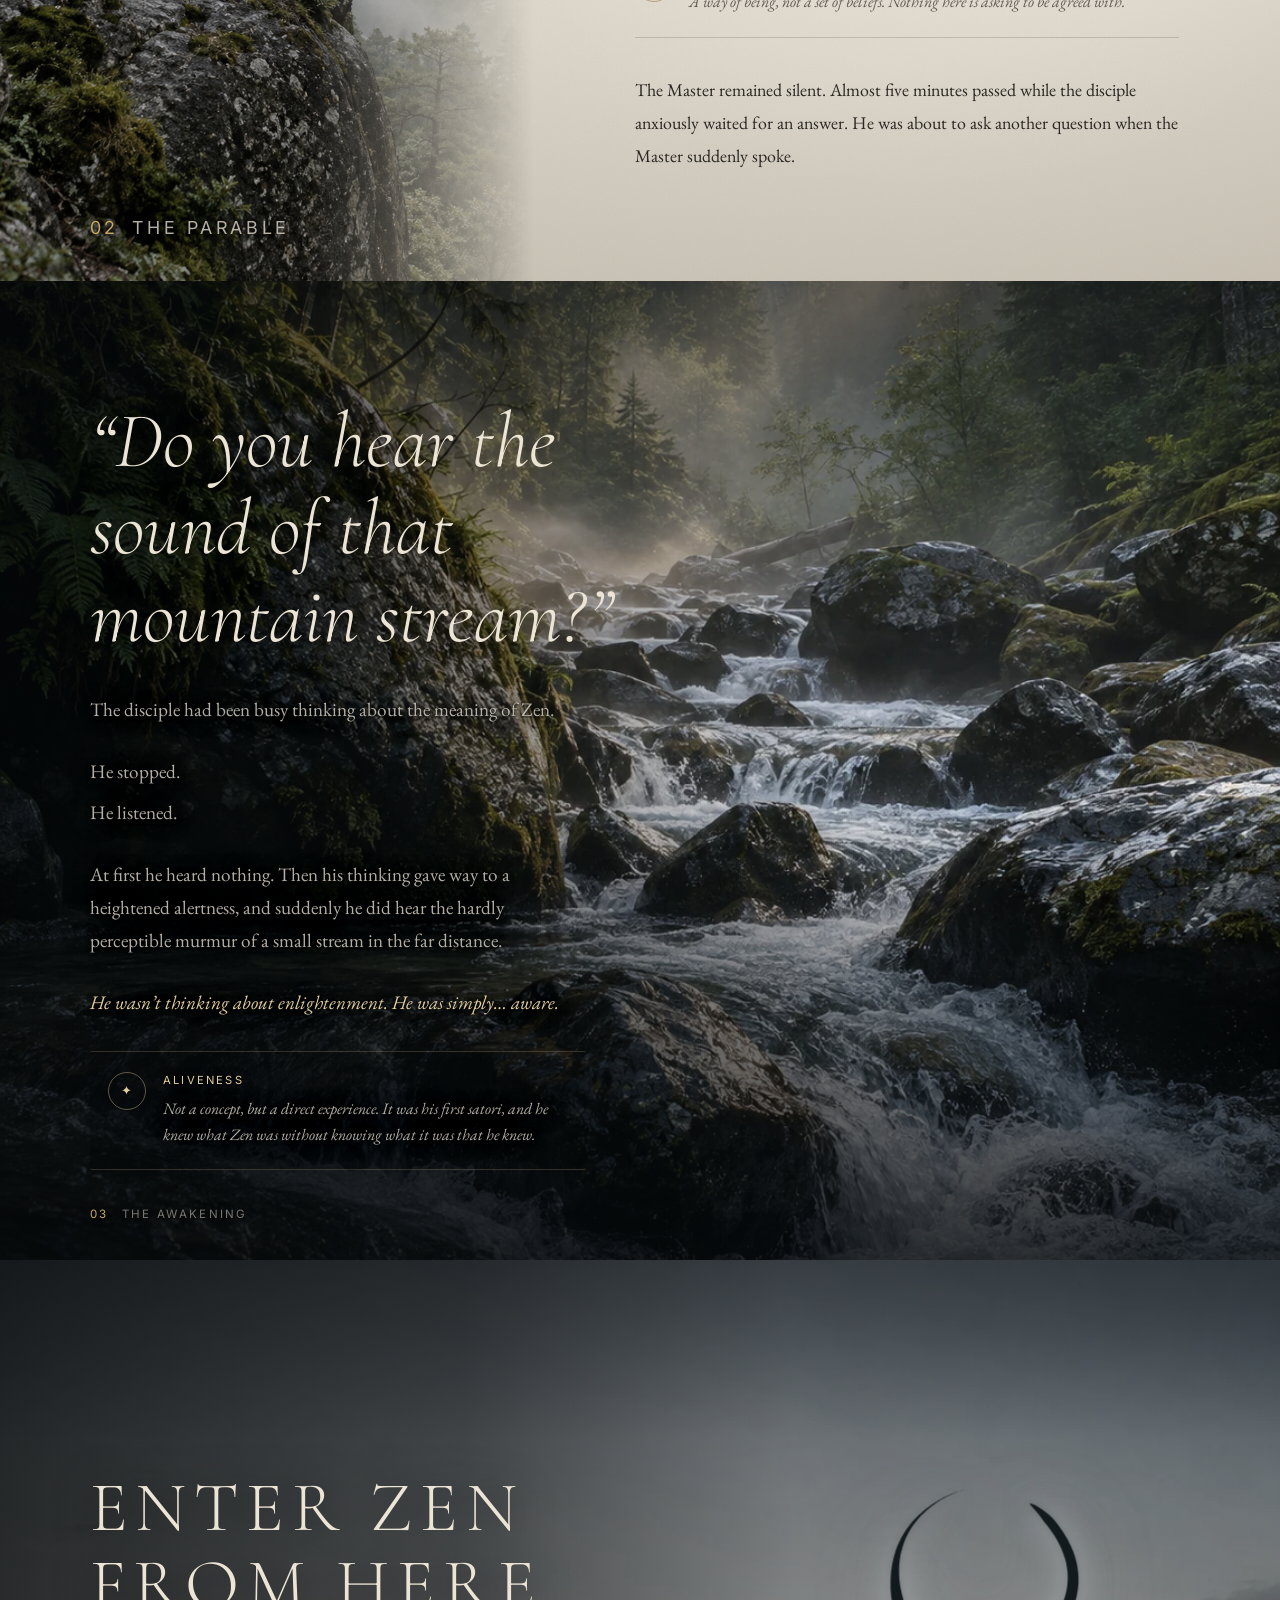
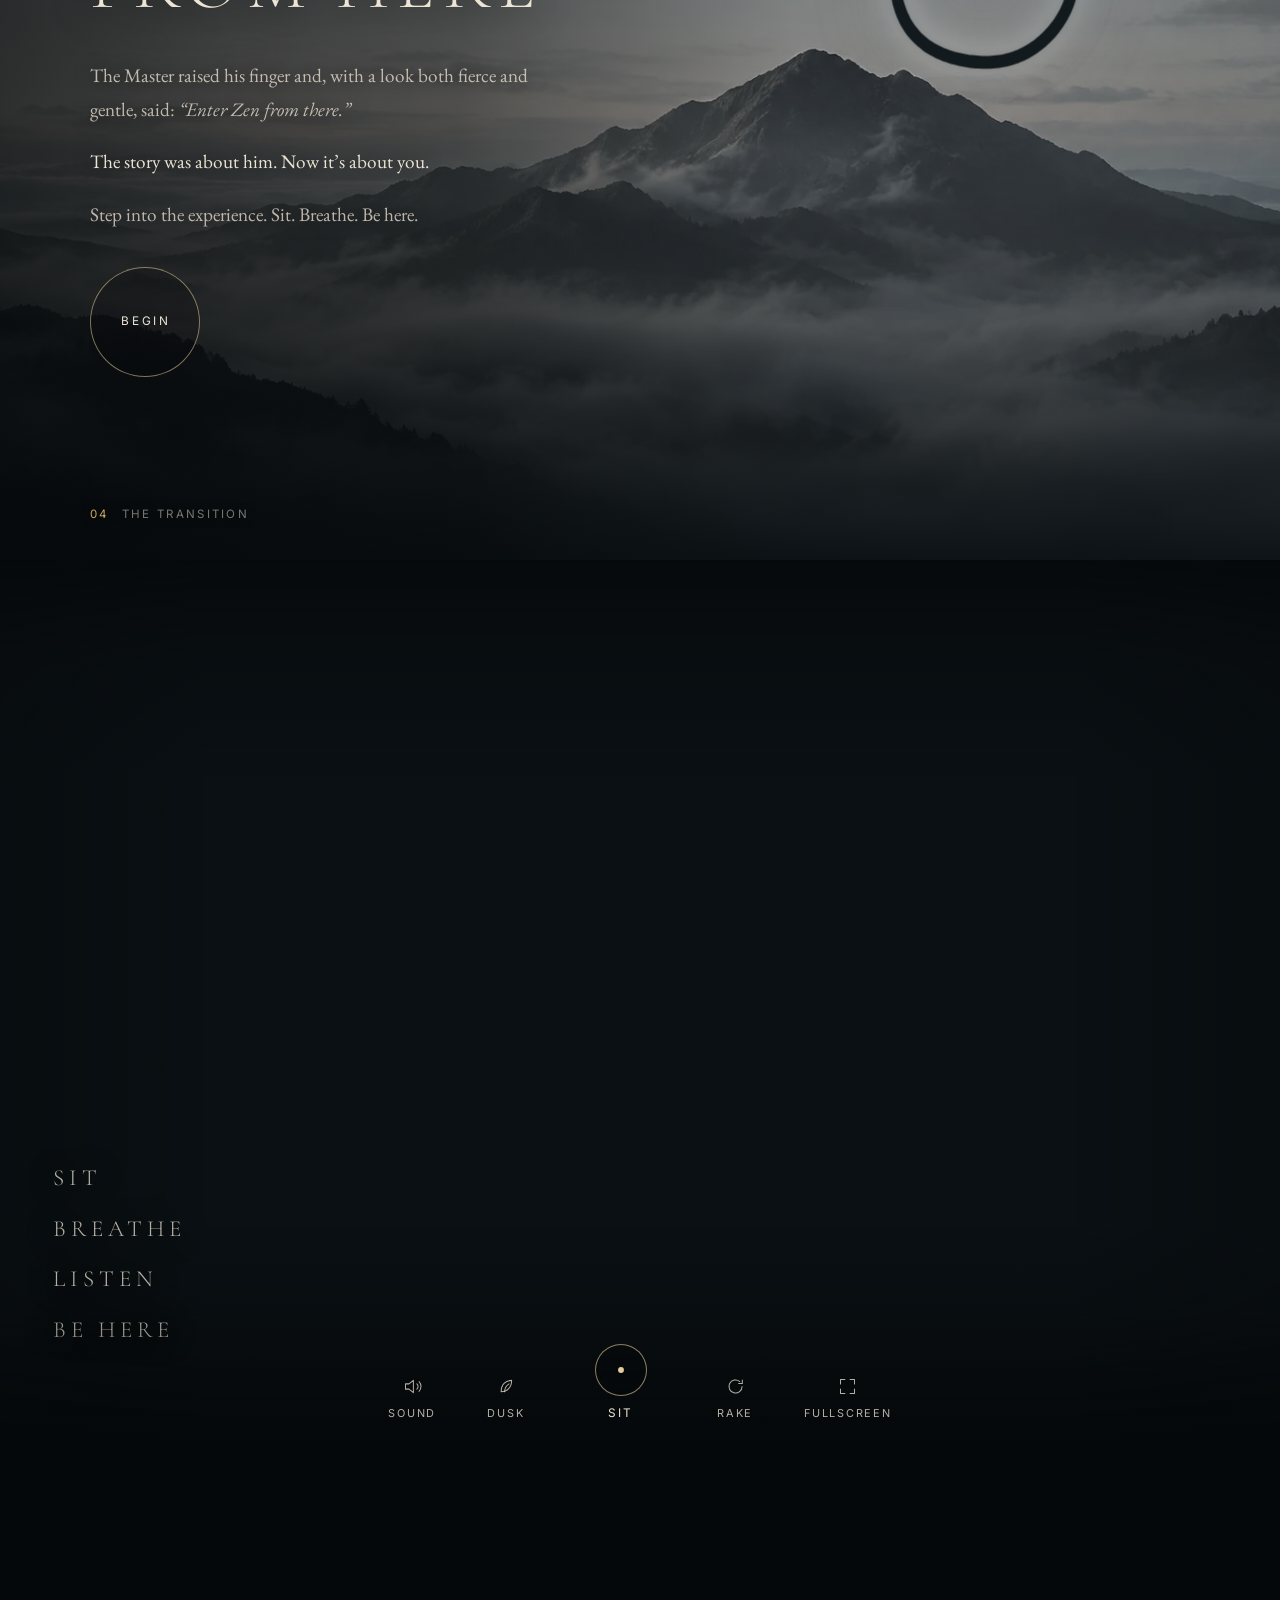
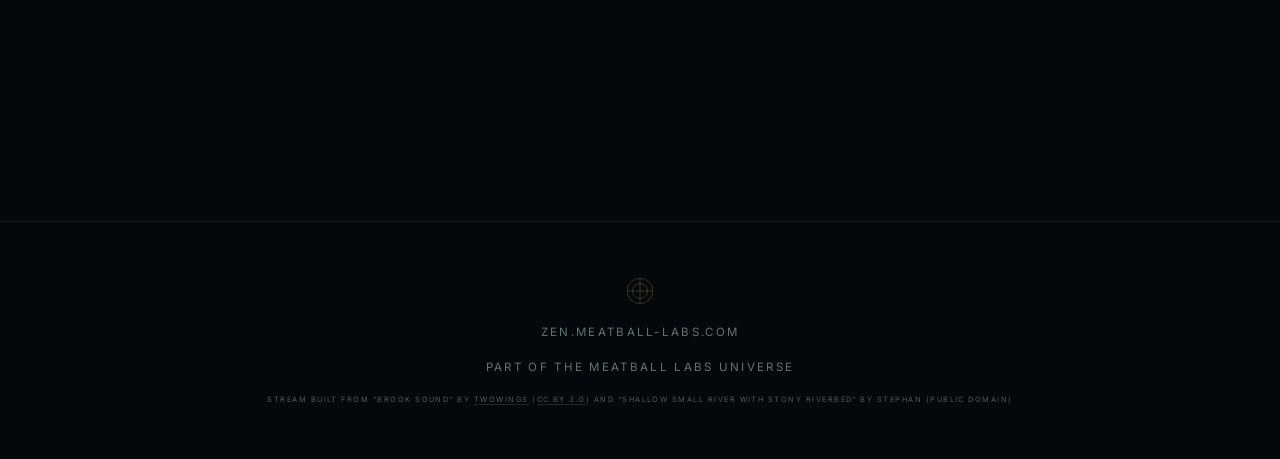
==== commit 9c407586: "Start the stream quieter and add a volume slider beside Listen The stream now starts at half its old" ====
--- a/index.html
+++ b/index.html
@@ -16,7 +16,7 @@
 <link rel="preconnect" href="https://fonts.googleapis.com">
 <link rel="preconnect" href="https://fonts.gstatic.com" crossorigin>
 <link rel="stylesheet" href="https://fonts.googleapis.com/css2?family=Cormorant+Garamond:wght@300;400&family=EB+Garamond:ital,wght@0,400;0,500;1,400&family=Inter:wght@300;400&display=swap">
-<link rel="stylesheet" href="assets/css/zen.css?v=51">
+<link rel="stylesheet" href="assets/css/zen.css?v=52">
 
 <!-- Without JS nothing would ever get .is-in and the page would render
      blank. The story is the point; it must survive no scripting. -->
@@ -73,13 +73,19 @@
 
     <p class="hero-creed reveal d2">A story. A question. A practice.<br>A quieter you.</p>
 
-    <button class="invitation reveal d3" type="button" aria-pressed="false">
-      <span class="orb">
-        <svg class="glyph" viewBox="0 0 12 14" aria-hidden="true"><path d="M0 0l12 7-12 7z"/></svg>
-        <span class="bars" aria-hidden="true"><i></i><i></i><i></i><i></i></span>
-      </span>
-      <span class="ui">Listen</span>
-    </button>
+    <div class="listen-row reveal d3">
+      <button class="invitation" type="button" aria-pressed="false">
+        <span class="orb">
+          <svg class="glyph" viewBox="0 0 12 14" aria-hidden="true"><path d="M0 0l12 7-12 7z"/></svg>
+          <span class="bars" aria-hidden="true"><i></i><i></i><i></i><i></i></span>
+        </span>
+        <span class="ui">Listen</span>
+      </button>
+      <label class="volume" aria-hidden="true">
+        <span class="vol-icon" aria-hidden="true"><svg viewBox="0 0 16 14"><path d="M1 5h3l4-3.5v11L4 9H1z"/><path class="wave" d="M11 4.2a4 4 0 0 1 0 5.6M13.2 2a7 7 0 0 1 0 10"/></svg></span>
+        <input type="range" min="0" max="100" step="1" value="50" aria-label="Volume" tabindex="-1">
+      </label>
+    </div>
   </div>
 
   <p class="act-mark ui"><span class="n">01</span><span class="t">The Threshold</span></p>
@@ -309,6 +315,6 @@
     and &ldquo;Shallow small river with stony riverbed&rdquo; by stephan (public domain)</p>
 </footer>
 
-<script type="module" src="assets/js/zen.js?v=51"></script>
+<script type="module" src="assets/js/zen.js?v=52"></script>
 </body>
 </html>
--- a/assets/css/zen.css
+++ b/assets/css/zen.css
@@ -371,6 +371,49 @@
 .invitation.is-playing .bars i:nth-child(3) { animation-delay: .36s; }
 .invitation.is-playing .bars i:nth-child(4) { animation-delay: .54s; }
 @keyframes listen { 0%, 100% { height: 4px; } 50% { height: 15px; } }
+
+/* the volume, which only appears once the stream is playing */
+.listen-row { display: flex; align-items: center; flex-wrap: wrap; justify-content: center; gap: 1rem 1.6rem; }
+.volume {
+  display: flex; align-items: center; gap: .7rem;
+  color: var(--gold-soft);
+  opacity: 0; visibility: hidden; transform: translateX(-8px);
+  transition: opacity .6s var(--ease), transform .6s var(--ease), visibility 0s linear .6s;
+}
+.volume.is-on {
+  opacity: 1; visibility: visible; transform: none;
+  transition: opacity .6s var(--ease), transform .6s var(--ease), visibility 0s;
+}
+.volume .vol-icon svg { width: 16px; height: 14px; display: block; }
+.volume .vol-icon path { fill: none; stroke: currentColor; stroke-width: 1.1; stroke-linejoin: round; stroke-linecap: round; }
+.volume .vol-icon path:first-child { fill: rgba(227, 205, 155, .25); }
+.volume input {
+  -webkit-appearance: none; appearance: none;
+  width: clamp(110px, 12vw, 150px); height: 22px; margin: 0;
+  background: transparent; cursor: pointer;
+  --fill: 50%;
+}
+.volume input::-webkit-slider-runnable-track {
+  height: 1px;
+  background: linear-gradient(90deg, var(--gold-soft) var(--fill), rgba(227, 205, 155, .25) var(--fill));
+}
+.volume input::-moz-range-track { height: 1px; background: rgba(227, 205, 155, .25); }
+.volume input::-moz-range-progress { height: 1px; background: var(--gold-soft); }
+.volume input::-webkit-slider-thumb {
+  -webkit-appearance: none; appearance: none;
+  width: 11px; height: 11px; margin-top: -5px; border-radius: 50%;
+  background: var(--gold-soft); border: 0;
+  box-shadow: 0 0 0 4px rgba(201, 169, 97, .14);
+  transition: box-shadow .3s var(--ease);
+}
+.volume input::-moz-range-thumb {
+  width: 11px; height: 11px; border-radius: 50%;
+  background: var(--gold-soft); border: 0;
+  box-shadow: 0 0 0 4px rgba(201, 169, 97, .14);
+}
+.volume input:hover::-webkit-slider-thumb,
+.volume input:focus-visible::-webkit-slider-thumb { box-shadow: 0 0 0 6px rgba(201, 169, 97, .26); }
+.volume input:focus-visible { outline: none; }
 
 .scroll-cue {
   position: absolute; z-index: 3;
@@ -1179,7 +1222,8 @@
     column-gap: 4rem; row-gap: clamp(1.6rem, 3.6vh, 2.4rem);
     justify-items: start;
   }
-  .hero-title, .hero-creed, .invitation { grid-column: 1; }
+  .hero-title, .hero-creed, .invitation, .listen-row { grid-column: 1; }
+  .listen-row { justify-content: flex-start; }
   .hero-title { text-indent: 0; }
   .halo {
     grid-column: 2; grid-row: 1 / span 3;
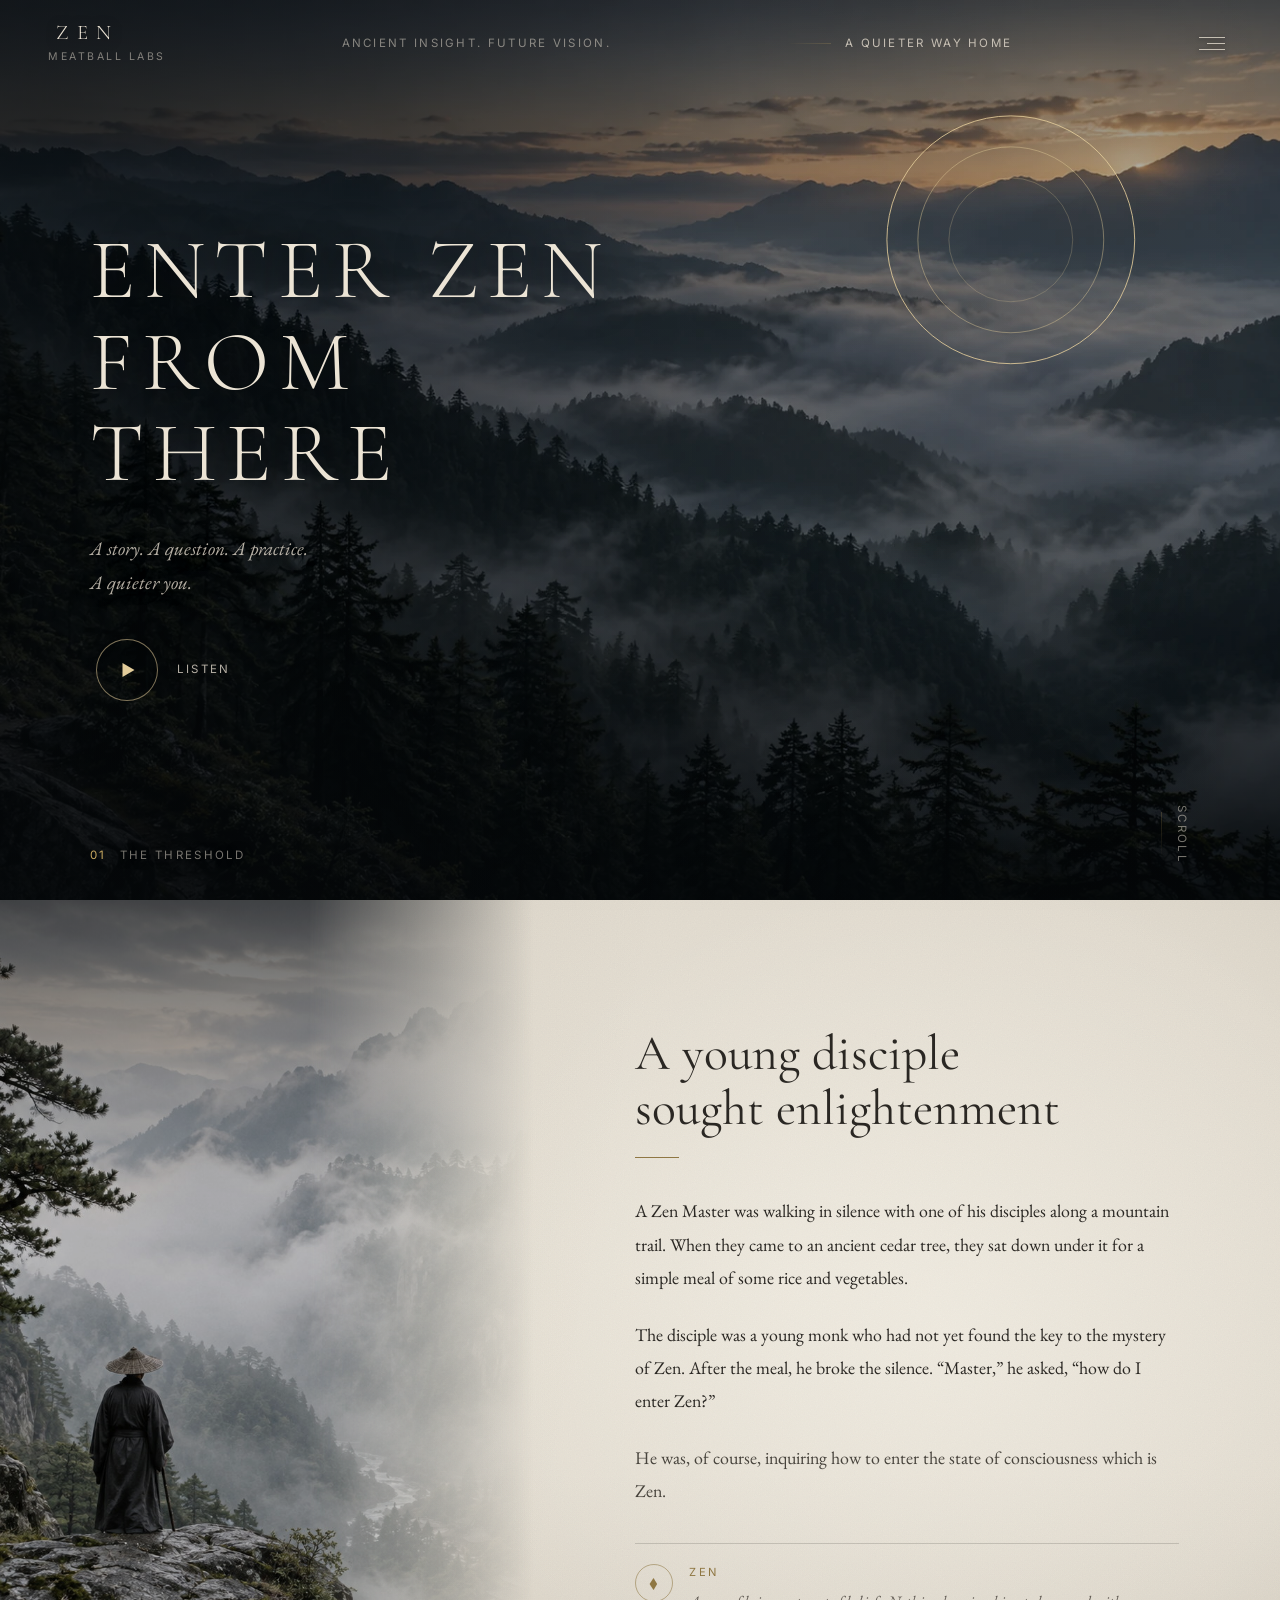
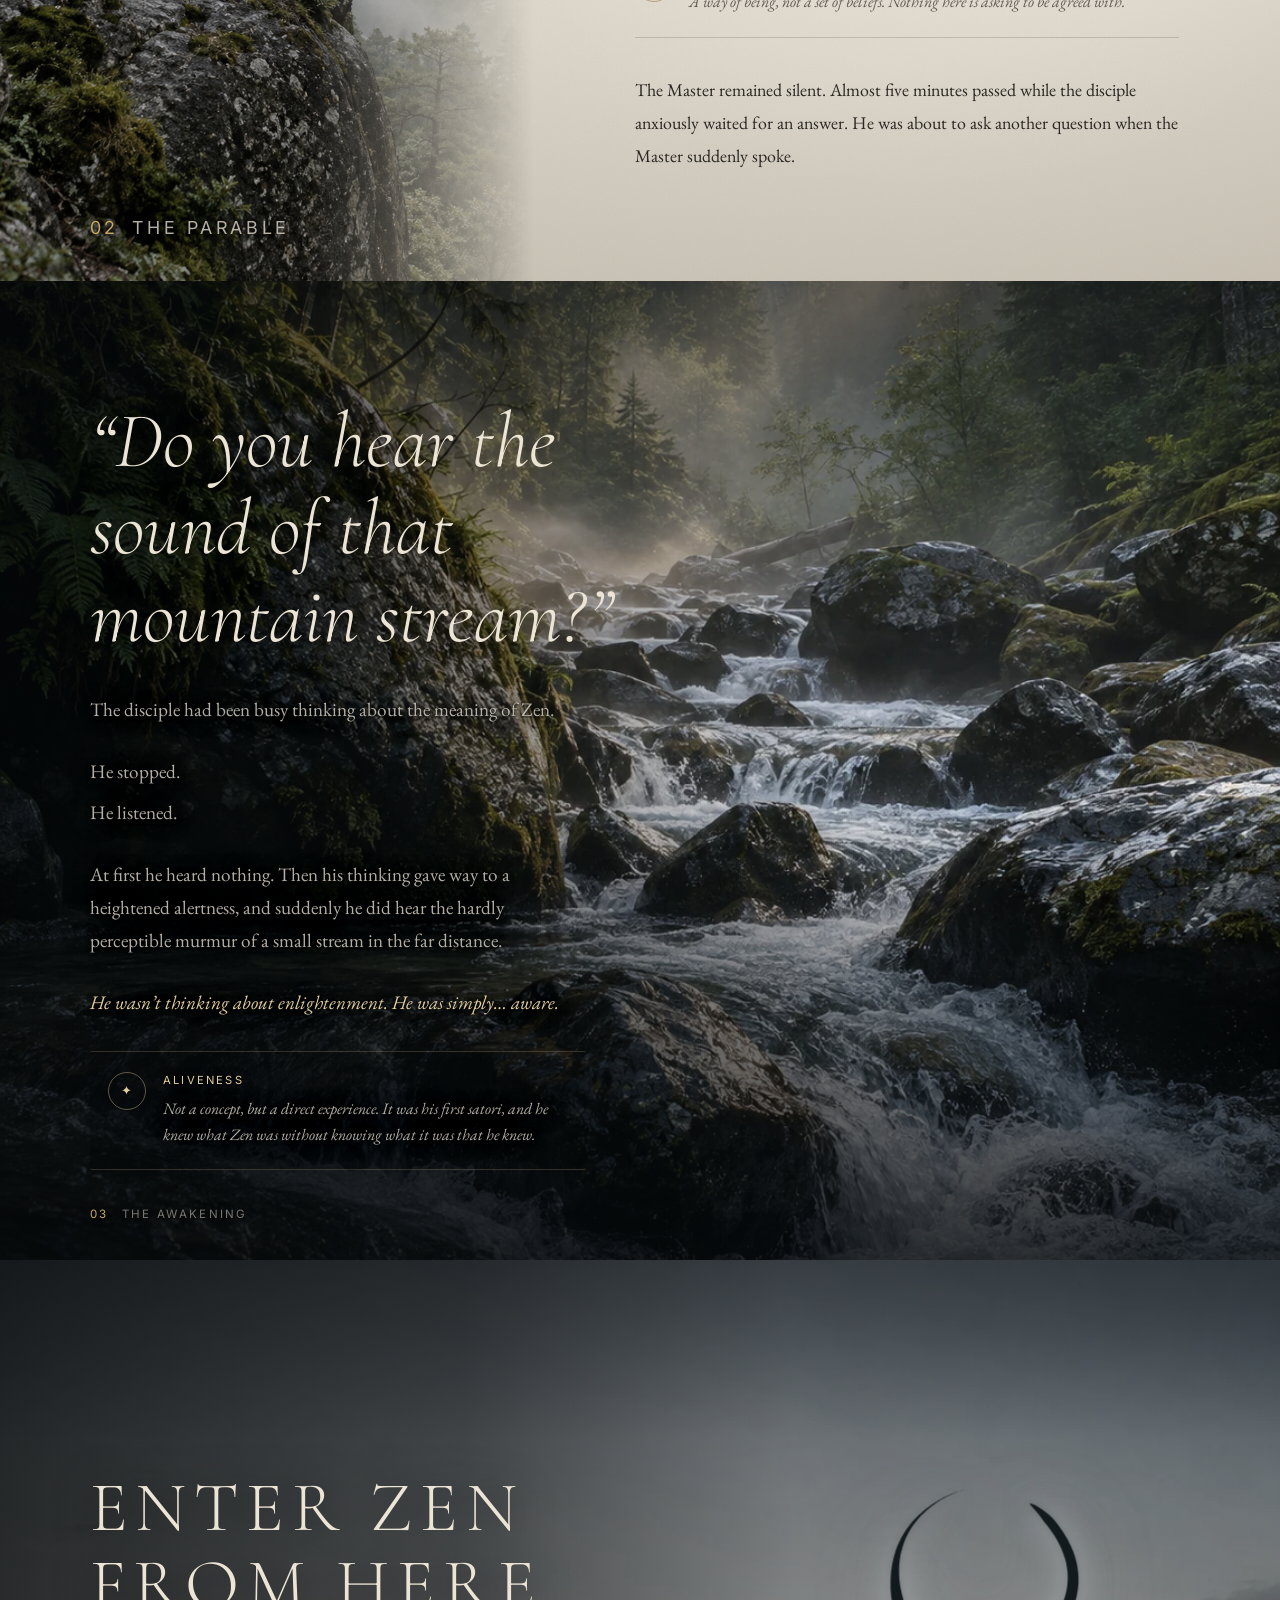
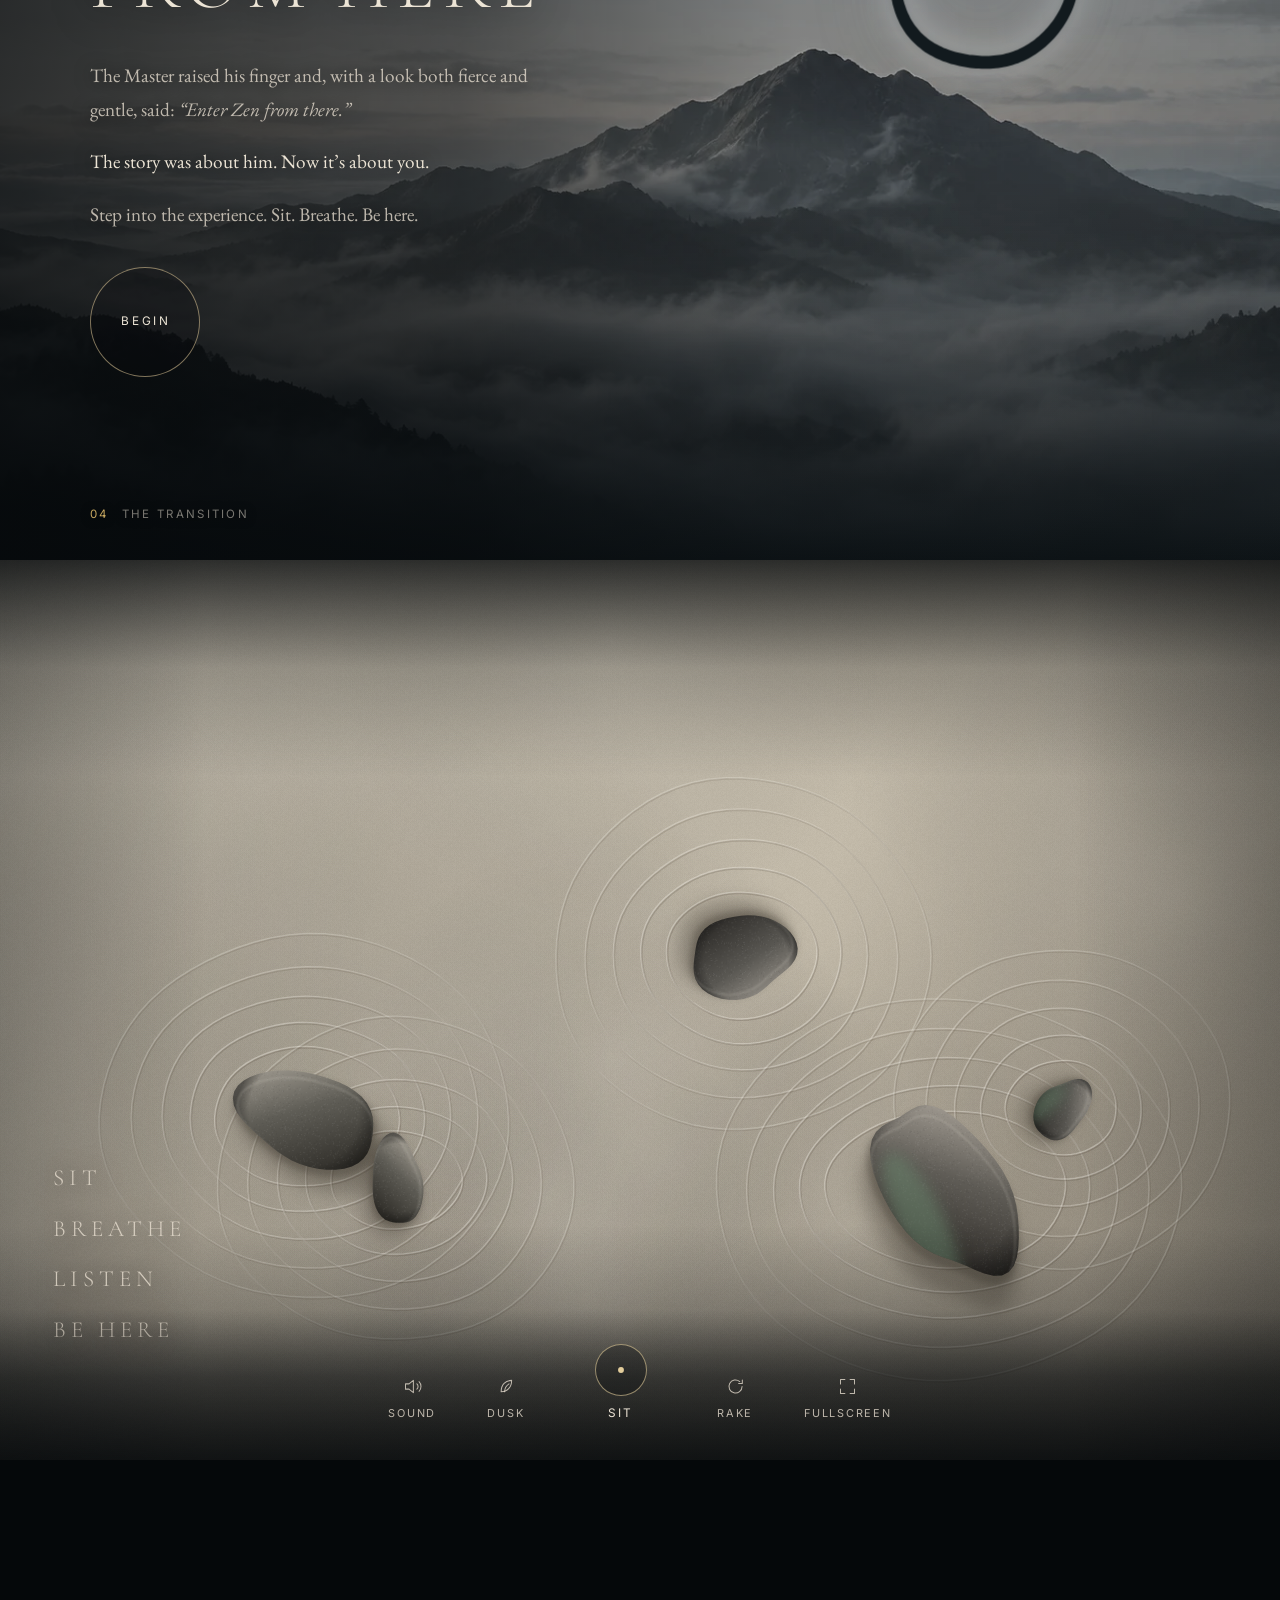
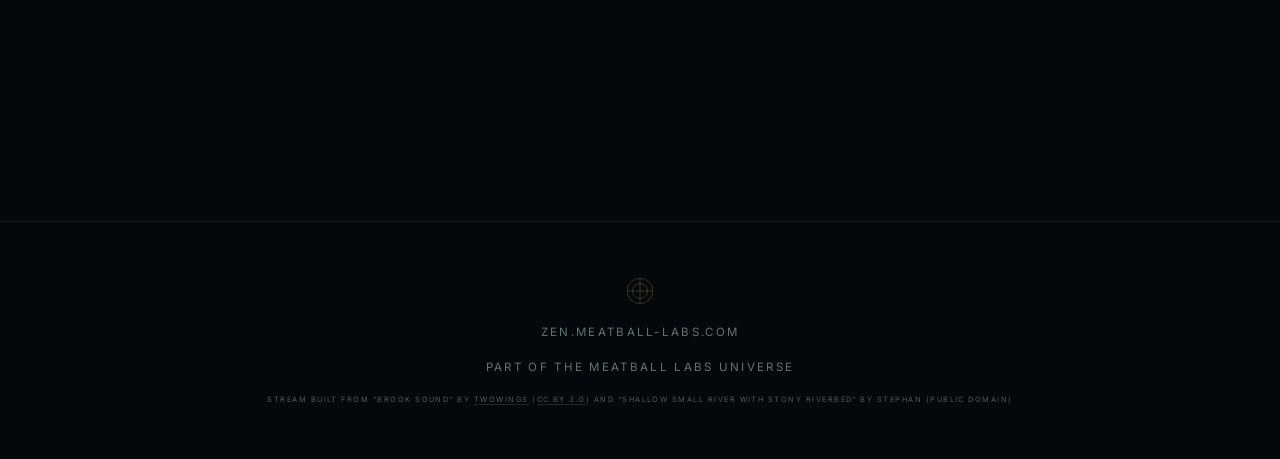
==== commit 9ae609fd: "Start the stream and Kill the Noise quieter Stream slider defaults to 35% (was 50%); the episode's v" ====
--- a/index.html
+++ b/index.html
@@ -16,7 +16,7 @@
 <link rel="preconnect" href="https://fonts.googleapis.com">
 <link rel="preconnect" href="https://fonts.gstatic.com" crossorigin>
 <link rel="stylesheet" href="https://fonts.googleapis.com/css2?family=Cormorant+Garamond:wght@300;400&family=EB+Garamond:ital,wght@0,400;0,500;1,400&family=Inter:wght@300;400&display=swap">
-<link rel="stylesheet" href="assets/css/zen.css?v=52">
+<link rel="stylesheet" href="assets/css/zen.css?v=53">
 
 <!-- Without JS nothing would ever get .is-in and the page would render
      blank. The story is the point; it must survive no scripting. -->
@@ -83,7 +83,7 @@
       </button>
       <label class="volume" aria-hidden="true">
         <span class="vol-icon" aria-hidden="true"><svg viewBox="0 0 16 14"><path d="M1 5h3l4-3.5v11L4 9H1z"/><path class="wave" d="M11 4.2a4 4 0 0 1 0 5.6M13.2 2a7 7 0 0 1 0 10"/></svg></span>
-        <input type="range" min="0" max="100" step="1" value="50" aria-label="Volume" tabindex="-1">
+        <input type="range" min="0" max="100" step="1" value="35" aria-label="Volume" tabindex="-1">
       </label>
     </div>
   </div>
@@ -217,7 +217,7 @@
         </button>
         <label class="voice">
           <span class="sr">Voice volume</span>
-          <input type="range" min="0" max="1" step="0.05" value="0.9">
+          <input type="range" min="0" max="1" step="0.05" value="0.6">
         </label>
       </div>
       <p class="note ui" aria-live="polite"></p>
@@ -315,6 +315,6 @@
     and &ldquo;Shallow small river with stony riverbed&rdquo; by stephan (public domain)</p>
 </footer>
 
-<script type="module" src="assets/js/zen.js?v=52"></script>
+<script type="module" src="assets/js/zen.js?v=53"></script>
 </body>
 </html>
--- a/assets/css/zen.css
+++ b/assets/css/zen.css
@@ -391,7 +391,7 @@
   -webkit-appearance: none; appearance: none;
   width: clamp(110px, 12vw, 150px); height: 22px; margin: 0;
   background: transparent; cursor: pointer;
-  --fill: 50%;
+  --fill: 35%;
 }
 .volume input::-webkit-slider-runnable-track {
   height: 1px;
